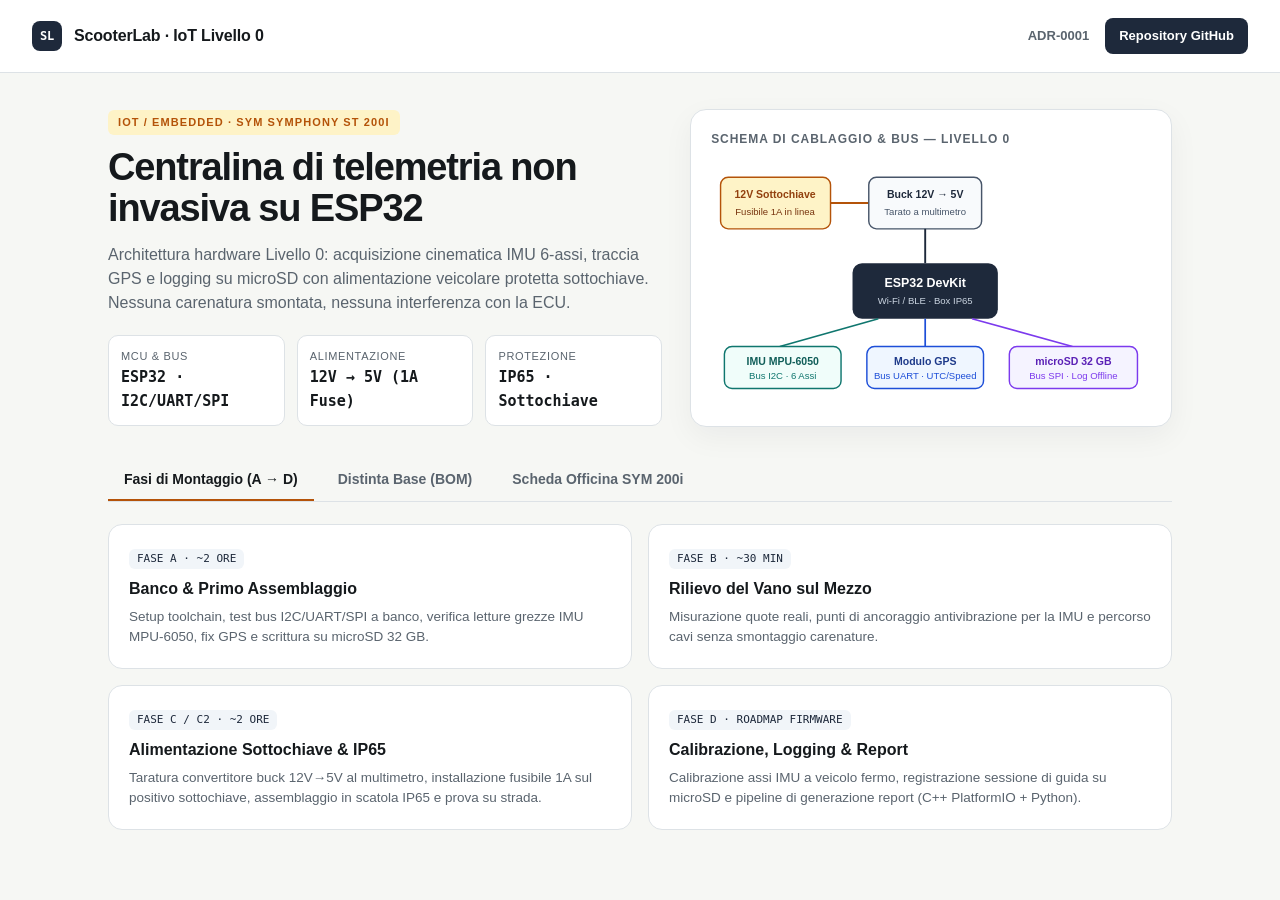
==== index.html @ af39a3db "chore: publish interactive GitHub Pages preview" ====
<!doctype html>
<html lang="it">
<head>
  <meta charset="utf-8">
  <meta name="viewport" content="width=device-width, initial-scale=1">
  <title>ScooterLab — Telemetria IoT ESP32 (SYM Symphony ST 200i)</title>
  <meta name="description" content="Progetto IoT & hardware design non invasivo Livello 0: ESP32 DevKit, IMU MPU-6050 (I2C), GPS (UART), microSD (SPI) e alimentazione 12V->5V sottochiave.">
  <meta property="og:title" content="ScooterLab — Telemetria IoT ESP32">
  <meta property="og:description" content="Architettura hardware, cablaggio IP65, BOM e scheda tecnica verificata per SYM Symphony ST 200i.">
  <meta property="og:image" content="https://raw.githubusercontent.com/Noobucodonosor/scooterlab/main/docs/preview/social-preview.png">
  <meta name="twitter:card" content="summary_large_image">
  <style>
    :root {
      --bg: #f6f7f4;
      --paper: #ffffff;
      --ink: #15191c;
      --muted: #5a646e;
      --line: #dde2e6;
      --accent: #b45309;
      --accent-soft: #fef3c7;
      --slate: #1e293b;
    }
    * { box-sizing: border-box; margin: 0; padding: 0; }
    body {
      font-family: -apple-system, BlinkMacSystemFont, "SF Pro Text", "Segoe UI", Roboto, sans-serif;
      background: var(--bg);
      color: var(--ink);
      line-height: 1.5;
    }
    header {
      background: var(--paper);
      border-bottom: 1px solid var(--line);
      padding: 18px 32px;
      display: flex;
      justify-content: space-between;
      align-items: center;
      position: sticky; top: 0; z-index: 10;
    }
    .brand { display: flex; align-items: center; gap: 12px; font-weight: 800; font-size: 16px; letter-spacing: -0.01em; }
    .brand-mark {
      width: 30px; height: 30px; border-radius: 8px;
      background: var(--slate); color: #fff;
      display: grid; place-items: center; font-family: ui-monospace, monospace; font-size: 12px;
    }
    .hdr-links { display: flex; gap: 16px; align-items: center; font-size: 13px; }
    .hdr-links a { color: var(--muted); text-decoration: none; font-weight: 600; }
    .hdr-links a.btn { background: var(--slate); color: #fff; padding: 8px 14px; border-radius: 8px; }
    main { max-width: 1120px; margin: 0 auto; padding: 36px 28px 64px; }
    .hero {
      display: grid; grid-template-columns: 1.15fr 1fr; gap: 28px; align-items: center;
      margin-bottom: 32px;
    }
    .eyebrow {
      display: inline-block; font-size: 11px; font-weight: 700; letter-spacing: 0.1em;
      text-transform: uppercase; color: var(--accent); background: var(--accent-soft);
      padding: 4px 10px; border-radius: 6px; margin-bottom: 12px;
    }
    h1 { font-size: 38px; line-height: 1.08; letter-spacing: -0.03em; margin-bottom: 14px; }
    .lead { font-size: 16px; color: var(--muted); margin-bottom: 20px; }
    .specs-bar { display: grid; grid-template-columns: repeat(3, 1fr); gap: 12px; }
    .spec-pill {
      background: var(--paper); border: 1px solid var(--line); border-radius: 10px; padding: 12px;
    }
    .spec-pill small { display: block; font-size: 11px; color: var(--muted); text-transform: uppercase; letter-spacing: 0.06em; }
    .spec-pill strong { font-size: 15px; font-family: ui-monospace, monospace; }
    .diagram-card {
      background: var(--paper); border: 1px solid var(--line); border-radius: 16px; padding: 20px;
      box-shadow: 0 10px 30px rgba(15, 23, 42, 0.05);
    }
    .diagram-card h3 { font-size: 12px; text-transform: uppercase; letter-spacing: 0.08em; color: var(--muted); margin-bottom: 12px; }
    .tabs {
      display: flex; gap: 8px; border-bottom: 1px solid var(--line); margin-bottom: 22px; overflow-x: auto;
    }
    .tabs button {
      background: transparent; border: 0; border-bottom: 2px solid transparent;
      padding: 12px 16px; font-size: 14px; font-weight: 600; color: var(--muted); cursor: pointer;
      white-space: nowrap;
    }
    .tabs button.active { color: var(--ink); border-bottom-color: var(--accent); }
    .grid-cards { display: grid; grid-template-columns: repeat(2, 1fr); gap: 16px; }
    .card {
      background: var(--paper); border: 1px solid var(--line); border-radius: 14px; padding: 20px;
    }
    .card h4 { font-size: 16px; margin-bottom: 6px; }
    .card p { font-size: 13.5px; color: var(--muted); }
    .tag {
      display: inline-block; font-family: ui-monospace, monospace; font-size: 11px;
      background: #f1f5f9; color: var(--slate); padding: 2px 8px; border-radius: 6px; margin-bottom: 8px;
    }
    table { width: 100%; border-collapse: collapse; background: var(--paper); border: 1px solid var(--line); border-radius: 12px; overflow: hidden; font-size: 13.5px; }
    th, td { text-align: left; padding: 12px 14px; border-bottom: 1px solid var(--line); }
    th { background: #f8fafc; font-size: 11px; text-transform: uppercase; letter-spacing: 0.07em; color: var(--muted); }
    .mono { font-family: ui-monospace, monospace; font-size: 12.5px; }
    @media (max-width: 860px) {
      header { padding: 14px 16px; }
      main { padding: 22px 16px 48px; }
      .hero, .grid-cards, .specs-bar { grid-template-columns: 1fr; }
      h1 { font-size: 28px; }
    }
  </style>
</head>
<body>
  <header>
    <div class="brand"><span class="brand-mark">SL</span>ScooterLab · IoT Livello 0</div>
    <div class="hdr-links">
      <a href="https://github.com/Noobucodonosor/scooterlab/blob/main/docs/adr/0001-architettura-telemetria-iot-esp32.md" target="_blank" rel="noopener">ADR-0001</a>
      <a class="btn" href="https://github.com/Noobucodonosor/scooterlab" target="_blank" rel="noopener">Repository GitHub</a>
    </div>
  </header>

  <main>
    <section class="hero">
      <div>
        <span class="eyebrow">IoT / Embedded · SYM Symphony ST 200i</span>
        <h1>Centralina di telemetria non invasiva su ESP32</h1>
        <p class="lead">
          Architettura hardware Livello 0: acquisizione cinematica IMU 6-assi, traccia GPS e logging su microSD
          con alimentazione veicolare protetta sottochiave. Nessuna carenatura smontata, nessuna interferenza con la ECU.
        </p>
        <div class="specs-bar">
          <div class="spec-pill"><small>MCU &amp; Bus</small><strong>ESP32 · I2C/UART/SPI</strong></div>
          <div class="spec-pill"><small>Alimentazione</small><strong>12V → 5V (1A Fuse)</strong></div>
          <div class="spec-pill"><small>Protezione</small><strong>IP65 · Sottochiave</strong></div>
        </div>
      </div>

      <div class="diagram-card">
        <h3>Schema di Cablaggio &amp; Bus — Livello 0</h3>
        <svg viewBox="0 0 460 250" width="100%" aria-label="Schema hardware ScooterLab">
          <rect x="10" y="18" width="115" height="54" rx="8" fill="#fef3c7" stroke="#b45309" stroke-width="1.5"/>
          <text x="67" y="40" text-anchor="middle" font-size="11" font-weight="700" fill="#92400e">12V Sottochiave</text>
          <text x="67" y="57" text-anchor="middle" font-size="10" fill="#78350f">Fusibile 1A in linea</text>

          <line x1="125" y1="45" x2="165" y2="45" stroke="#b45309" stroke-width="2"/>
          <rect x="165" y="18" width="118" height="54" rx="8" fill="#f8fafc" stroke="#475569" stroke-width="1.5"/>
          <text x="224" y="40" text-anchor="middle" font-size="11" font-weight="700" fill="#1e293b">Buck 12V → 5V</text>
          <text x="224" y="57" text-anchor="middle" font-size="10" fill="#475569">Tarato a multimetro</text>

          <line x1="224" y1="72" x2="224" y2="108" stroke="#1e293b" stroke-width="2"/>
          <rect x="148" y="108" width="152" height="58" rx="10" fill="#1e293b"/>
          <text x="224" y="133" text-anchor="middle" font-size="13" font-weight="800" fill="#ffffff">ESP32 DevKit</text>
          <text x="224" y="151" text-anchor="middle" font-size="10" fill="#cbd5e1">Wi-Fi / BLE · Box IP65</text>

          <line x1="175" y1="166" x2="72" y2="195" stroke="#0f766e" stroke-width="1.8"/>
          <line x1="224" y1="166" x2="224" y2="195" stroke="#1d4ed8" stroke-width="1.8"/>
          <line x1="273" y1="166" x2="378" y2="195" stroke="#7c3aed" stroke-width="1.8"/>

          <rect x="14" y="195" width="122" height="44" rx="8" fill="#f0fdfa" stroke="#0f766e" stroke-width="1.5"/>
          <text x="75" y="214" text-anchor="middle" font-size="11" font-weight="700" fill="#115e59">IMU MPU-6050</text>
          <text x="75" y="229" text-anchor="middle" font-size="10" fill="#0f766e">Bus I2C · 6 Assi</text>

          <rect x="163" y="195" width="122" height="44" rx="8" fill="#eff6ff" stroke="#1d4ed8" stroke-width="1.5"/>
          <text x="224" y="214" text-anchor="middle" font-size="11" font-weight="700" fill="#1e3a8a">Modulo GPS</text>
          <text x="224" y="229" text-anchor="middle" font-size="10" fill="#1d4ed8">Bus UART · UTC/Speed</text>

          <rect x="312" y="195" width="134" height="44" rx="8" fill="#f5f3ff" stroke="#7c3aed" stroke-width="1.5"/>
          <text x="379" y="214" text-anchor="middle" font-size="11" font-weight="700" fill="#5b21b6">microSD 32 GB</text>
          <text x="379" y="229" text-anchor="middle" font-size="10" fill="#7c3aed">Bus SPI · Log Offline</text>
        </svg>
      </div>
    </section>

    <div class="tabs" id="tabs">
      <button class="active" data-tab="phases" type="button">Fasi di Montaggio (A → D)</button>
      <button data-tab="bom" type="button">Distinta Base (BOM)</button>
      <button data-tab="specs" type="button">Scheda Officina SYM 200i</button>
    </div>

    <div id="tab-root"></div>
  </main>

  <script>
    const views = {
      phases: `
        <div class="grid-cards">
          <div class="card"><span class="tag">FASE A · ~2 ORE</span><h4>Banco &amp; Primo Assemblaggio</h4><p>Setup toolchain, test bus I2C/UART/SPI a banco, verifica letture grezze IMU MPU-6050, fix GPS e scrittura su microSD 32 GB.</p></div>
          <div class="card"><span class="tag">FASE B · ~30 MIN</span><h4>Rilievo del Vano sul Mezzo</h4><p>Misurazione quote reali, punti di ancoraggio antivibrazione per la IMU e percorso cavi senza smontaggio carenature.</p></div>
          <div class="card"><span class="tag">FASE C / C2 · ~2 ORE</span><h4>Alimentazione Sottochiave &amp; IP65</h4><p>Taratura convertitore buck 12V→5V al multimetro, installazione fusibile 1A sul positivo sottochiave, assemblaggio in scatola IP65 e prova su strada.</p></div>
          <div class="card"><span class="tag">FASE D · ROADMAP FIRMWARE</span><h4>Calibrazione, Logging &amp; Report</h4><p>Calibrazione assi IMU a veicolo fermo, registrazione sessione di guida su microSD e pipeline di generazione report (C++ PlatformIO + Python).</p></div>
        </div>`,
      bom: `
        <table>
          <thead><tr><th>Componente</th><th>Interfaccia / Specifica</th><th>Ruolo nel Sistema</th></tr></thead>
          <tbody>
            <tr><td><strong>ESP32 DevKit</strong></td><td class="mono">Wi-Fi / BLE · 3.3V logic</td><td>Microcontrollore principale e acquisizione sensori</td></tr>
            <tr><td><strong>IMU MPU-6050</strong></td><td class="mono">I2C (SDA / SCL)</td><td>Accelerometro + giroscopio 6 assi (piega, frenata, fondo)</td></tr>
            <tr><td><strong>Modulo GPS</strong></td><td class="mono">UART (TX / RX)</td><td>Traccia GPS, velocità reale e clock UTC</td></tr>
            <tr><td><strong>Lettore microSD + 32 GB</strong></td><td class="mono">SPI</td><td>Logging telemetrico continuo resistente a cadute rete</td></tr>
            <tr><td><strong>Convertitore Buck DC-DC</strong></td><td class="mono">12V–14.4V → 5.0V</td><td>Regolazione pulita da impianto elettrico scooter</td></tr>
            <tr><td><strong>Fusibile 1 A + Box IP65</strong></td><td class="mono">Positivo sottochiave</td><td>Protezione cortocircuiti, zero drain a quadro spento, tenuta acqua</td></tr>
          </tbody>
        </table>`,
      specs: `
        <table>
          <thead><tr><th>Parametro Verificato (SYM Symphony ST 200i ABS 2019)</th><th>Valore</th><th>Fonte</th></tr></thead>
          <tbody>
            <tr><td>Motore / Cilindrata</td><td class="mono">169 cc, monocilindrico 4T aria</td><td class="mono">[TUO]</td></tr>
            <tr><td>Alesaggio × Corsa / Rapporto compressione</td><td class="mono">61,0 × 57,8 mm · 10,16 ± 0,2 : 1</td><td class="mono">[XB20] / [TUO]</td></tr>
            <tr><td>Potenza / Coppia massima</td><td class="mono">8,8 kW @ 8.000 rpm · 12,2 Nm @ 6.000 rpm</td><td class="mono">[TUO]</td></tr>
            <tr><td>Banda RPM target CVT / Minimo</td><td class="mono">7.600–8.100 rpm · 1.800 ± 100 rpm</td><td class="mono">[TUO]</td></tr>
            <tr><td>Gioco valvole IN / EX (motore freddo &lt; 35 °C)</td><td class="mono">0,12 ± 0,02 mm</td><td class="mono">[TUO]</td></tr>
          </tbody>
        </table>`
    };

    let current = "phases";
    function render() { document.getElementById("tab-root").innerHTML = views[current]; }
    document.getElementById("tabs").querySelectorAll("button").forEach(btn => {
      btn.onclick = () => {
        current = btn.dataset.tab;
        document.querySelectorAll("#tabs button").forEach(b => b.classList.toggle("active", b === btn));
        render();
      };
    });
    render();
  </script>
</body>
</html>
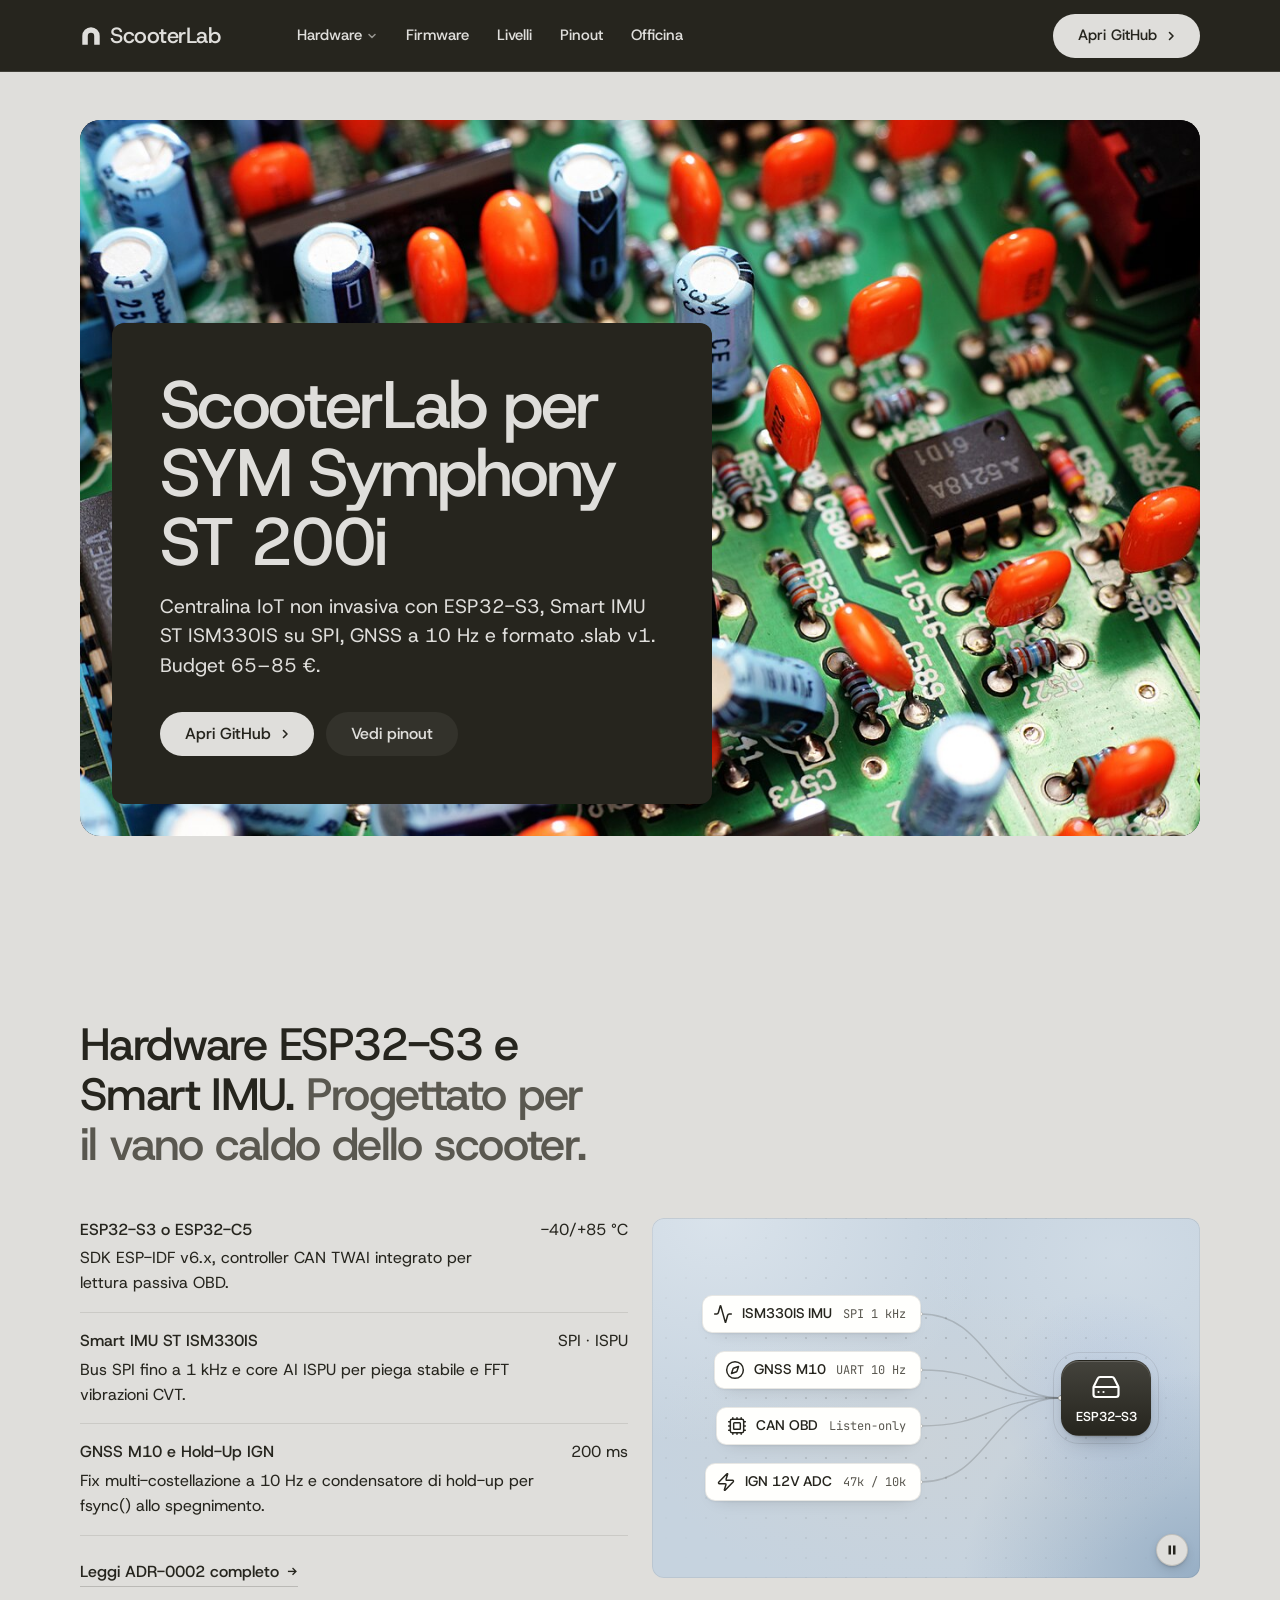
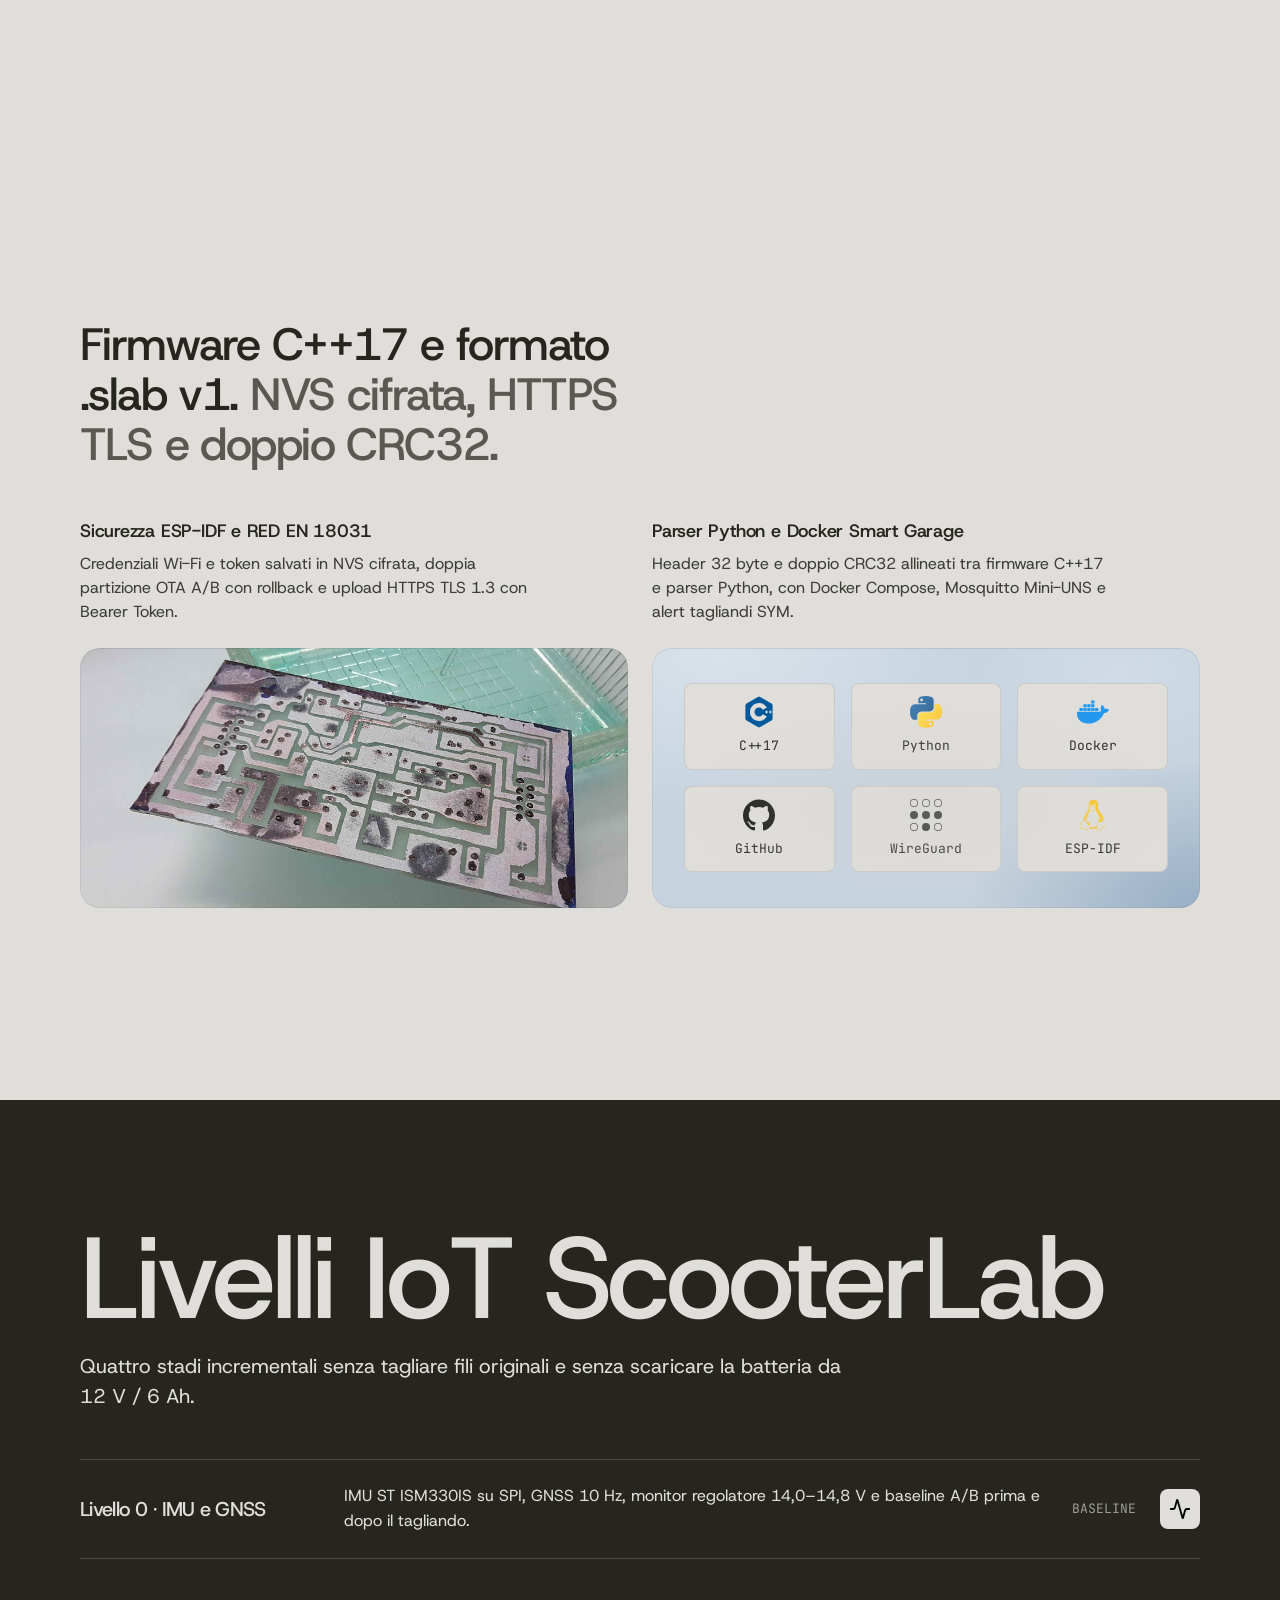
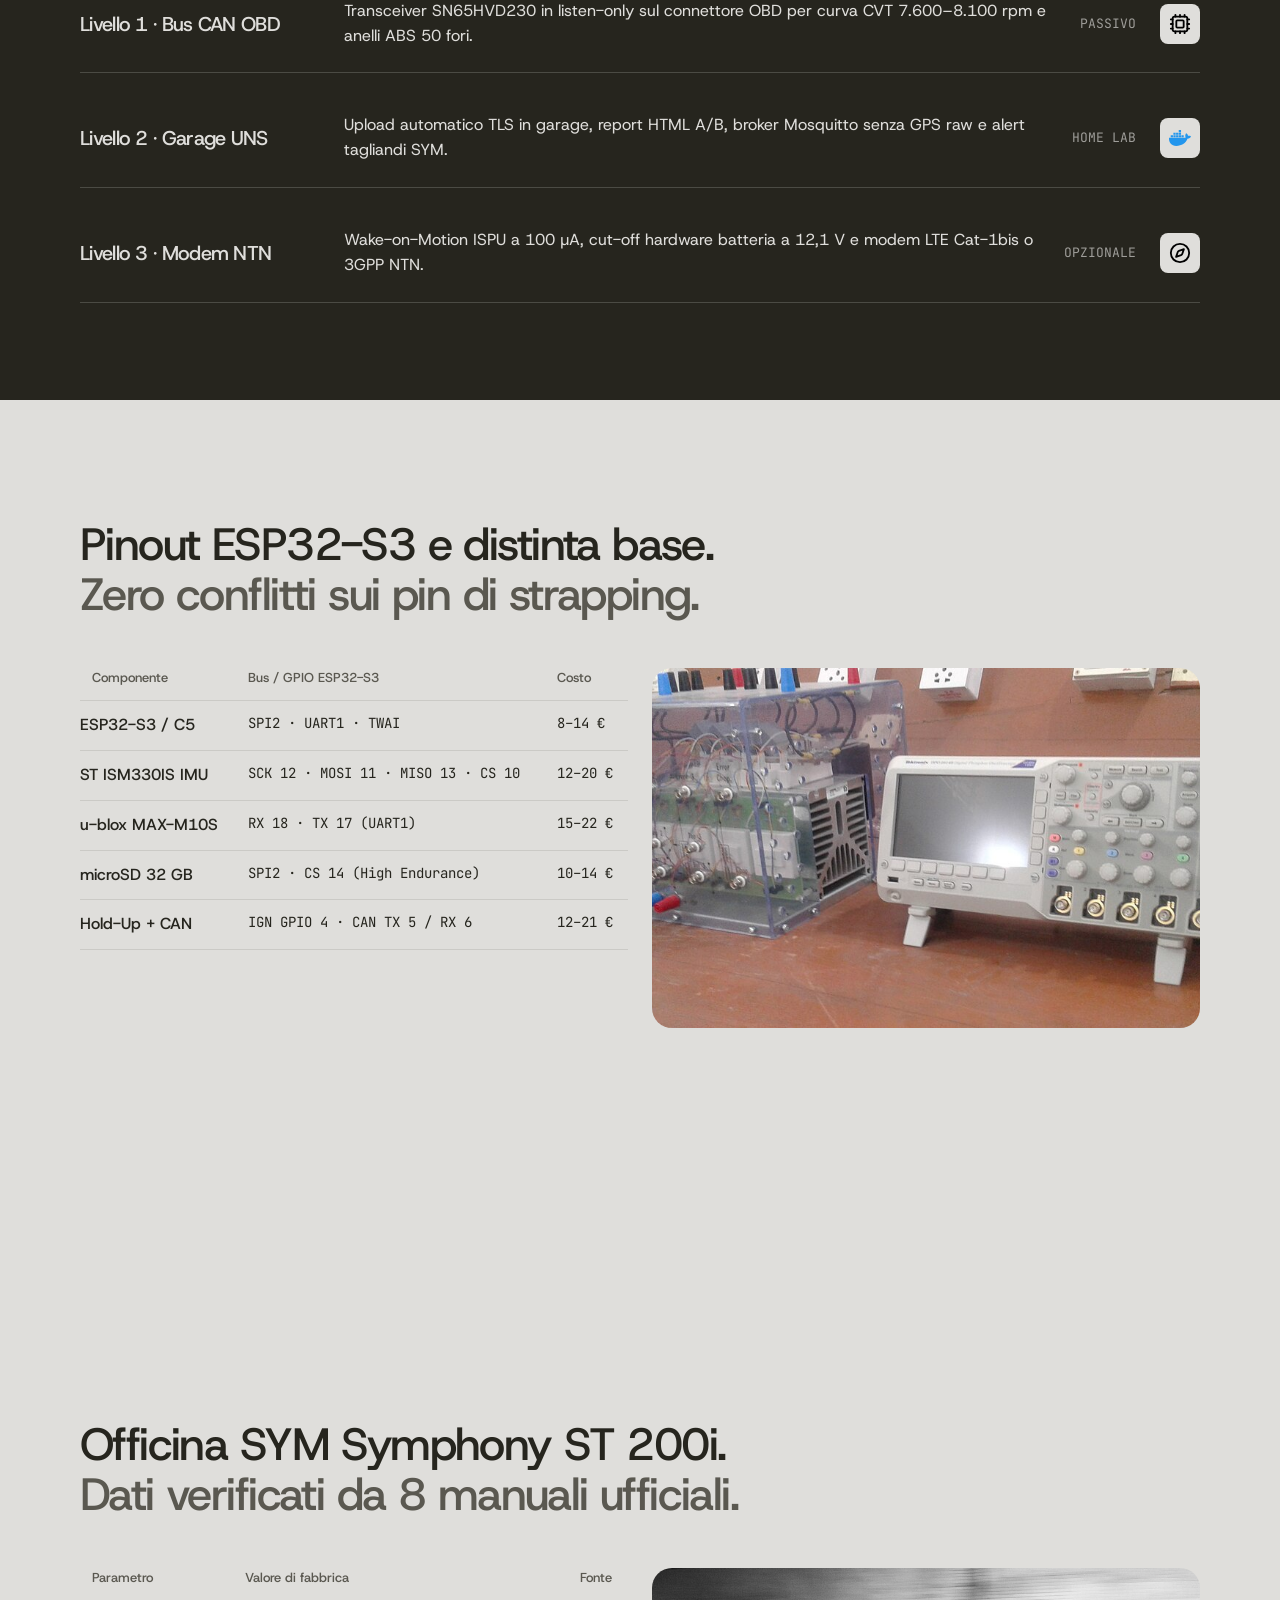
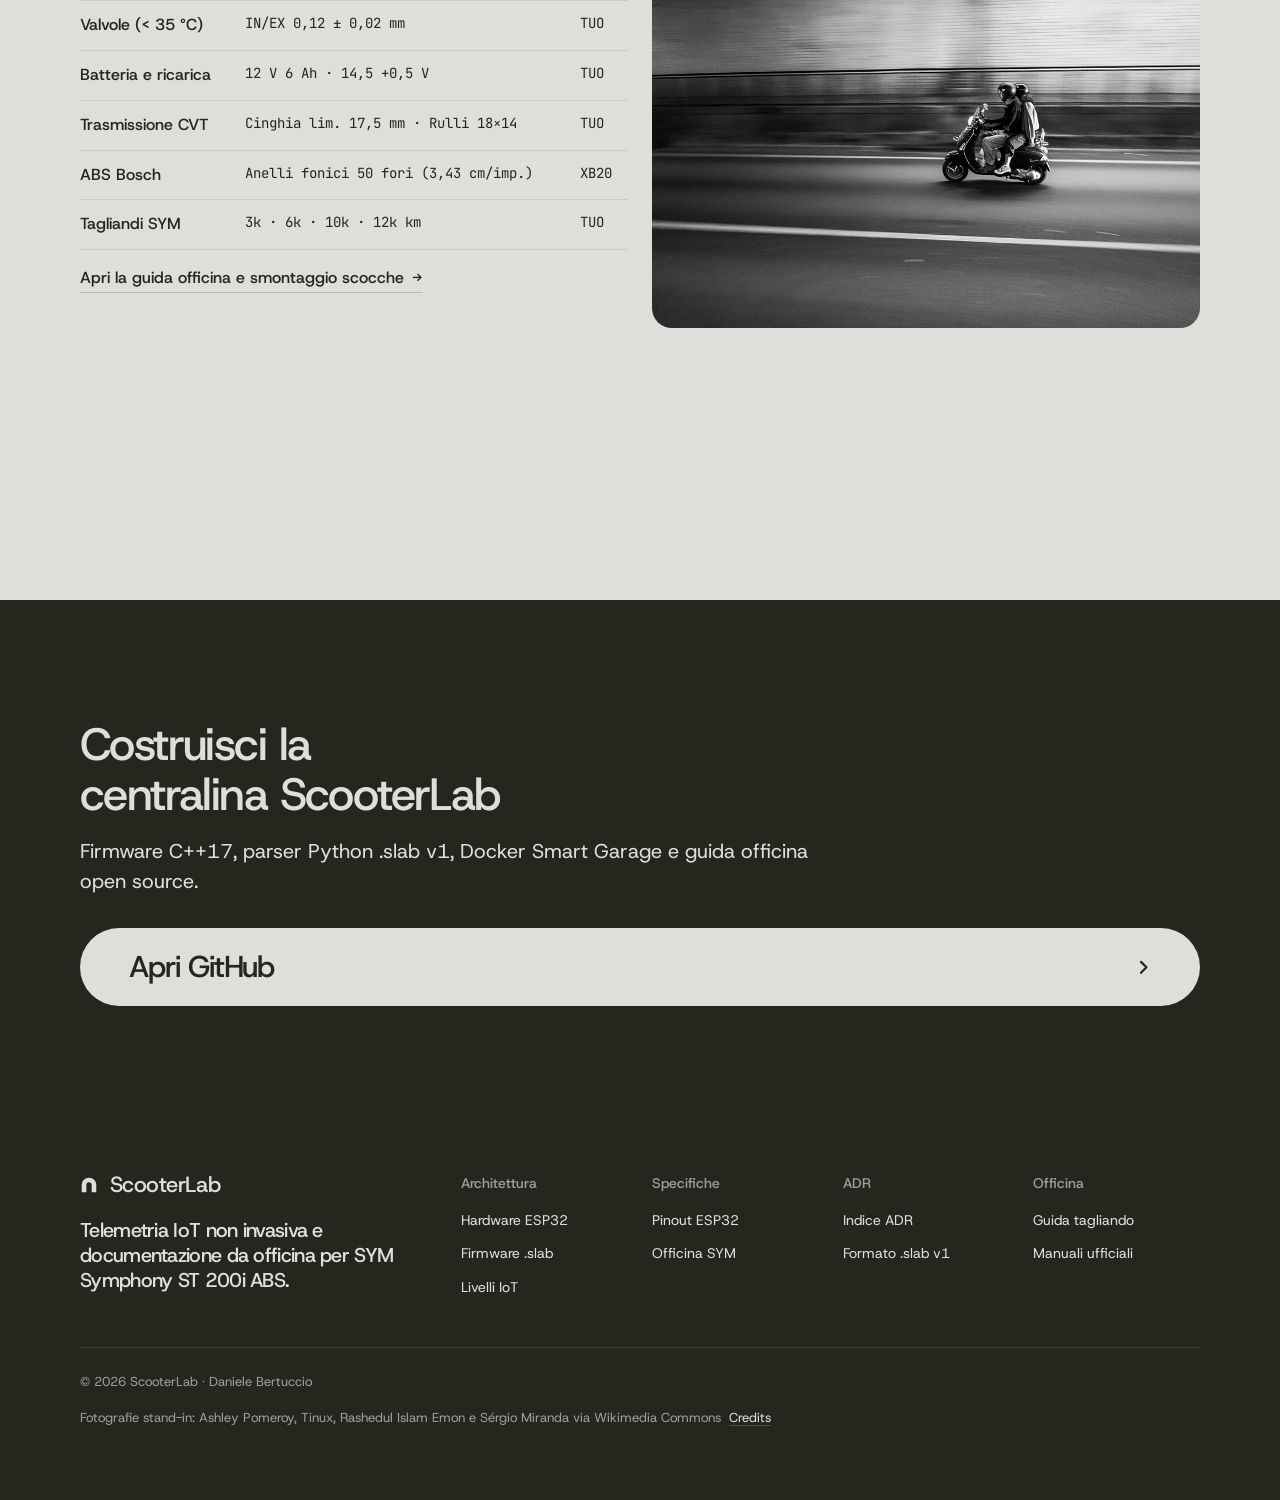
==== commit b3528fc7: "feat(pages): redesign ScooterLab GitHub Pages with tasteskill 2.5.1 and 2026 Rev. 2 architecture" ====
--- a/index.html
+++ b/index.html
@@ -1,218 +1,361 @@
 <!doctype html>
-<html lang="it">
+<html lang="it" data-type="product" data-radius="soft" data-ground="sky" data-buttons="pill" data-motion>
 <head>
-  <meta charset="utf-8">
-  <meta name="viewport" content="width=device-width, initial-scale=1">
-  <title>ScooterLab — Telemetria IoT ESP32 (SYM Symphony ST 200i)</title>
-  <meta name="description" content="Progetto IoT & hardware design non invasivo Livello 0: ESP32 DevKit, IMU MPU-6050 (I2C), GPS (UART), microSD (SPI) e alimentazione 12V->5V sottochiave.">
-  <meta property="og:title" content="ScooterLab — Telemetria IoT ESP32">
-  <meta property="og:description" content="Architettura hardware, cablaggio IP65, BOM e scheda tecnica verificata per SYM Symphony ST 200i.">
-  <meta property="og:image" content="https://raw.githubusercontent.com/Noobucodonosor/scooterlab/main/docs/preview/social-preview.png">
-  <meta name="twitter:card" content="summary_large_image">
-  <style>
-    :root {
-      --bg: #f6f7f4;
-      --paper: #ffffff;
-      --ink: #15191c;
-      --muted: #5a646e;
-      --line: #dde2e6;
-      --accent: #b45309;
-      --accent-soft: #fef3c7;
-      --slate: #1e293b;
-    }
-    * { box-sizing: border-box; margin: 0; padding: 0; }
-    body {
-      font-family: -apple-system, BlinkMacSystemFont, "SF Pro Text", "Segoe UI", Roboto, sans-serif;
-      background: var(--bg);
-      color: var(--ink);
-      line-height: 1.5;
-    }
-    header {
-      background: var(--paper);
-      border-bottom: 1px solid var(--line);
-      padding: 18px 32px;
-      display: flex;
-      justify-content: space-between;
-      align-items: center;
-      position: sticky; top: 0; z-index: 10;
-    }
-    .brand { display: flex; align-items: center; gap: 12px; font-weight: 800; font-size: 16px; letter-spacing: -0.01em; }
-    .brand-mark {
-      width: 30px; height: 30px; border-radius: 8px;
-      background: var(--slate); color: #fff;
-      display: grid; place-items: center; font-family: ui-monospace, monospace; font-size: 12px;
-    }
-    .hdr-links { display: flex; gap: 16px; align-items: center; font-size: 13px; }
-    .hdr-links a { color: var(--muted); text-decoration: none; font-weight: 600; }
-    .hdr-links a.btn { background: var(--slate); color: #fff; padding: 8px 14px; border-radius: 8px; }
-    main { max-width: 1120px; margin: 0 auto; padding: 36px 28px 64px; }
-    .hero {
-      display: grid; grid-template-columns: 1.15fr 1fr; gap: 28px; align-items: center;
-      margin-bottom: 32px;
-    }
-    .eyebrow {
-      display: inline-block; font-size: 11px; font-weight: 700; letter-spacing: 0.1em;
-      text-transform: uppercase; color: var(--accent); background: var(--accent-soft);
-      padding: 4px 10px; border-radius: 6px; margin-bottom: 12px;
-    }
-    h1 { font-size: 38px; line-height: 1.08; letter-spacing: -0.03em; margin-bottom: 14px; }
-    .lead { font-size: 16px; color: var(--muted); margin-bottom: 20px; }
-    .specs-bar { display: grid; grid-template-columns: repeat(3, 1fr); gap: 12px; }
-    .spec-pill {
-      background: var(--paper); border: 1px solid var(--line); border-radius: 10px; padding: 12px;
-    }
-    .spec-pill small { display: block; font-size: 11px; color: var(--muted); text-transform: uppercase; letter-spacing: 0.06em; }
-    .spec-pill strong { font-size: 15px; font-family: ui-monospace, monospace; }
-    .diagram-card {
-      background: var(--paper); border: 1px solid var(--line); border-radius: 16px; padding: 20px;
-      box-shadow: 0 10px 30px rgba(15, 23, 42, 0.05);
-    }
-    .diagram-card h3 { font-size: 12px; text-transform: uppercase; letter-spacing: 0.08em; color: var(--muted); margin-bottom: 12px; }
-    .tabs {
-      display: flex; gap: 8px; border-bottom: 1px solid var(--line); margin-bottom: 22px; overflow-x: auto;
-    }
-    .tabs button {
-      background: transparent; border: 0; border-bottom: 2px solid transparent;
-      padding: 12px 16px; font-size: 14px; font-weight: 600; color: var(--muted); cursor: pointer;
-      white-space: nowrap;
-    }
-    .tabs button.active { color: var(--ink); border-bottom-color: var(--accent); }
-    .grid-cards { display: grid; grid-template-columns: repeat(2, 1fr); gap: 16px; }
-    .card {
-      background: var(--paper); border: 1px solid var(--line); border-radius: 14px; padding: 20px;
-    }
-    .card h4 { font-size: 16px; margin-bottom: 6px; }
-    .card p { font-size: 13.5px; color: var(--muted); }
-    .tag {
-      display: inline-block; font-family: ui-monospace, monospace; font-size: 11px;
-      background: #f1f5f9; color: var(--slate); padding: 2px 8px; border-radius: 6px; margin-bottom: 8px;
-    }
-    table { width: 100%; border-collapse: collapse; background: var(--paper); border: 1px solid var(--line); border-radius: 12px; overflow: hidden; font-size: 13.5px; }
-    th, td { text-align: left; padding: 12px 14px; border-bottom: 1px solid var(--line); }
-    th { background: #f8fafc; font-size: 11px; text-transform: uppercase; letter-spacing: 0.07em; color: var(--muted); }
-    .mono { font-family: ui-monospace, monospace; font-size: 12.5px; }
-    @media (max-width: 860px) {
-      header { padding: 14px 16px; }
-      main { padding: 22px 16px 48px; }
-      .hero, .grid-cards, .specs-bar { grid-template-columns: 1fr; }
-      h1 { font-size: 28px; }
-    }
-  </style>
+<meta charset="utf-8">
+<meta name="viewport" content="width=device-width, initial-scale=1, viewport-fit=cover">
+<title>ScooterLab: telemetria IoT ESP32-S3 per SYM Symphony ST 200i</title>
+<meta name="description" content="Centralina di telemetria IoT non invasiva con ESP32-S3, Smart IMU ST ISM330IS su SPI, formato binario .slab v1 e sicurezza RED/CRA per SYM Symphony ST 200i ABS.">
+<meta property="og:type" content="website">
+<meta property="og:title" content="ScooterLab: telemetria IoT ESP32-S3 per SYM Symphony ST 200i">
+<meta property="og:description" content="Architettura hardware 2026, sicurezza NVS/TLS, pipeline C++/Python .slab v1 e dati verificati da officina.">
+<meta property="og:image" content="share.jpg">
+<meta name="twitter:card" content="summary_large_image">
+<link rel="icon" href="favicon.svg" type="image/svg+xml">
+<meta name="theme-color" content="#dfdedb">
+<link rel="canonical" href="https://noobucodonosor.github.io/scooterlab/">
+<meta name="site-kind" content="tech">
+<meta name="page-type" content="product">
+<link rel="preconnect" href="https://fonts.googleapis.com">
+<link rel="preconnect" href="https://fonts.gstatic.com" crossorigin>
+<link href="https://fonts.googleapis.com/css2?family=Host+Grotesk:wght@400..700&family=JetBrains+Mono:wght@400..500&display=swap" rel="stylesheet">
+<link rel="stylesheet" href="assets/system.css">
+<link rel="stylesheet" href="assets/ui/cards.css">
+<link rel="stylesheet" href="assets/motion/motion.css">
+<link rel="stylesheet" href="assets/backgrounds/backgrounds.css">
+<link rel="stylesheet" href="assets/layout/layout.css">
+<link rel="stylesheet" href="assets/icons/icon.css">
+<link rel="stylesheet" href="assets/diagrams/diagram.css">
+<link rel="stylesheet" href="assets/moments/liquid-type/moment.css">
+<style>
+:root {
+  --p-bg: #dfdedb; --p-surface: #d3d2ce; --p-ink: #26251e; --p-muted: #5a5850;
+  --p-accent: #2456d6; --p-accent-ink: #ffffff; --p-action: #2456d6; --p-action-ink: #ffffff;
+  --p-inv-bg: #26251e; --p-inv-surface: #313029; --p-inv-ink: #dfdedb; --p-inv-muted: #9e9d99;
+  --p-inv-accent: #dfdedb; --p-inv-accent-ink: #26251e; --p-inv-action: #dfdedb; --p-inv-action-ink: #26251e;
+  --font-display: "Host Grotesk", system-ui, sans-serif;
+  --font-text: "Host Grotesk", system-ui, sans-serif;
+  --font-mono: "JetBrains Mono", ui-monospace, "SFMono-Regular", Menlo, Consolas, monospace;
+  --display-weight: 500;
+  --display-tracking: -0.035em;
+  --display-tracking-xl: -0.04em;
+}
+</style>
+<script>document.documentElement.classList.add('m-enter');setTimeout(()=>document.documentElement.classList.add('m-enter-done'),700)</script>
+<script src="assets/backgrounds/backgrounds.js"></script>
+<script>document.documentElement.classList.add('mo-js');setTimeout(()=>document.documentElement.classList.add('mo-safe'),2500)</script>
+<link rel="modulepreload" href="assets/moments/moments.js">
+<link rel="modulepreload" href="assets/moments/lib.js">
+<link rel="modulepreload" href="assets/moments/liquid-type/moment.js">
+<style>
+  #hardware .panel { --p-h: 360px; }
+  #sicurezza .panel { --p-h: 260px; }
+  .roadmap-list { list-style: none; margin: 0; padding: 0; display: grid; gap: var(--s-4); }
+  .roadmap-item { display: grid; grid-template-columns: 240px 1fr auto 40px; gap: var(--s-5); align-items: center; padding: var(--s-5) 0; border-bottom: 1px solid rgba(223,222,219,0.2); }
+  .roadmap-item:first-child { border-top: 1px solid rgba(223,222,219,0.2); }
+  .roadmap-item h3 { margin: 0; font-size: var(--t-card); color: var(--p-inv-ink); }
+  .roadmap-item p { margin: 0; font-size: var(--t-body); color: var(--p-inv-ink); }
+  .lvl-tag { display: inline-block; font-family: var(--font-mono); font-size: var(--t-label); color: var(--p-inv-muted); white-space: nowrap; }
+  .lvl-icon { width: 40px; height: 40px; border-radius: var(--r-sm); background: #dfdedb; display: grid; place-items: center; }
+  .lvl-icon img { width: 22px; height: 22px; }
+  @media (max-width: 1023px) {
+    .roadmap-item { grid-template-columns: 1fr 40px; gap: var(--s-3); padding: var(--s-4) 0; }
+    .roadmap-item p, .roadmap-item .lvl-tag { grid-column: 1; }
+  }
+  .stack-icons { display: grid; grid-template-columns: repeat(3, 1fr); gap: var(--s-4); padding: var(--s-6); height: 100%; align-content: center; }
+  .stack-ic { display: flex; flex-direction: column; align-items: center; gap: var(--s-2); padding: var(--s-3); border-radius: var(--r-sm); background: var(--bg); border: 1px solid var(--line); }
+  .stack-ic img { width: 32px; height: 32px; }
+  .stack-ic span { font-family: var(--font-mono); font-size: var(--t-label); color: var(--ink); }
+  /* Responsive tables (modern-web-guidance: responsive-table) */
+  .table-wrapper { container-type: inline-size; max-inline-size: 100%; }
+  .spec-table { width: 100%; border-collapse: separate; border-spacing: 0; font-size: var(--t-body); text-align: left; }
+  .spec-table caption { position: absolute; width: 1px; height: 1px; overflow: hidden; clip-path: inset(50%); }
+  .spec-table th, .spec-table td { padding: var(--s-3) var(--s-3); border-bottom: 1px solid var(--line); vertical-align: top; }
+  .spec-table thead th { font-size: var(--t-label); font-weight: 500; color: var(--muted); padding-top: 0; }
+  .spec-table tbody th { font-weight: 500; color: var(--ink); padding-left: 0; }
+  .spec-table .mono { font-family: var(--font-mono); font-size: var(--t-small); }
+  .officina-photo { position: relative; overflow: hidden; border-radius: var(--r-lg); height: 360px; }
+  .officina-photo img { position: absolute; inset: 0; width: 100%; height: 100%; object-fit: cover; }
+  @container (width < 520px) {
+    .spec-table, .spec-table thead, .spec-table tbody, .spec-table tr, .spec-table th, .spec-table td { display: block; }
+    .spec-table thead { display: none; }
+    .spec-table tr { padding: var(--s-2) 0; border-bottom: 1px solid var(--line); }
+    .spec-table tbody th { padding: 0 0 var(--s-1); border: 0; font-weight: 600; }
+    .spec-table td { padding: 2px 0; border: 0; }
+    .spec-table td::before { content: attr(data-label) ": "; font-weight: 500; color: var(--muted); }
+  }
+  @media (max-width: 639px) {
+    #hardware .panel { --p-h: 220px; }
+    #sicurezza .panel { --p-h: 190px; }
+    #sicurezza { --hm: 2; }
+    #roadmap { --hm: 2; }
+    .officina-photo { height: 170px; }
+    .spec-table tr { padding: 4px 0; }
+    .spec-table { font-size: 14px; }
+  }
+</style>
 </head>
 <body>
-  <header>
-    <div class="brand"><span class="brand-mark">SL</span>ScooterLab · IoT Livello 0</div>
-    <div class="hdr-links">
-      <a href="https://github.com/Noobucodonosor/scooterlab/blob/main/docs/adr/0001-architettura-telemetria-iot-esp32.md" target="_blank" rel="noopener">ADR-0001</a>
-      <a class="btn" href="https://github.com/Noobucodonosor/scooterlab" target="_blank" rel="noopener">Repository GitHub</a>
-    </div>
-  </header>
-
-  <main>
-    <section class="hero">
-      <div>
-        <span class="eyebrow">IoT / Embedded · SYM Symphony ST 200i</span>
-        <h1>Centralina di telemetria non invasiva su ESP32</h1>
-        <p class="lead">
-          Architettura hardware Livello 0: acquisizione cinematica IMU 6-assi, traccia GPS e logging su microSD
-          con alimentazione veicolare protetta sottochiave. Nessuna carenatura smontata, nessuna interferenza con la ECU.
-        </p>
-        <div class="specs-bar">
-          <div class="spec-pill"><small>MCU &amp; Bus</small><strong>ESP32 · I2C/UART/SPI</strong></div>
-          <div class="spec-pill"><small>Alimentazione</small><strong>12V → 5V (1A Fuse)</strong></div>
-          <div class="spec-pill"><small>Protezione</small><strong>IP65 · Sottochiave</strong></div>
-        </div>
-      </div>
-
-      <div class="diagram-card">
-        <h3>Schema di Cablaggio &amp; Bus — Livello 0</h3>
-        <svg viewBox="0 0 460 250" width="100%" aria-label="Schema hardware ScooterLab">
-          <rect x="10" y="18" width="115" height="54" rx="8" fill="#fef3c7" stroke="#b45309" stroke-width="1.5"/>
-          <text x="67" y="40" text-anchor="middle" font-size="11" font-weight="700" fill="#92400e">12V Sottochiave</text>
-          <text x="67" y="57" text-anchor="middle" font-size="10" fill="#78350f">Fusibile 1A in linea</text>
-
-          <line x1="125" y1="45" x2="165" y2="45" stroke="#b45309" stroke-width="2"/>
-          <rect x="165" y="18" width="118" height="54" rx="8" fill="#f8fafc" stroke="#475569" stroke-width="1.5"/>
-          <text x="224" y="40" text-anchor="middle" font-size="11" font-weight="700" fill="#1e293b">Buck 12V → 5V</text>
-          <text x="224" y="57" text-anchor="middle" font-size="10" fill="#475569">Tarato a multimetro</text>
-
-          <line x1="224" y1="72" x2="224" y2="108" stroke="#1e293b" stroke-width="2"/>
-          <rect x="148" y="108" width="152" height="58" rx="10" fill="#1e293b"/>
-          <text x="224" y="133" text-anchor="middle" font-size="13" font-weight="800" fill="#ffffff">ESP32 DevKit</text>
-          <text x="224" y="151" text-anchor="middle" font-size="10" fill="#cbd5e1">Wi-Fi / BLE · Box IP65</text>
-
-          <line x1="175" y1="166" x2="72" y2="195" stroke="#0f766e" stroke-width="1.8"/>
-          <line x1="224" y1="166" x2="224" y2="195" stroke="#1d4ed8" stroke-width="1.8"/>
-          <line x1="273" y1="166" x2="378" y2="195" stroke="#7c3aed" stroke-width="1.8"/>
-
-          <rect x="14" y="195" width="122" height="44" rx="8" fill="#f0fdfa" stroke="#0f766e" stroke-width="1.5"/>
-          <text x="75" y="214" text-anchor="middle" font-size="11" font-weight="700" fill="#115e59">IMU MPU-6050</text>
-          <text x="75" y="229" text-anchor="middle" font-size="10" fill="#0f766e">Bus I2C · 6 Assi</text>
-
-          <rect x="163" y="195" width="122" height="44" rx="8" fill="#eff6ff" stroke="#1d4ed8" stroke-width="1.5"/>
-          <text x="224" y="214" text-anchor="middle" font-size="11" font-weight="700" fill="#1e3a8a">Modulo GPS</text>
-          <text x="224" y="229" text-anchor="middle" font-size="10" fill="#1d4ed8">Bus UART · UTC/Speed</text>
-
-          <rect x="312" y="195" width="134" height="44" rx="8" fill="#f5f3ff" stroke="#7c3aed" stroke-width="1.5"/>
-          <text x="379" y="214" text-anchor="middle" font-size="11" font-weight="700" fill="#5b21b6">microSD 32 GB</text>
-          <text x="379" y="229" text-anchor="middle" font-size="10" fill="#7c3aed">Bus SPI · Log Offline</text>
-        </svg>
-      </div>
-    </section>
-
-    <div class="tabs" id="tabs">
-      <button class="active" data-tab="phases" type="button">Fasi di Montaggio (A → D)</button>
-      <button data-tab="bom" type="button">Distinta Base (BOM)</button>
-      <button data-tab="specs" type="button">Scheda Officina SYM 200i</button>
-    </div>
-
-    <div id="tab-root"></div>
-  </main>
-
-  <script>
-    const views = {
-      phases: `
-        <div class="grid-cards">
-          <div class="card"><span class="tag">FASE A · ~2 ORE</span><h4>Banco &amp; Primo Assemblaggio</h4><p>Setup toolchain, test bus I2C/UART/SPI a banco, verifica letture grezze IMU MPU-6050, fix GPS e scrittura su microSD 32 GB.</p></div>
-          <div class="card"><span class="tag">FASE B · ~30 MIN</span><h4>Rilievo del Vano sul Mezzo</h4><p>Misurazione quote reali, punti di ancoraggio antivibrazione per la IMU e percorso cavi senza smontaggio carenature.</p></div>
-          <div class="card"><span class="tag">FASE C / C2 · ~2 ORE</span><h4>Alimentazione Sottochiave &amp; IP65</h4><p>Taratura convertitore buck 12V→5V al multimetro, installazione fusibile 1A sul positivo sottochiave, assemblaggio in scatola IP65 e prova su strada.</p></div>
-          <div class="card"><span class="tag">FASE D · ROADMAP FIRMWARE</span><h4>Calibrazione, Logging &amp; Report</h4><p>Calibrazione assi IMU a veicolo fermo, registrazione sessione di guida su microSD e pipeline di generazione report (C++ PlatformIO + Python).</p></div>
-        </div>`,
-      bom: `
-        <table>
-          <thead><tr><th>Componente</th><th>Interfaccia / Specifica</th><th>Ruolo nel Sistema</th></tr></thead>
-          <tbody>
-            <tr><td><strong>ESP32 DevKit</strong></td><td class="mono">Wi-Fi / BLE · 3.3V logic</td><td>Microcontrollore principale e acquisizione sensori</td></tr>
-            <tr><td><strong>IMU MPU-6050</strong></td><td class="mono">I2C (SDA / SCL)</td><td>Accelerometro + giroscopio 6 assi (piega, frenata, fondo)</td></tr>
-            <tr><td><strong>Modulo GPS</strong></td><td class="mono">UART (TX / RX)</td><td>Traccia GPS, velocità reale e clock UTC</td></tr>
-            <tr><td><strong>Lettore microSD + 32 GB</strong></td><td class="mono">SPI</td><td>Logging telemetrico continuo resistente a cadute rete</td></tr>
-            <tr><td><strong>Convertitore Buck DC-DC</strong></td><td class="mono">12V–14.4V → 5.0V</td><td>Regolazione pulita da impianto elettrico scooter</td></tr>
-            <tr><td><strong>Fusibile 1 A + Box IP65</strong></td><td class="mono">Positivo sottochiave</td><td>Protezione cortocircuiti, zero drain a quadro spento, tenuta acqua</td></tr>
-          </tbody>
-        </table>`,
-      specs: `
-        <table>
-          <thead><tr><th>Parametro Verificato (SYM Symphony ST 200i ABS 2019)</th><th>Valore</th><th>Fonte</th></tr></thead>
-          <tbody>
-            <tr><td>Motore / Cilindrata</td><td class="mono">169 cc, monocilindrico 4T aria</td><td class="mono">[TUO]</td></tr>
-            <tr><td>Alesaggio × Corsa / Rapporto compressione</td><td class="mono">61,0 × 57,8 mm · 10,16 ± 0,2 : 1</td><td class="mono">[XB20] / [TUO]</td></tr>
-            <tr><td>Potenza / Coppia massima</td><td class="mono">8,8 kW @ 8.000 rpm · 12,2 Nm @ 6.000 rpm</td><td class="mono">[TUO]</td></tr>
-            <tr><td>Banda RPM target CVT / Minimo</td><td class="mono">7.600–8.100 rpm · 1.800 ± 100 rpm</td><td class="mono">[TUO]</td></tr>
-            <tr><td>Gioco valvole IN / EX (motore freddo &lt; 35 °C)</td><td class="mono">0,12 ± 0,02 mm</td><td class="mono">[TUO]</td></tr>
-          </tbody>
-        </table>`
-    };
-
-    let current = "phases";
-    function render() { document.getElementById("tab-root").innerHTML = views[current]; }
-    document.getElementById("tabs").querySelectorAll("button").forEach(btn => {
-      btn.onclick = () => {
-        current = btn.dataset.tab;
-        document.querySelectorAll("#tabs button").forEach(b => b.classList.toggle("active", b === btn));
-        render();
-      };
-    });
-    render();
-  </script>
+<!-- type: product | site-kind: tech | lang: it
+     deal: hero film (without play button — no film asset), palette stone-blueprint (warm stone ground & blueprint blue accent fit hardware engineering schematics), type host, nav nav-cards (nav--tone to keep one primary button style with hero), close close-type, footer footer-dark, rhythm dark-band (ground-inverse for 11.5:1 contrast), buttons pill, mark arc, ground sky
+     moments: liquid-type (#roadmap) -->
+
+<header class="nav nav--tone">
+  <div class="wrap nav__bar">
+    <a class="skip-link" href="#top">Vai al contenuto</a>
+    <a class="nav__logo" href="#top"><span class="mark" data-mark="arc" aria-hidden="true"></span>ScooterLab</a>
+    <nav class="nav__links" aria-label="Navigazione principale">
+      <div class="nav__item">
+        <a class="nav__link" href="#hardware">Hardware <svg class="chev" viewBox="0 0 12 12" aria-hidden="true"><path d="M3 4.5l3 3 3-3" fill="none" stroke="currentColor" stroke-width="1.5" stroke-linecap="round" stroke-linejoin="round"/></svg></a>
+        <div class="nav__menu">
+          <div class="wrap grid">
+            <a class="menu-card span-4" href="#hardware">
+              <div class="panel"><img class="frame__img" src="assets/img/photo-f131630287-500.jpg" width="500" height="333" loading="lazy" alt="Scheda elettronica embedded sul banco di prova" data-source="stand-in" data-subject="stand-in"></div>
+              <span class="t-card">Architettura ESP32-S3</span>
+              <span class="t-small muted">Smart IMU SPI, GNSS 10 Hz e CAN</span>
+            </a>
+            <a class="menu-card span-4" href="#sicurezza">
+              <div class="panel"><img class="frame__img" src="assets/img/photo-f113714930-500.jpg" width="500" height="376" loading="lazy" alt="Circuito stampato con piste in rame incise" data-source="stand-in" data-subject="stand-in"></div>
+              <span class="t-card">Firmware e .slab v1</span>
+              <span class="t-small muted">NVS cifrata, HTTPS TLS e CRC32</span>
+            </a>
+            <a class="menu-card span-4" href="#officina">
+              <div class="panel"><img class="frame__img" src="assets/img/photo-f107726384-500.jpg" width="500" height="333" loading="lazy" alt="Scooter urbano parcheggiato su strada cittadina" data-source="stand-in" data-subject="stand-in"></div>
+              <span class="t-card">Officina SYM 200i</span>
+              <span class="t-small muted">Valvole, ricarica e tagliandi</span>
+            </a>
+          </div>
+        </div>
+      </div>
+      <div class="nav__item"><a class="nav__link" href="#sicurezza">Firmware</a></div>
+      <div class="nav__item"><a class="nav__link" href="#roadmap">Livelli</a></div>
+      <div class="nav__item"><a class="nav__link" href="#bom">Pinout</a></div>
+      <div class="nav__item"><a class="nav__link" href="#officina">Officina</a></div>
+    </nav>
+    <div class="nav__actions">
+      <a class="btn btn--primary" href="https://github.com/Noobucodonosor/scooterlab">Apri GitHub</a>
+    </div>
+    <button class="nav__toggle" type="button" aria-expanded="false" aria-label="Menu">
+      <svg width="18" height="18" viewBox="0 0 18 18" aria-hidden="true"><path d="M2 5h14M2 13h14" stroke="currentColor" stroke-width="1.6" stroke-linecap="round"/></svg>
+    </button>
+  </div>
+</header>
+
+<main id="top">
+  <section class="hero hero--film" data-enter aria-labelledby="hero-h">
+    <div class="wrap"><div class="hero-text hero__in">
+      <div class="hero__media hero__fill">
+        <img src="assets/img/photo-f131630287-1280.jpg" width="1280" height="853" alt="Circuito stampato embedded fotografato dall'alto sul banco di sviluppo" style="--ly-pos: 50% 45%; --ly-pos-phone: 50% 40%" fetchpriority="high" decoding="async" data-phone-fill data-source="stand-in" data-subject="stand-in">
+        <div class="hero__over">
+          <div>
+            <h1 id="hero-h">ScooterLab per SYM Symphony ST 200i</h1>
+            <p class="hero__lead">Centralina IoT non invasiva con ESP32-S3, Smart IMU ST ISM330IS su SPI, GNSS a 10 Hz e formato .slab v1. Budget 65–85 €.</p>
+            <div class="btn-row">
+              <a class="btn btn--primary" href="https://github.com/Noobucodonosor/scooterlab">Apri GitHub<svg class="m-arrow" viewBox="0 0 12 12" aria-hidden="true"><path class="m-arrow__stem" d="M1 6h8"/><path class="m-arrow__head" d="M4.5 2.5 8 6l-3.5 3.5"/></svg></a>
+              <a class="btn btn--secondary" href="#bom">Vedi pinout</a>
+            </div>
+          </div>
+        </div>
+      </div>
+    </div></div>
+  </section>
+
+  <section class="section" id="hardware" aria-labelledby="hardware-h">
+    <div class="wrap">
+      <div class="section-head">
+        <h2 id="hardware-h">Hardware ESP32-S3 e Smart IMU. <span class="muted">Progettato per il vano caldo dello scooter.</span></h2>
+      </div>
+      <div class="grid grid--middle">
+        <div class="span-6 stack-5">
+          <ul class="rows">
+            <li><span class="rows__name">ESP32-S3 o ESP32-C5</span><p>SDK ESP-IDF v6.x, controller CAN TWAI integrato per lettura passiva OBD.</p><span class="rows__value">-40/+85 °C</span></li>
+            <li><span class="rows__name">Smart IMU ST ISM330IS</span><p>Bus SPI fino a 1 kHz e core AI ISPU per piega stabile e FFT vibrazioni CVT.</p><span class="rows__value">SPI · ISPU</span></li>
+            <li><span class="rows__name">GNSS M10 e Hold-Up IGN</span><p>Fix multi-costellazione a 10 Hz e condensatore di hold-up per fsync() allo spegnimento.</p><span class="rows__value">200 ms</span></li>
+          </ul>
+          <p><a class="link" href="https://github.com/Noobucodonosor/scooterlab/blob/main/docs/adr/0002-aggiornamento-hardware-sensori-2026.md">Leggi ADR-0002 completo</a></p>
+        </div>
+        <div class="span-6 start-7">
+          <div class="panel">
+            <div class="dg" data-diagram><script type="application/json">{
+              "layout": "fanin",
+              "ground": "dots",
+              "alt": "Sensori SPI, GNSS UART, CAN OBD e monitor tensione convergono su ESP32-S3 verso microSD e server HTTPS.",
+              "sources": [
+                {"label": "ISM330IS IMU", "meta": "SPI 1 kHz", "icon": "ui:activity"},
+                {"label": "GNSS M10", "meta": "UART 10 Hz", "icon": "ui:compass"},
+                {"label": "CAN OBD", "meta": "Listen-only", "icon": "ui:cpu"},
+                {"label": "IGN 12V ADC", "meta": "47k / 10k", "icon": "ui:zap"}
+              ],
+              "target": {"label": "ESP32-S3", "meta": ".slab v1 + TLS", "icon": "ui:hard-drive"}
+            }</script></div>
+          </div>
+        </div>
+      </div>
+    </div>
+  </section>
+
+  <section class="section" id="sicurezza" aria-labelledby="sicurezza-h">
+    <div class="wrap">
+      <div class="section-head">
+        <h2 id="sicurezza-h">Firmware C++17 e formato .slab v1. <span class="muted">NVS cifrata, HTTPS TLS e doppio CRC32.</span></h2>
+      </div>
+      <div class="grid">
+        <article class="card card--row card--open span-6">
+          <h3>Sicurezza ESP-IDF e RED EN 18031</h3>
+          <p>Credenziali Wi-Fi e token salvati in NVS cifrata, doppia partizione OTA A/B con rollback e upload HTTPS TLS 1.3 con Bearer Token.</p>
+          <div class="panel">
+            <img class="frame__img" src="assets/img/photo-f113714930.jpg" srcset="assets/img/photo-f113714930-500.jpg 500w, assets/img/photo-f113714930-960.jpg 960w, assets/img/photo-f113714930.jpg 1280w" sizes="(max-width: 639px) 166vw, (max-width: 1023px) 100vw, 50vw" width="1280" height="962" alt="Dettaglio ravvicinato di piste in rame su scheda elettronica prototipale" loading="lazy" decoding="async" data-source="stand-in" data-subject="stand-in">
+          </div>
+        </article>
+        <article class="card card--row card--open span-6">
+          <h3>Parser Python e Docker Smart Garage</h3>
+          <p>Header 32 byte e doppio CRC32 allineati tra firmware C++17 e parser Python, con Docker Compose, Mosquitto Mini-UNS e alert tagliandi SYM.</p>
+          <div class="panel">
+            <div class="stack-icons">
+              <div class="stack-ic"><img src="assets/icons/cplusplus.svg" width="32" height="32" loading="lazy" alt="C++17"><span>C++17</span></div>
+              <div class="stack-ic"><img src="assets/icons/python.svg" width="32" height="32" loading="lazy" alt="Python"><span>Python</span></div>
+              <div class="stack-ic"><img src="assets/icons/docker.svg" width="32" height="32" loading="lazy" alt="Docker"><span>Docker</span></div>
+              <div class="stack-ic"><img src="assets/icons/github.svg" width="32" height="32" loading="lazy" alt="GitHub"><span>GitHub</span></div>
+              <div class="stack-ic"><img src="assets/icons/tailscale.svg" width="32" height="32" loading="lazy" alt="Tailscale"><span>WireGuard</span></div>
+              <div class="stack-ic"><img src="assets/icons/linux.svg" width="32" height="32" loading="lazy" alt="Linux"><span>ESP-IDF</span></div>
+            </div>
+          </div>
+        </article>
+      </div>
+    </div>
+  </section>
+
+  <section class="section ground-inverse" id="roadmap" aria-labelledby="roadmap-h">
+    <div class="wrap">
+      <div class="section-head" data-moment="liquid-type" style="max-width:none">
+        <h2 id="roadmap-h" class="mo-lt__type">Livelli IoT ScooterLab</h2>
+        <p>Quattro stadi incrementali senza tagliare fili originali e senza scaricare la batteria da 12&nbsp;V / 6&nbsp;Ah.</p>
+      </div>
+      <ol class="roadmap-list">
+        <li class="roadmap-item">
+          <h3>Livello 0 · IMU e GNSS</h3>
+          <p>IMU ST ISM330IS su SPI, GNSS 10&nbsp;Hz, monitor regolatore 14,0–14,8&nbsp;V e baseline A/B prima e dopo il tagliando.</p>
+          <span class="lvl-tag">BASELINE</span>
+          <div class="lvl-icon"><img src="assets/icons/ui-activity.svg" width="22" height="22" loading="lazy" alt="Telemetria IMU"></div>
+        </li>
+        <li class="roadmap-item">
+          <h3>Livello 1 · Bus CAN OBD</h3>
+          <p>Transceiver SN65HVD230 in listen-only sul connettore OBD per curva CVT 7.600–8.100&nbsp;rpm e anelli ABS 50&nbsp;fori.</p>
+          <span class="lvl-tag">PASSIVO</span>
+          <div class="lvl-icon"><img src="assets/icons/ui-cpu.svg" width="22" height="22" loading="lazy" alt="Bus CAN OBD"></div>
+        </li>
+        <li class="roadmap-item">
+          <h3>Livello 2 · Garage UNS</h3>
+          <p>Upload automatico TLS in garage, report HTML A/B, broker Mosquitto senza GPS raw e alert tagliandi SYM.</p>
+          <span class="lvl-tag">HOME LAB</span>
+          <div class="lvl-icon"><img src="assets/icons/docker.svg" width="22" height="22" loading="lazy" alt="Docker Garage"></div>
+        </li>
+        <li class="roadmap-item">
+          <h3>Livello 3 · Modem NTN</h3>
+          <p>Wake-on-Motion ISPU a 100&nbsp;µA, cut-off hardware batteria a 12,1&nbsp;V e modem LTE Cat-1bis o 3GPP NTN.</p>
+          <span class="lvl-tag">OPZIONALE</span>
+          <div class="lvl-icon"><img src="assets/icons/ui-compass.svg" width="22" height="22" loading="lazy" alt="Modem NTN"></div>
+        </li>
+      </ol>
+    </div>
+  </section>
+
+  <section class="section" id="bom" aria-labelledby="bom-h">
+    <div class="wrap">
+      <div class="section-head">
+        <h2 id="bom-h">Pinout ESP32-S3 e distinta base. <span class="muted">Zero conflitti sui pin di strapping.</span></h2>
+      </div>
+      <div class="grid grid--middle">
+        <div class="span-6">
+          <div tabindex="0" role="region" aria-labelledby="bom-cap" class="table-wrapper">
+            <table class="spec-table">
+              <caption id="bom-cap">Distinta base hardware Revisione 2 e pinout ESP32-S3</caption>
+              <thead>
+                <tr><th>Componente</th><th>Bus / GPIO ESP32-S3</th><th>Costo</th></tr>
+              </thead>
+              <tbody>
+                <tr><th scope="row">ESP32-S3 / C5</th><td class="mono" data-label="GPIO">SPI2 · UART1 · TWAI</td><td class="mono" data-label="Costo">8–14 €</td></tr>
+                <tr><th scope="row">ST ISM330IS IMU</th><td class="mono" data-label="GPIO">SCK 12 · MOSI 11 · MISO 13 · CS 10</td><td class="mono" data-label="Costo">12–20 €</td></tr>
+                <tr><th scope="row">u-blox MAX-M10S</th><td class="mono" data-label="GPIO">RX 18 · TX 17 (UART1)</td><td class="mono" data-label="Costo">15–22 €</td></tr>
+                <tr><th scope="row">microSD 32 GB</th><td class="mono" data-label="GPIO">SPI2 · CS 14 (High Endurance)</td><td class="mono" data-label="Costo">10–14 €</td></tr>
+                <tr><th scope="row">Hold-Up + CAN</th><td class="mono" data-label="GPIO">IGN GPIO 4 · CAN TX 5 / RX 6</td><td class="mono" data-label="Costo">12–21 €</td></tr>
+              </tbody>
+            </table>
+          </div>
+        </div>
+        <div class="span-6 start-7">
+          <div class="officina-photo">
+            <img src="assets/img/photo-f80338924.jpg" srcset="assets/img/photo-f80338924-500.jpg 500w, assets/img/photo-f80338924-960.jpg 960w, assets/img/photo-f80338924.jpg 1280w" sizes="(max-width: 639px) 188vw, (max-width: 1023px) 100vw, 48vw" width="1280" height="653" alt="Oscilloscopio digitale da banco per verifica segnali SPI e alimentazione" loading="lazy" decoding="async" data-source="stand-in" data-subject="stand-in">
+          </div>
+        </div>
+      </div>
+    </div>
+  </section>
+
+  <section class="section" id="officina" aria-labelledby="officina-h">
+    <div class="wrap">
+      <div class="section-head">
+        <h2 id="officina-h">Officina SYM Symphony ST 200i. <span class="muted">Dati verificati da 8 manuali ufficiali.</span></h2>
+      </div>
+      <div class="grid grid--middle">
+        <div class="span-6 stack-4">
+          <div tabindex="0" role="region" aria-labelledby="sym-cap" class="table-wrapper">
+            <table class="spec-table">
+              <caption id="sym-cap">Parametri meccanici ed elettrici verificati SYM Symphony ST 200i ABS</caption>
+              <thead>
+                <tr><th>Parametro</th><th>Valore di fabbrica</th><th>Fonte</th></tr>
+              </thead>
+              <tbody>
+                <tr><th scope="row">Valvole (&lt; 35 °C)</th><td class="mono" data-label="Valore">IN/EX 0,12 ± 0,02 mm</td><td class="mono" data-label="Fonte">TUO</td></tr>
+                <tr><th scope="row">Batteria e ricarica</th><td class="mono" data-label="Valore">12 V 6 Ah · 14,5 +0,5 V</td><td class="mono" data-label="Fonte">TUO</td></tr>
+                <tr><th scope="row">Trasmissione CVT</th><td class="mono" data-label="Valore">Cinghia lim. 17,5 mm · Rulli 18×14</td><td class="mono" data-label="Fonte">TUO</td></tr>
+                <tr><th scope="row">ABS Bosch</th><td class="mono" data-label="Valore">Anelli fonici 50 fori (3,43 cm/imp.)</td><td class="mono" data-label="Fonte">XB20</td></tr>
+                <tr><th scope="row">Tagliandi SYM</th><td class="mono" data-label="Valore">3k · 6k · 10k · 12k km</td><td class="mono" data-label="Fonte">TUO</td></tr>
+              </tbody>
+            </table>
+          </div>
+          <p><a class="link" href="https://github.com/Noobucodonosor/scooterlab/blob/main/docs/05-guida-officina-manutenzione-smontaggio.md">Apri la guida officina e smontaggio scocche</a></p>
+        </div>
+        <div class="span-6 start-7">
+          <div class="officina-photo">
+            <img src="assets/img/photo-f107726384.jpg" srcset="assets/img/photo-f107726384-500.jpg 500w, assets/img/photo-f107726384-960.jpg 960w, assets/img/photo-f107726384.jpg 1280w" sizes="(max-width: 639px) 188vw, (max-width: 1023px) 100vw, 48vw" width="1280" height="853" alt="Scooter urbano parcheggiato sul bordo della carreggiata" loading="lazy" decoding="async" data-source="stand-in" data-subject="stand-in">
+          </div>
+        </div>
+      </div>
+    </div>
+  </section>
+</main>
+
+<footer class="footer closing footer--dark ground-inverse" id="contact" aria-labelledby="close-h">
+  <div class="wrap">
+    <div class="closing__cta close--type">
+      <div class="section-head">
+        <h2 id="close-h">Costruisci la centralina ScooterLab</h2>
+        <p>Firmware C++17, parser Python .slab v1, Docker Smart Garage e guida officina open source.</p>
+      </div>
+      <a class="btn btn--primary btn--xl btn--wide" href="https://github.com/Noobucodonosor/scooterlab">Apri GitHub<svg class="m-arrow" viewBox="0 0 12 12" aria-hidden="true"><path class="m-arrow__stem" d="M1 6h8"/><path class="m-arrow__head" d="M4.5 2.5 8 6l-3.5 3.5"/></svg></a>
+    </div>
+    <div class="closing__links">
+      <div class="grid">
+        <div class="span-4 stack-4">
+          <a class="nav__logo" href="#top"><span class="mark" data-mark="arc" aria-hidden="true"></span>ScooterLab</a>
+          <p class="footer__lede">Telemetria IoT non invasiva e documentazione da officina per SYM Symphony ST 200i ABS.</p>
+        </div>
+        <div class="span-2 footer__col"><h3>Architettura</h3><ul><li><a href="#hardware">Hardware ESP32</a></li><li><a href="#sicurezza">Firmware .slab</a></li><li><a href="#roadmap">Livelli IoT</a></li></ul></div>
+        <div class="span-2 footer__col"><h3>Specifiche</h3><ul><li><a href="#bom">Pinout ESP32</a></li><li><a href="#officina">Officina SYM</a></li></ul></div>
+        <div class="span-2 footer__col"><h3>ADR</h3><ul><li><a href="https://github.com/Noobucodonosor/scooterlab/blob/main/docs/adr/README.md">Indice ADR</a></li><li><a href="https://github.com/Noobucodonosor/scooterlab/blob/main/docs/04-formato-slab.md">Formato .slab v1</a></li></ul></div>
+        <div class="span-2 footer__col"><h3>Officina</h3><ul><li><a href="https://github.com/Noobucodonosor/scooterlab/blob/main/docs/05-guida-officina-manutenzione-smontaggio.md">Guida tagliando</a></li><li><a href="https://github.com/Noobucodonosor/scooterlab/blob/main/docs/03-manuali-e-fonti.md">Manuali ufficiali</a></li></ul></div>
+      </div>
+      <div class="footer__legal">
+        <span>&copy; 2026 ScooterLab · Daniele Bertuccio</span>
+        <details class="credits"><summary>Fotografie stand-in: Ashley Pomeroy, Tinux, Rashedul Islam Emon e Sérgio Miranda via Wikimedia Commons</summary><p>Printed Circuit Board 9990 di Ashley Pomeroy (CC BY 4.0); Circuit board after manual etching di Tinux (CC0); Oscilloscope front view di Rashedul Islam Emon (CC BY-SA 4.0); Go scooter, go di Sérgio Miranda (CC BY 2.0); tutte via Wikimedia Commons.</p></details>
+      </div>
+    </div>
+  </div>
+</footer>
+
+<script type="module" src="assets/system.js"></script>
+<script type="module" src="assets/motion/motion.js"></script>
+<script type="module" src="assets/layout/layout.js"></script>
+<script type="module" src="assets/diagrams/mount.js"></script>
 </body>
 </html>
--- a/assets/system.css
+++ b/assets/system.css
@@ -0,0 +1,1328 @@
+/*
+  taste-skill system.css - the one system for the page. Link it first, then assets/ui/cards.css (the
+  feature card, its panel and the fragment placements), then set the palette (--p-*), the fonts and
+  the radius set on :root in the page (node scripts/start.mjs prints that block).
+  Do not add a second grid, spacing scale, type scale, radius scale, button or card style.
+*/
+
+/* ---------------------------------------------------------------- tokens */
+:root {
+  /* palette (hex only; fx.js reads --bg --surface --ink --muted --accent --accent-ink) */
+  --p-bg: #ffffff;
+  --p-surface: #f4f4f4;
+  --p-ink: #111111;
+  --p-muted: #6b6b6b;
+  --p-accent: #1a4be0;
+  --p-accent-ink: #ffffff;
+  --p-action: #1a4be0;      /* buttons, links, focus: the accent, or the ink when the accent is too pale */
+  --p-action-ink: #ffffff;
+  --p-inv-bg: #111111;
+  --p-inv-surface: #1c1c1c;
+  --p-inv-ink: #f4f4f4;
+  --p-inv-muted: #a3a3a3;
+  --p-inv-accent: #ffffff;
+  --p-inv-accent-ink: #111111;
+  --p-inv-action: #ffffff;
+  --p-inv-action-ink: #111111;
+  /* the lit ground behind UI and in the closing band (references/cards.md), one per page, tech pages only
+     (none on kind other, which is flat): <html data-ground="sand|sky|sage|painting">. system.js gives it to every ground
+     that holds UI, on light and dark pages alike; --hue on one panel changes only its accent */
+  --ground-bg: #d9ccb7; --ground-surface: #e9e0d2; --ground-ink: #2a2622; --ground-muted: #5a534a; --ground-accent: #a8794a;
+
+  /* fonts */
+  --font-display: system-ui, -apple-system, "Segoe UI", sans-serif;
+  --font-text: system-ui, -apple-system, "Segoe UI", sans-serif;
+  --font-mono: ui-monospace, "SFMono-Regular", Menlo, Consolas, monospace;
+  --display-weight: 400;    /* headlines 400; 500 on a tech page (software, gaming, hardware) */
+  --display-tracking: -0.025em;
+
+  /* the page rhythm (references/layout-v4.md): one section per screen. The header is fixed and
+     --nav tall; every section is padded --padt above and --padb (plus the phone action bar, --bar)
+     below, and is exactly one or two screens tall (--h: 1 or 2; --hm on a phone). The hero's words
+     start --hgap under the header and its content ends --hpadb above the fold. */
+  --nav: 72px;
+  --padt: 120px;
+  --padb: 72px;
+  --hgap: 48px;
+  --hpadb: 64px;
+  --bar: 0px;
+  /* grid: one .wrap (alias .container) for the header, every section and the footer, the same
+     --gut on both sides: 1280 wide at x 80-1360 at 1440, 342 at x 24-366 at 390 */
+  --container: 1280px;
+  --gut: 80px;
+  --pad: var(--gut);
+  --gutter: 24px;
+
+  /* spacing: 4/8 scale */
+  --s-1: 4px;  --s-2: 8px;  --s-3: 12px; --s-4: 16px; --s-5: 24px;
+  --s-6: 32px; --s-7: 48px; --s-8: 64px; --s-9: 96px; --s-10: 128px;
+  --section: 40px;      /* only a .section outside main (the kit's demo pages); every main > section and
+                           footer.closing take --padt and --padb */
+  --section-band: 56px; /* the same for an older footer outside footer.closing */
+  --head-gap: 48px;     /* the one heading-to-content gap, 32 on a phone (layout.css reads it as --ly-head-gap) */
+  --card-pad: 16px;     /* card padding (cards.css sets its own for cards with a panel) */
+  --card-gap: 16px;     /* gap between cards */
+
+  /* type scale (the only sizes on the page) */
+  --t-label: 13px;
+  --t-small: 14px;
+  --t-body: 16px;
+  --t-lead: 18px;
+  --t-card: 18px;
+  --t-h3: 24px;
+  /* straight lines from the phone size at 390 to the desktop size at 1440 (system.md's table) */
+  --t-h2: clamp(30px, 1.72vw + 23.3px, 48px);
+  --t-h1: clamp(38px, 3.24vw + 25.4px, 72px);
+  /* a big number stays a step under the h2 (VI-11): 38 at 1440, 28 at 390, so it never reads as a
+     section heading; a stats row and a price set their own, smaller still */
+  --t-stat: clamp(28px, .952vw + 24.29px, 38px);
+
+  /* radius: one scale (soft by default; data-radius on <html> switches it) */
+  --r-sm: 8px;  --r-md: 12px; --r-lg: 20px; --r-btn: 8px;
+
+  /* controls (fixed here; a page never adds its own) */
+  --btn-h: 44px;
+  --btn-h-sm: 36px;
+  --nav-h: var(--nav);  /* the older name, kept for the kit's files */
+  --icon: 16px;         /* small icons: socials, menu chevrons, mono brand marks */
+
+  /* motion: the one UI ease-out (motion.css --m-ease and ui/base.css --u-ease read it; references/motion.md) */
+  --ease: cubic-bezier(.2, .8, .2, 1);
+  --dur: 180ms;
+}
+html[data-radius="sharp"] { --r-sm: 4px; --r-md: 6px;  --r-lg: 8px;  --r-btn: 4px; }
+html[data-radius="soft"]  { --r-sm: 8px; --r-md: 12px; --r-lg: 20px; --r-btn: 8px; }
+html[data-radius="round"] { --r-sm: 10px; --r-md: 16px; --r-lg: 24px; --r-btn: 999px; }
+/* the four lit grounds (references/cards.md); sand is the default above. painting goes with
+   painterly-landscape (x.ai's daylight sky over olive hills) */
+html[data-ground="sky"]      { --ground-bg: #c6d3df; --ground-surface: #d6e0e9; --ground-ink: #25303a; --ground-muted: #4d5964; --ground-accent: #3f6a92; }
+html[data-ground="sage"]     { --ground-bg: #cdd6c6; --ground-surface: #dce3d6; --ground-ink: #262d24; --ground-muted: #535b51; --ground-accent: #6c8e63; }
+html[data-ground="painting"] { --ground-bg: #79a8d6; --ground-surface: #a6c4e2; --ground-ink: #16212c; --ground-muted: #273949; --ground-accent: #9c9b3c; }
+/* cards.css takes its card and panel radii from this scale */
+html[data-radius] .card { --c-r: var(--r-lg); }
+html[data-radius] .panel { --p-r: var(--r-md); }
+
+/* a phone: the header 56, the sections padded 96 / 48, the hero's words 40 under the header and its
+   content ending 24 above the fold, 24 at both sides, 12 between columns */
+@media (max-width: 639px) {
+  :root { --nav: 56px; --padt: 96px; --padb: 48px; --hgap: 40px; --hpadb: 24px; --gut: 24px; --gutter: 12px; --card-gap: 12px; --head-gap: 32px; }
+}
+@media (min-width: 640px) {
+  :root { --gut: 48px; --section: 48px; --section-band: 72px; --card-pad: 24px; }
+}
+@media (min-width: 1024px) {
+  :root { --gut: 80px; --section: 56px; --section-band: 96px; --card-gap: 24px;
+          --t-lead: 20px; --t-card: 20px; --t-h3: 28px; }
+  /* a place (and a local service): the 1200 column at x 120-1320 */
+  html[data-type="place"] { --gut: 120px; --container: 1200px; }
+}
+/* a place (VI-06, ST-96, PH-23): its own smaller type (h1 48/53 and 32/37, h2 32/40 and 24/30, titles
+   and the sub-line 20 and 18), the Recipe 3 hero's gap under its photograph (40, 24 on a phone),
+   square photographs and cards and 2px buttons, whatever data-radius and data-buttons say */
+:root[data-type="place"] {
+  --hgap: 40px;
+  --t-h1: clamp(32px, 1.524vw + 26.06px, 48px);
+  --t-h2: clamp(24px, .762vw + 21px, 32px);
+  --t-h3: clamp(20px, .381vw + 18.51px, 24px);
+  --r-sm: 2px; --r-md: 0px; --r-lg: 0px; --r-btn: 2px;
+}
+:root[data-type="place"] :is(h1, .t-h1) { line-height: 1.104; }
+:root[data-type="place"] :is(h2, .t-h2) { line-height: 1.25; }
+@media (max-width: 639px) {
+  :root[data-type="place"] { --hgap: 24px; }
+  :root[data-type="place"] :is(h1, .t-h1) { line-height: 1.156; }
+}
+
+/* ---------------------------------------------------------------- grounds (at most three) */
+:root, .ground-base {
+  --bg: var(--p-bg); --surface: var(--p-surface); --ink: var(--p-ink); --muted: var(--p-muted);
+  --accent: var(--p-accent); --accent-ink: var(--p-accent-ink); --card: var(--p-surface);
+  --action: var(--p-action); --action-ink: var(--p-action-ink);
+}
+.ground-surface {
+  --bg: var(--p-surface); --surface: var(--p-bg); --ink: var(--p-ink); --muted: var(--p-muted);
+  --accent: var(--p-accent); --accent-ink: var(--p-accent-ink); --card: var(--p-bg);
+  --action: var(--p-action); --action-ink: var(--p-action-ink);
+}
+.ground-inverse {
+  --bg: var(--p-inv-bg); --surface: var(--p-inv-surface); --ink: var(--p-inv-ink); --muted: var(--p-inv-muted);
+  --accent: var(--p-inv-accent); --accent-ink: var(--p-inv-accent-ink); --card: var(--p-inv-surface);
+  --action: var(--p-inv-action); --action-ink: var(--p-inv-action-ink);
+}
+:root, .ground-base, .ground-surface, .ground-inverse {
+  --line: color-mix(in oklab, var(--ink) 11%, transparent);
+  --line-strong: color-mix(in oklab, var(--ink) 20%, transparent);
+  /* effects (fx.js) and UI fragments (assets/ui) take the colours of the ground they sit on */
+  --fx-bg: var(--bg); --fx-surface: var(--surface); --fx-ink: var(--ink); --fx-muted: var(--muted);
+  --fx-accent: var(--accent); --fx-accent-ink: var(--accent-ink);
+  --ui-font: var(--font-text); --ui-mono: var(--font-mono); --ui-radius: var(--r-md);
+}
+.ground-base, .ground-surface, .ground-inverse { background: var(--bg); color: var(--ink); }
+
+/* ---------------------------------------------------------------- base */
+*, *::before, *::after { box-sizing: border-box; }
+/* an anchor lands on the section's top (the judge's frame): the fixed header covers --nav of its --padt */
+html { -webkit-text-size-adjust: 100%; scroll-padding-top: 0; scroll-behavior: auto; margin: 0; }
+body {
+  margin: 0; background: var(--bg); color: var(--ink);
+  font: 400 var(--t-body)/1.55 var(--font-text);
+  -webkit-font-smoothing: antialiased; text-rendering: optimizeLegibility; overflow-x: clip;
+}
+img, svg, video, canvas { display: block; max-width: 100%; }
+/* hidden means hidden, also on an img the line above makes a block (a menu tab's photograph, a peek photograph) */
+[hidden] { display: none !important; }
+img, video { height: auto; }
+a { color: inherit; text-decoration: none; }
+button { font: inherit; color: inherit; }
+h1, h2, h3, h4, p, ul, ol, figure, blockquote { margin: 0; }
+ul, ol { padding: 0; list-style: none; }
+h1, h2, h3, h4 {
+  font-family: var(--font-display); font-weight: var(--display-weight);
+  letter-spacing: var(--display-tracking); text-wrap: balance; overflow-wrap: break-word;
+  /* a long word (a German compound at 390) breaks at a syllable with a hyphen, in the language of <html lang>;
+     only words of 10 letters or more, 4 at least on each side, so a short English heading never breaks */
+  hyphens: auto; -webkit-hyphens: auto; hyphenate-limit-chars: 10 4 4;
+}
+h1, .t-h1 { font-size: var(--t-h1); line-height: 1.04; }
+h2, .t-h2 { font-size: var(--t-h2); line-height: 1.1; }
+h3, .t-h3 { font-size: var(--t-h3); line-height: 1.2; }
+h4, .t-card { font-family: var(--font-text); font-weight: 500; font-size: var(--t-card); line-height: 1.3; letter-spacing: -0.01em; }
+p { text-wrap: pretty; }
+.t-lead  { font-size: var(--t-lead); line-height: 1.5; }
+.t-body  { font-size: var(--t-body); line-height: 1.55; }
+.t-small { font-size: var(--t-small); line-height: 1.5; }
+.t-label { font-size: var(--t-label); font-weight: 500; line-height: 1.4; letter-spacing: 0.01em; }
+.t-stat  { font-family: var(--font-display); font-weight: var(--display-weight); font-size: var(--t-stat);
+           line-height: 1; letter-spacing: var(--display-tracking); font-variant-numeric: tabular-nums; }
+.muted { color: var(--muted); }
+.mono  { font-family: var(--font-mono); }
+.measure { max-width: 62ch; }
+:focus-visible { outline: 2px solid var(--action); outline-offset: 2px; border-radius: 2px; }
+::selection { background: color-mix(in oklab, var(--accent) 30%, transparent); }
+
+/* ---------------------------------------------------------------- grid */
+.wrap, .container { width: min(100% - 2 * var(--gut), var(--container)); margin-inline: auto; padding-inline: 0; }
+.grid { display: grid; grid-template-columns: repeat(12, minmax(0, 1fr)); column-gap: var(--gutter); row-gap: var(--card-gap); }
+.grid > * { min-width: 0; grid-column: 1 / -1; }
+.section { padding-block: var(--section); }
+
+/* ---------------------------------------------------------------- one section per screen
+   The page is a stack of screens. Framed at scrollY = k x the screen height, a shot shows exactly one
+   section: the hero alone on the first screen, every other section (and footer.closing, the close and
+   the footer in one) exactly one or two screens tall, its h2 first, --padt under its top. Heights
+   and padding do it: no pinning, snapping or script.
+     <section class="section" id=".." style="--h: 2">     (2 screens; --hm sets a phone's count alone)
+       <div class="wrap"> the h2 first, then the content </div>     (the one in-flow child)
+     </section>
+   A layer (a full-bleed photograph or ground behind the words) is an <img class="layer" aria-hidden="true">
+   beside the .wrap. Content must fit: one screen holds 708px of content at 1440x900 (900 - 120 - 72),
+   two hold 1,608 (the second screen's part starts --padt under its top with .g2). From 640 to 1279 a
+   section keeps at least its screens and grows past them rather than overlap the next. */
+main > :is(section, .section), footer.closing {
+  position: relative; box-sizing: border-box;
+  height: calc(var(--h, 1) * 100vh); height: calc(var(--h, 1) * 100svh);
+  padding: var(--padt) 0 calc(var(--padb) + var(--bar));
+}
+main > :is(section, .section) > :is(.wrap, .container), footer.closing > .wrap { position: relative; z-index: 1; height: 100%; }
+main > :is(section, .section) > :is(.wrap, .container):not(.grid) { display: flex; flex-direction: column; }
+/* a .wrap that is the section's grid too (class="wrap grid"): its rows start at the top */
+main > :is(section, .section) > :is(.wrap, .container).grid { align-content: start; }
+/* .fill: the block that takes what the screen leaves under the heading (a photograph, a frame) */
+main > :is(section, .section) > .wrap > .fill { flex: 1 1 0; min-height: 0; }
+/* two screens as two groups: row 1 the h2 and the first group, row 2 the rest (no second h2), starting
+   --padt under the second screen's top, so the second shot looks like any other section */
+main > :is(section, .section).g2, footer.closing.g2 { --h: 2; }
+main > :is(section, .section).g2 > :is(.wrap, .container), footer.closing.g2 > .wrap { display: grid; grid-template-rows: minmax(0, 1fr) minmax(0, 1fr); row-gap: calc(var(--padt) + var(--padb) + var(--bar)); }
+main > :is(section, .section).g2 > :is(.wrap, .container) > *, footer.closing.g2 > .wrap > * { min-height: 0; align-self: start; }
+main > :is(section, .section).g2 > :is(.wrap, .container) > :is(.group, .fill) { align-self: stretch; }
+/* a group: one screen's part of a .g2 section (its h2 and first rows, or the rest) */
+.group { display: flex; flex-direction: column; min-height: 0; }
+/* each screen's card row runs down to that screen's foot (the cards stretch, their panels grow), so
+   the second screen of a .g2 is never a short row over an empty ground; both rows end on the same line */
+@media (min-width: 1024px) {
+  main > :is(section, .section).g2 > .wrap > .grid:last-child,
+  main > :is(section, .section).g2 > .wrap > .group > .grid:last-child { align-self: stretch; flex: 1 1 auto; min-height: 0; }
+}
+.group > .fill { flex: 1 1 0; min-height: 0; }
+@media (min-width: 640px) and (max-width: 1279px) {
+  main > :is(section, .section):not(.hero, .section--hero), footer.closing {
+    height: auto; min-height: calc(var(--h, 1) * 100vh); min-height: calc(var(--h, 1) * 100svh);
+  }
+  /* the section is a column and its .wrap takes all of it, so a .fill (a photograph, a frame) still
+     grows to the section's foot (a min-height percentage would not resolve, leaving it at its least) */
+  /* :where() keeps it at no weight, so a page's own phone- or tablet-only hiding (section.desk-only { display: none }) wins */
+  :where(main > :is(section, .section):not(.hero, .section--hero), footer.closing) { display: flex; flex-direction: column; }
+  main > :is(section, .section):not(.hero, .section--hero) > :is(.wrap, .container), footer.closing > .wrap { flex: 1 0 auto; height: auto; min-height: 0; }
+}
+/* a phone: lvh (the screen with its bars hidden) for every section but the hero; --hm when stacking
+   makes the content taller than the desktop count */
+@media (max-width: 639px) {
+  /* at least its screens, never less: content a screen cannot hold makes the section taller (the rhythm
+     check then asks for --hm: 2 or less content); a fixed height would lay its last rows over the next
+     section, the fault the phone shots showed most (a list under the closing heading and its button) */
+  main > :is(section, .section):not(.hero, .section--hero), footer.closing {
+    height: auto; min-height: calc(var(--hm, var(--h, 1)) * 100vh); min-height: calc(var(--hm, var(--h, 1)) * 100lvh);
+  }
+  /* one grid row at least the screens tall that grows with the .wrap's content: the .wrap is stretched to
+     it, so its .fill and its two groups still share a definite height */
+  /* (at no weight, as on the tablet: a page's own section.desk-only { display: none } still hides it) */
+  :where(main > :is(section, .section):not(.hero, .section--hero):has(> :is(.wrap, .container)), footer.closing) {
+    display: grid; grid-template-columns: minmax(0, 1fr); grid-template-rows: 1fr; grid-auto-rows: auto;
+  }
+  main > :is(section, .section):not(.hero, .section--hero) > :is(.wrap, .container), footer.closing > .wrap { height: auto; }
+  main > :is(section, .section).g2m, footer.closing.g2m { --hm: 2; }
+  main > :is(section, .section).g2m > :is(.wrap, .container), footer.closing.g2m > .wrap { display: grid; grid-template-rows: minmax(0, 1fr) minmax(0, 1fr); row-gap: calc(var(--padt) + var(--padb) + var(--bar)); }
+  /* stacked in one, the two groups keep the open cards' 32px, so the first group's last panel never meets
+     the next card's title */
+  main > :is(section, .section).g2:not(.g2m) > :is(.wrap, .container) { display: flex; row-gap: var(--s-6); }
+  /* what the two screens leave goes around the second group, so it opens below the header, not on the fold */
+  main > :is(section, .section).g2:not(.g2m) > :is(.wrap, .container) > :last-child { margin-block: auto; }
+  main > :is(section, .section).g2:not(.g2m) > :is(.wrap, .container) > * { align-self: stretch; }
+}
+/* a layer: the photograph or ground of a whole section, under its words, edge to edge */
+main > :is(section, .section) > :is(img, video, canvas, picture).layer,
+footer.closing > :is(img, video, canvas, picture).layer {
+  position: absolute; inset: 0; z-index: 0; width: 100%; height: 100%; max-width: none; object-fit: cover; object-position: var(--pos, 50% 50%);
+}
+main > :is(section, .section) > picture.layer > img { width: 100%; height: 100%; object-fit: cover; }
+
+/* the hero: exactly the first screen, the fixed header over its top. Its words start --hgap under the
+   header (--photo adds a full-bleed photograph's height above them on a place); its content ends
+   --hpadb above the fold, and nothing of the next section shows, at 1440, 1024, 820 and 390.
+     <section class="hero hero--<type>"><div class="wrap"><div class="hero-text"> .. </div>[one strip]</div></section>
+   .hero-text holds the whole composition (the words, and the picture or window beside or under them);
+   one docked strip (logos, three facts) may follow it, at most 96px, desktop only. */
+main > :is(.hero, .section--hero) {
+  height: 100vh; height: 100svh; min-height: 0;
+  padding: calc(var(--nav) + var(--photo, 0px) + var(--hgap)) 0 calc(var(--hpadb) + var(--bar));
+}
+:is(.hero, .section--hero) > .wrap { height: 100%; display: grid; grid-template-rows: minmax(0, 1fr) auto; row-gap: var(--s-7); }
+:is(.hero, .section--hero) > .wrap > .hero-text { min-height: 0; }
+/* a phone: the hero is at least the first screen and grows when a short phone (320x640) cannot hold its
+   words, buttons and picture, so nothing of it lies over the next section or under the header */
+@media (max-width: 639px) {
+  main > :is(.hero, .section--hero) { height: auto; min-height: 100vh; min-height: 100svh; }
+  main > :is(.hero, .section--hero):has(> :is(.wrap, .container)) { display: grid; grid-template-columns: minmax(0, 1fr); grid-template-rows: 1fr; grid-auto-rows: auto; }
+  main > :is(.hero, .section--hero) > :is(.wrap, .container) { height: auto; }
+}
+:is(.hero, .section--hero) > .wrap > .hero-strip { grid-row: 2; max-height: 96px; }
+@media (max-width: 639px) { :is(.hero, .section--hero) > .wrap > .hero-strip { display: none; } }
+.section--hero .section-head { max-width: 860px; }
+/* the starter's own hero (hero-split): the words on span-5 top-aligned, the picture on span-6 start-7
+   as tall as the hero's content box (at most 716 at 1440x900); a phone stacks words, then the picture
+   in what is left */
+.hero-text.hero-split { height: 100%; align-items: stretch; }
+.hero-split > .hero-copy { align-self: start; }
+.hero-split > .hero-visual { position: relative; min-height: 0; height: 100%; }
+@media (max-width: 1023px) {
+  .hero-text.hero-split { display: flex; flex-direction: column; gap: var(--s-6); }
+  .hero-split > .hero-visual { flex: 1 1 0; min-height: 200px; height: auto; }
+}
+.hero-copy > * + * { margin-top: var(--s-5); }
+/* the h1 first in the words' column: its capitals start on the picture's top line, not the line box's
+   (the leading above the capitals would put the words about 12px under the photograph's top) */
+.hero-copy > h1:first-child { text-box: trim-start cap alphabetic; }
+.hero-copy > .btn-row { margin-top: var(--s-6); }
+/* three short facts at the foot of the words' column, on the picture's bottom line (no dead space
+   under the buttons): <dl class="hero-facts"><div><dt>..</dt><dd>..</dd></div> x3</dl> */
+@media (min-width: 1024px) {
+  .hero-split > .hero-copy { height: 100%; display: flex; flex-direction: column; }
+  .hero-split > .hero-copy > .hero-facts { margin-top: auto; }
+}
+.hero-facts { display: grid; grid-template-columns: repeat(3, minmax(0, 1fr)); gap: var(--s-5) var(--gutter); margin: 0; }
+.hero-facts > div { display: grid; gap: var(--s-1); align-content: start; }
+.hero-facts dt { font-size: var(--t-small); color: var(--muted); }
+.hero-facts dd { margin: 0; font-weight: 500; }
+@media (max-width: 1023px) { .hero-facts { display: none; } }
+/* a notice line above the h1 (changed hours, a delivery cut-off): one line with a number, static,
+   starting on the left line like the h1 under it */
+.hero-notice { font-size: var(--t-small); font-weight: 500; color: var(--ink); }
+.hero-notice b, .hero-notice strong { font-weight: 500; color: var(--accent); }
+.hero-copy > .hero-notice + h1 { margin-top: var(--s-5); }
+
+/* a phone: open tiles from a row of three or four (rooms, goods, beans) go two-up, an odd last one
+   across the row, so a row of three fits one 844px screen (stacked one under another they need two) */
+@media (max-width: 639px) {
+  .grid > .tile:is(.span-3, .span-4) { grid-column: auto / span 6; }
+  .grid > .tile:is(.span-3, .span-4):nth-child(odd of .tile):nth-last-child(1 of .tile) { grid-column: 1 / -1; }
+  .grid > .tile:is(.span-3, .span-4) .tile__head { flex-wrap: wrap; gap: 0 var(--s-2); }
+}
+/* a phone: open cards (words on the ground, the panel under them) stacked one under another keep 32px
+   between a panel's foot and the next card's title, so a title never reads as the panel's caption */
+@media (max-width: 639px) { .grid:has(> .card--open) { row-gap: var(--s-6); } }
+/* a phone stacks a two-screen section's four open tiles into its two screens: their panels take 180px (a wide
+   crop), so the h2 and the first two tiles of two lines each end on the first screen and the four inside both,
+   not a third of a screen past. A page that sets its group's own --p-h (#features .panel) sets its phone value
+   too, as the starter does */
+@media (max-width: 639px) { main > :is(section, .section).g2 .card--open > .panel { --p-h: 180px; } }
+/* spans: desktop >= 1024. Tablet 640-1023: text cards on span-3 and span-6 go two-up; cards with a
+   panel (a visual needs the width; the one exception is a span-6 pair, below)
+   and everything else (split text and visuals, span-4 cards, span-5/7/8 blocks) take the full row, so a split stacks and no row is left half empty. Phone < 640: one column. */
+@media (min-width: 640px) and (max-width: 1023px) {
+  .grid > .card.span-3:not(:has(> .panel)), .grid > .card.span-6:not(:has(> .panel)) { grid-column: auto / span 6; }
+  /* the one exception with a panel: a 2x2 (or a pair) of span-6 cards stays two-up from 720px (a panel
+     of about 310px and more, wide enough for a kit fragment), so four cards take one or two screens
+     at 768-820 instead of a card per row (four stacked panels run past two screens). Split cards and
+     every other span keep the full row. Under 720 a card per row. */
+  @media (min-width: 720px) {
+    .grid > .card.span-6:has(> .panel):not(.card--split) { grid-column: auto / span 6; }
+    .grid > .card.span-6:has(> .panel):not(.card--split):nth-child(odd of .card.span-6):nth-last-child(1 of .card.span-6) { grid-column: 1 / -1; }
+  }
+  /* open tiles (rooms, models, people, a photo pair) go two-up; an odd last one takes the row */
+  .grid > .tile:is(.span-3, .span-4, .span-6) { grid-column: auto / span 6; }
+  .grid > .tile:is(.span-3, .span-4, .span-6):nth-child(odd of .tile):nth-last-child(1 of .tile) { grid-column: 1 / -1; }
+}
+@media (min-width: 1024px) {
+  .span-2  { grid-column: auto / span 2; }
+  .span-3  { grid-column: auto / span 3; }
+  .span-4  { grid-column: auto / span 4; }
+  .span-5  { grid-column: auto / span 5; }
+  .span-6  { grid-column: auto / span 6; }
+  .span-7  { grid-column: auto / span 7; }
+  .span-8  { grid-column: auto / span 8; }
+  .span-9  { grid-column: auto / span 9; }
+  .span-10 { grid-column: auto / span 10; }
+  .span-12 { grid-column: auto / span 12; }
+  .start-1 { grid-column-start: 1; } .start-2 { grid-column-start: 2; } .start-3 { grid-column-start: 3; }
+  .start-5 { grid-column-start: 5; } .start-6 { grid-column-start: 6; } .start-7 { grid-column-start: 7; }
+  .start-4 { grid-column-start: 4; } .start-8 { grid-column-start: 8; } .start-9 { grid-column-start: 9; }
+  .start-10 { grid-column-start: 10; }
+  /* a split is top-aligned: the words' first line and the picture's top on one line (never centred
+     against each other, never mirrored: text left, the visual right, on every split of the page) */
+  .grid--middle, .grid--top { align-items: start; }
+}
+/* card rows: every card in a row the same height (a plain .grid stretches them) */
+.grid:is(.grid--middle, .grid--top) > .card { align-self: stretch; }
+/* 1024-1279: a span-4 card's panel would be about 220px wide, too narrow for real UI. Cards with a
+   panel on span-4 go two-up, a span-8 one takes the row, and an odd last one takes the row too
+   (steps, proof row: two, then one wide; bento: the wide card, then the four small ones two by two) */
+@media (min-width: 1024px) and (max-width: 1279px) {
+  .grid > .card.span-4:has(> .panel) { grid-column: auto / span 6; }
+  .grid > .card.span-8:has(> .panel),
+  .grid > .card.span-4:has(> .panel):nth-child(odd of .card.span-4):nth-last-child(1 of .card.span-4) { grid-column: 1 / -1; }
+}
+
+/* ---------------------------------------------------------------- section heading */
+.section-head { max-width: 760px; margin-bottom: var(--head-gap); display: grid; gap: var(--s-4); }
+/* every heading starts on the left line (a centred head among left ones reads as a mistake): the
+   old centred head is left-aligned too */
+.section-head--center { text-align: left; justify-items: start; }
+/* a head row: the h2 (and its line) left, one link or the section's button at the right line */
+.section-head--split { max-width: none; display: flex; align-items: end; justify-content: space-between; gap: var(--s-5); flex-wrap: wrap; }
+.section-head--split > div { display: grid; gap: var(--s-4); max-width: 760px; }
+.section-head p { color: var(--ink); font-size: var(--t-lead); line-height: 1.5; max-width: 60ch; }
+.section-head--row { max-width: none; display: flex; align-items: end; justify-content: space-between; gap: var(--s-5); flex-wrap: wrap; }
+.section-head--row > div { display: grid; gap: var(--s-4); max-width: 760px; }
+/* the hero row (hero-product, hero-cycle): the h1 and its line left, the buttons right, across 1280 */
+.section--hero .section-head--row { max-width: none; }
+
+/* ---------------------------------------------------------------- buttons (one pair, a dealt look)
+   One pair a page, .btn--primary and .btn--secondary, in the look dealt with the page (sections.md)
+   and set once on <html data-buttons>; the markup never changes:
+     solid  filled primary, outlined secondary, the radius scale (Figma; the default)
+     pill   pills, a chevron after the primary's label, a tinted secondary (x.ai)
+     tonal  the radius scale, a tinted secondary with no outline (Linear, Vercel)
+     arrow  an arrow after the primary's label; the secondary is a text link with an arrow (Stripe)
+     block  near-square corners, 48px tall; the secondary is an underlined text link (shops, hotels) */
+.btn {
+  display: inline-flex; align-items: center; justify-content: center; gap: var(--s-2);
+  height: var(--btn-h); padding: 0 var(--s-5); border-radius: var(--r-btn); border: 1px solid transparent;
+  font: 500 var(--t-body)/1 var(--font-text); letter-spacing: 0; white-space: nowrap; cursor: pointer;
+  transition: background-color var(--dur) var(--ease), color var(--dur) var(--ease), border-color var(--dur) var(--ease), text-decoration-color var(--dur) var(--ease);
+}
+.btn--primary { background: var(--action); color: var(--action-ink); }
+.btn--primary:hover { background: color-mix(in oklab, var(--action) 86%, var(--ink)); }
+/* an inverted primary (the action is the ground's ink: a brand band, a lit ground): its hover steps toward the ground, as the filled one steps toward the ink */
+.ground-brand .btn--primary:hover { background: color-mix(in oklab, var(--action) 88%, var(--bg)); }
+/* the ground's own colour with a clear border: never grey on grey, readable on an effect too */
+.btn--secondary { background: var(--bg); color: var(--ink); border-color: var(--line-strong); }
+.btn--secondary:hover { background: color-mix(in oklab, var(--bg) 94%, var(--ink)); border-color: color-mix(in oklab, var(--ink) 35%, transparent); }
+.btn--sm { height: var(--btn-h-sm); padding: 0 var(--s-4); font-size: var(--t-small); }
+html[data-buttons="pill"] { --r-btn: 999px; }
+html[data-buttons="block"] { --r-btn: 2px; --btn-h: 48px; }
+html:is([data-buttons="pill"], [data-buttons="tonal"]) .btn--secondary { background: color-mix(in oklab, var(--ink) 8%, var(--bg)); border-color: transparent; }
+html:is([data-buttons="pill"], [data-buttons="tonal"]) .btn--secondary:hover { background: color-mix(in oklab, var(--ink) 14%, var(--bg)); border-color: transparent; }
+/* arrow and block: the secondary is a text link at the button's height (no box: one button look) */
+html:is([data-buttons="arrow"], [data-buttons="block"]) .btn--secondary {
+  background: none; border-color: transparent; padding-inline: var(--s-2);
+  text-decoration: underline; text-underline-offset: 4px; text-decoration-color: var(--line-strong);   /* the .link look */
+}
+html:is([data-buttons="arrow"], [data-buttons="block"]) .btn--secondary:hover { background: none; border-color: transparent; text-decoration-color: currentColor; }
+/* the glyph after a label: a chevron (pill) or an arrow (arrow), drawn so every font shows the same */
+html[data-buttons="pill"] .btn--primary::after,
+html[data-buttons="arrow"] :is(.btn--primary, .btn--secondary)::after {
+  content: ""; flex: none; width: 12px; height: 12px; margin-right: -2px; background: currentColor;
+  -webkit-mask: var(--btn-glyph) center / contain no-repeat; mask: var(--btn-glyph) center / contain no-repeat;
+  transition: transform var(--dur) var(--ease);
+}
+html[data-buttons="pill"] { --btn-glyph: url("data:image/svg+xml,%3Csvg xmlns='http://www.w3.org/2000/svg' viewBox='0 0 12 12'%3E%3Cpath d='M4.5 2.5 8 6l-3.5 3.5' fill='none' stroke='black' stroke-width='1.6' stroke-linecap='round' stroke-linejoin='round'/%3E%3C/svg%3E"); }
+html[data-buttons="arrow"] { --btn-glyph: url("data:image/svg+xml,%3Csvg xmlns='http://www.w3.org/2000/svg' viewBox='0 0 12 12'%3E%3Cpath d='M1.5 6h8.5M6.5 2.5 10 6l-3.5 3.5' fill='none' stroke='black' stroke-width='1.5' stroke-linecap='round' stroke-linejoin='round'/%3E%3C/svg%3E"); }
+@media (hover: hover) and (pointer: fine) { html:is([data-buttons="pill"], [data-buttons="arrow"]) .btn:hover::after { transform: translateX(3px); } }
+.btn:active { transform: translateY(1px) scale(.985); }
+.btn--arrow::after { content: "\2192"; transition: transform var(--dur) var(--ease); }
+@media (hover: hover) and (pointer: fine) { .btn--arrow:hover::after { transform: translateX(3px); } }
+/* the drawn arrow (assets/motion: its stem grows and its head moves 3px on hover), the last child of
+   a primary button, a pill or a link: <svg class="m-arrow" viewBox="0 0 12 12" aria-hidden="true">
+   <path class="m-arrow__stem" d="M1 6h8"/><path class="m-arrow__head" d="M4.5 2.5 8 6l-3.5 3.5"/></svg>.
+   It replaces the dealt glyph, so a button never shows two */
+.m-arrow { flex: none; width: 12px; height: 12px; margin-right: -2px; overflow: visible;
+           fill: none; stroke: currentColor; stroke-width: 1.6; stroke-linecap: round; stroke-linejoin: round; }
+.btn--xl .m-arrow { width: 0.62em; height: 0.62em; stroke-width: 1.4; }
+:is(.btn, .link, .pill):has(> .m-arrow)::after { content: none; display: none; }
+.btn-row { display: flex; flex-wrap: wrap; gap: var(--s-3); align-items: center; }
+.section-head--center .btn-row { justify-content: center; }
+/* on the phone every button row stacks full width */
+@media (max-width: 639px) {
+  .btn-row { flex-direction: column; align-items: stretch; width: 100%; justify-self: stretch; }
+  /* full width, the second action is a text link at the button's height under the filled one (an
+     outline across the whole screen reads as a rule, a pale fill as a switched-off button) */
+  .btn-row > .btn--secondary { background: none; border-color: transparent; text-decoration: underline; text-underline-offset: 4px; text-decoration-color: var(--line-strong); }
+  .section-head--split > .btn { width: 100%; }
+}
+.link { display: inline-flex; align-items: center; gap: var(--s-2); font-weight: 500; color: var(--ink);
+        text-decoration: underline; text-decoration-color: var(--line-strong); text-underline-offset: 4px;
+        transition: text-decoration-color var(--dur) var(--ease); }
+.link:hover { text-decoration-color: currentColor; }
+.link::after { content: "\2192"; display: inline-block; text-decoration: none; transition: transform var(--dur) var(--ease); }
+@media (hover: hover) and (pointer: fine) { .link:hover::after { transform: translateX(3px); } }
+.pill { display: inline-flex; align-items: center; gap: var(--s-2); height: 32px; padding: 0 var(--s-3);
+        border-radius: 999px; border: 1px solid var(--line); background: var(--card);
+        font-size: var(--t-label); color: var(--ink); }
+.pill .muted { color: var(--muted); }
+
+/* ---------------------------------------------------------------- card (one style) */
+.card {
+  display: flex; flex-direction: column; gap: var(--s-2); min-width: 0;
+  background: var(--card); border: 1px solid var(--line); border-radius: var(--r-lg); padding: var(--card-pad);
+}
+/* small titles in the text face: a display face at 20px (a condensed or hairline serif) reads smaller than the body */
+.card > h3, .card > h4, .card--plan h3 { font-family: var(--font-text); font-weight: 500; font-size: var(--t-card); line-height: 1.3; letter-spacing: -0.01em; }
+/* the type floor (system.md): text people read is 16px or more in ink; cards.css sets it for its
+   card text, this for a plain card's lines */
+.card > p { color: var(--ink); font-size: var(--t-body); max-width: 52ch; }
+/* at most two boxes one inside the other (sections.md): a card whose panel holds UI drops its own
+   box, so its title and lines sit on the page ground over the panel (Figma's tiles), or runs the
+   panel flush to its sides and bottom (cards.css .panel--flush) */
+.card.card--open { --c-pad: 0px; background: none; border: 0; box-shadow: none; padding: 0; overflow: visible; }
+.card.card--open > .panel { margin: var(--s-5) 0 0; border-radius: var(--r-lg); }
+.card.card--open > .panel--top { margin: 0 0 var(--s-5); }
+.card--plan.is-featured { border-color: var(--action); box-shadow: inset 0 0 0 1px var(--action); }
+/* cards.css (linked after this file) sets .card { gap: 0 } for feature cards; a plan keeps its 16px rows */
+.card.card--plan { gap: var(--s-4); }
+
+/* ---------------------------------------------------------------- visuals: panels and frames
+   A card's .panel (the inset visual), .stage and the placements (.at-corner, .at-rise, .at-over,
+   .at-right, .at-center, .stage--fade-*) come from assets/ui/cards.css (references/cards.md).
+   This file adds the frames (hero, split, square, closing band) and lets a .stage work inside them.
+   The grounds' colours: system.js lights every ground that holds UI (see there). */
+:not(.card) > .panel { border-radius: var(--p-r, var(--r-md)); }   /* a panel on its own: four round corners */
+.menu-card .panel { --p-h: 160px; }
+.frame {
+  position: relative; isolation: isolate; overflow: clip; display: flex; align-items: center; justify-content: center;
+  background: var(--surface); border-radius: var(--r-lg); border: 1px solid var(--line);
+  padding: clamp(var(--s-4), 4vw, var(--s-7));
+}
+/* a zero-width spacer keeps --ratio (height / width) as the frame's minimum height */
+.frame::before { content: ""; flex: none; width: 0; padding-top: var(--ratio, 0px); }
+/* an object or scene (assets/objects) and a photograph (.frame__img) fill the frame themselves */
+.frame > :not(canvas, .stage, .loop-pause, .frame__fx, .frame__img, [data-print], [data-scene], .print3d) { position: relative; max-width: 100%; min-width: 0; }
+/* a photograph is a plain rectangle in its frame: no border, no print, no filter */
+.frame--photo { padding: 0; border: 0; }
+/* .frame--fill: as tall as its row (a split's picture beside the words, down to the section's foot);
+   stacked on a tablet or a phone it takes what the screen leaves, at least 200px */
+.frame--fill { height: 100%; }
+@media (max-width: 1023px) {
+  .grid.fill:has(> .frame--fill) { display: flex; flex-direction: column; gap: var(--s-6); }
+  .grid.fill > .frame--fill { flex: 1 1 0; height: auto; min-height: 200px; }
+}
+/* a split's words as a column: the last block (stats, a link) on the picture's bottom line */
+.split-col { display: flex; flex-direction: column; gap: var(--s-5); }
+@media (min-width: 1024px) { .split-col { height: 100%; } .split-col > .split-col__end { margin-top: auto; } }
+:is(.frame, .panel) > .frame__img { position: absolute; inset: 0; z-index: 0; width: 100%; height: 100%; max-width: none; object-fit: cover; }
+.frame--portrait { --ratio: 125%; }
+/* the product stage (hero-product): wide, the product whole on it; a phone gets a tall stage */
+.frame--stage { --ratio: 50%; }
+@media (max-width: 639px) { .frame--stage, .frame--portrait { --ratio: 120%; } }
+.frame--hero { padding: clamp(24px, 5vw, 64px); }
+.frame--split { --ratio: 80%; }
+.frame--square { --ratio: 100%; }
+/* the closing band: the hero's echo, lit with the page's ground (sand, sky, sage or painting) on light
+   and dark pages alike, so its text and buttons take that ground's ink. Its effect sits on a layer of
+   its own, <div class="frame__fx" data-fx="..">, held still and calm where the text sits (system.js) */
+.frame--cta { min-height: 420px; }
+/* .frame--lit: the same for an object's frame that holds a few words in its clear half (the
+   product statement's facts in a .frame__text, lower left; the object stands right of centre) */
+.frame--cta, .frame--lit {
+  border-color: transparent; background: var(--ground-bg); color: var(--ground-ink);
+  --bg: var(--ground-surface); --surface: var(--ground-surface); --ink: var(--ground-ink); --muted: var(--ground-muted);
+  --action: var(--ground-ink); --action-ink: var(--ground-surface);
+  --line: color-mix(in oklab, var(--ground-ink) 12%, transparent); --line-strong: color-mix(in oklab, var(--ground-ink) 24%, transparent);
+}
+.frame > .frame__fx { position: absolute; inset: 0; z-index: 0; }
+/* on a light page the buttons on a lit ground keep the page's own action colour: one action, one look
+   (a dark page keeps the lit ground's ink, which reads on the bright ground) */
+html:not([data-tone="dark"]) :is(.frame--cta, .frame--lit, .footer--statement) { --action: var(--p-action); --action-ink: var(--p-action-ink); }
+/* a card on a photograph (a booking form over the room): the card holds the page's colours */
+.frame--photo:has(> .card) { padding: clamp(var(--s-5), 5vw, var(--s-8)) clamp(var(--s-4), 4vw, var(--s-7)); }
+.frame--photo > .card { position: relative; z-index: 1; width: min(100%, 480px); }   /* flat: no shadow at rest (ST-97) */
+.frame--cta > .frame__fx { opacity: .85; }
+.frame--lit > .frame__text { z-index: 2; align-self: flex-end; margin-right: auto; width: min(100%, 360px); display: grid; gap: var(--s-5); }
+/* 2:1 on a desktop; a phone gets 2:3, the words at the top and the object smaller and low under
+   them (its hero preset), so the facts never touch the object */
+.frame--lit { --ratio: 50%; }
+@media (max-width: 639px) { .frame--lit { --ratio: 150%; } .frame--lit > .frame__text { align-self: flex-start; } }
+@media (max-width: 639px) { .frame--split { --ratio: 100%; } }
+/* A hero, wide or split frame (x.ai's hero window): --w on the rising fragment's slot (its true width)
+   centres it while it fits; anchored 24px in and cut by the right edge once the frame is narrower.
+   --pair on the .stage (the main fragment's width plus the part of the second that sticks out)
+   centres the pair; below 1024 the main one alone. In a card's panel cards.css places it (.at-corner,
+   .at-rise, .at-right; a centred .at-rise.fit narrows with the panel), as its recipe says. */
+.frame > .stage > .at-rise { --ax: max(24px, calc(50% - var(--w, 64%) / 2)); }
+.frame--hero > .stage > .at-rise { --ax: max(24px, calc(50% - var(--pair, var(--w, 64%)) / 2)); }
+.frame--hero > .stage > .at-over { --bx: max(24px, calc(50% - var(--pair, 800px) / 2)); }
+@media (max-width: 1023px) { .frame--hero > .stage > .at-rise { --ax: max(24px, calc(50% - var(--w, 64%) / 2)); } }
+/* a frame holding a cards.css .stage: the stage fills it and places the fragments (references/cards.md);
+   the hero and wide frames are 16:7 and square on a phone; below 1024 only the main fragment shows */
+.frame:has(> .stage) { padding: 0; }
+.frame--hero:has(> .stage) { aspect-ratio: 16 / 7; }
+@media (max-width: 1023px) {
+  .frame--hero:has(> .stage) { aspect-ratio: 3 / 2; }   /* a tablet: room for the main fragment's rows */
+}
+/* a tablet held upright (820x1180): a taller frame, so the hero fills the screen without a gap */
+@media (min-width: 640px) and (max-width: 1023px) and (orientation: portrait) {
+  .frame--hero:has(> .stage) { aspect-ratio: 4 / 3; }
+}
+@media (max-width: 1023px) {
+  .frame--hero > .stage > :is(.at-over, .at-over-l) { display: none; }
+}
+/* a split frame is about 440-560px wide from 1024 to 1279: the main piece alone there */
+@media (min-width: 1024px) and (max-width: 1279px) {
+  .frame--split > .stage > :is(.at-over, .at-over-l) { display: none; }
+}
+@media (max-width: 639px) {
+  .frame--hero:has(> .stage) { aspect-ratio: 1; }
+  .frame > .stage > :is(.at-over, .at-over-l) { display: none; }
+  /* phone: cards.css sets a fragment 16px in on both sides, and system.js holds every loop on its
+     finished picture, so no pause button lands on the UI */
+}
+/* a small object on a focal tile (.at-center): its true width (--w, 288px for the slider), narrowed
+   on a small panel so 24px of ground always shows on both sides (a span-4 panel is 304px at 1280) */
+.stage > .at-center { width: calc(100% - 48px); max-width: var(--w, 288px); }
+.stage > .at-center > :is([data-ui], .ui) { width: 100%; max-width: none; }
+/* .to-edge stretches a fragment's surface past the bottom (cards.css); doc's surface is its page */
+.stage > .to-edge > .ui-doc > .ui-doc__page { min-height: 100%; }
+/* .hero-stage: whole fragments side by side in a frame, never overlapping or cut (a row of app
+   screens); the first is the main one, and the ones that no longer fit drop out from the end */
+.hero-stage { container: hero-stage / inline-size; width: 100%; }
+.hero-stage__row { display: flex; align-items: center; justify-content: center; gap: var(--s-5); }
+.hero-stage__row > * { flex: none; max-width: 100%; }
+@container hero-stage (max-width: 1060px) { .hero-stage__row > :nth-child(n + 3) { display: none; } }
+@container hero-stage (max-width: 740px)  { .hero-stage__row > :nth-child(n + 2) { display: none; } }
+/* the pause button on every visual that moves by itself for more than 5 s (WCAG 2.2.2): ui.js adds it
+   to a loop when it starts to move, system.js to the hero's ground. Write a button.loop-pause into
+   the frame only for a loop of your own (hero-cycle). The same solid 32px disc in the page colours as
+   assets/ui/base.css's, 12px in from the bottom-right corner, with a 44px hit area. */
+.loop-pause {
+  position: absolute; right: 12px; bottom: 12px; z-index: 6; display: grid; place-items: center;
+  width: 32px; height: 32px; margin: 0; padding: 0; border-radius: 50%; cursor: pointer;
+  border: 1px solid color-mix(in oklab, var(--ink) 16%, transparent); background: var(--bg); color: var(--ink);
+  box-shadow: 0 1px 2px rgb(0 0 0 / .12), 0 4px 12px -4px rgb(0 0 0 / .28);
+}
+.loop-pause::before { content: ""; position: absolute; inset: -6px; border-radius: 50%; }
+.loop-pause svg { width: 14px; height: 14px; fill: currentColor; }
+@media (prefers-reduced-motion: reduce) { .loop-pause { display: none; } }
+
+/* ---------------------------------------------------------------- navigation */
+/* The header: fixed, opaque, one hairline under it, the same at every depth (no blur, no shadow, no
+   floating pill, never hidden on scroll). Its .wrap is the page's, so the logo starts on the left line
+   and the main button ends on the right one. Plain words, 15px, sentence case; one filled button. */
+.nav {
+  position: fixed; inset: 0 0 auto 0; z-index: 50; height: var(--nav);
+  background: var(--bg); color: var(--ink); border-bottom: 1px solid var(--line);
+}
+.nav__bar { height: 100%; display: flex; align-items: center; gap: var(--s-8); }
+/* a text logo: the display face at 500, 22px (the client's SVG logo replaces it when there is one) */
+.nav__logo { display: inline-flex; align-items: center; gap: var(--s-2); font: 500 22px/1 var(--font-display); letter-spacing: -0.02em; flex: none; }
+@media (max-width: 639px) { .nav__logo { font-size: 20px; } }
+.nav__logo svg, .nav__logo img { height: 24px; width: auto; }
+/* the brand's mark beside its name, in the accent (the client's logo replaces both). Dealt shapes:
+   <span class="mark" data-mark="dots|arc|ring|petal|leaf|stack" aria-hidden="true"></span> */
+.mark { display: inline-block; flex: none; width: 22px; height: 22px; background: var(--accent);
+        -webkit-mask: var(--mark) center / contain no-repeat; mask: var(--mark) center / contain no-repeat; }
+.mark[data-mark="dots"]  { --mark: url("data:image/svg+xml,%3Csvg xmlns='http://www.w3.org/2000/svg' viewBox='0 0 24 24'%3E%3Ccircle cx='6.5' cy='6.5' r='4.5'/%3E%3Ccircle cx='17.5' cy='6.5' r='4.5'/%3E%3Ccircle cx='6.5' cy='17.5' r='4.5'/%3E%3Crect x='13' y='13' width='9' height='9' rx='1.5'/%3E%3C/svg%3E"); }
+.mark[data-mark="arc"]   { --mark: url("data:image/svg+xml,%3Csvg xmlns='http://www.w3.org/2000/svg' viewBox='0 0 24 24'%3E%3Cpath d='M2.5 21.5V12a9.5 9.5 0 0 1 19 0v9.5h-6V12a3.5 3.5 0 0 0-7 0v9.5z'/%3E%3C/svg%3E"); }
+.mark[data-mark="ring"]  { --mark: url("data:image/svg+xml,%3Csvg xmlns='http://www.w3.org/2000/svg' viewBox='0 0 24 24'%3E%3Cpath fill-rule='evenodd' d='M12 2a10 10 0 1 1 0 20 10 10 0 0 1 0-20zm0 5.5a4.5 4.5 0 1 0 0 9 4.5 4.5 0 0 0 0-9z'/%3E%3C/svg%3E"); }
+.mark[data-mark="petal"] { --mark: url("data:image/svg+xml,%3Csvg xmlns='http://www.w3.org/2000/svg' viewBox='0 0 24 24'%3E%3Ccircle cx='12' cy='6.6' r='5'/%3E%3Ccircle cx='17.4' cy='12' r='5'/%3E%3Ccircle cx='12' cy='17.4' r='5'/%3E%3Ccircle cx='6.6' cy='12' r='5'/%3E%3Ccircle cx='12' cy='12' r='4'/%3E%3C/svg%3E"); }
+.mark[data-mark="leaf"]  { --mark: url("data:image/svg+xml,%3Csvg xmlns='http://www.w3.org/2000/svg' viewBox='0 0 24 24'%3E%3Cpath d='M3 21C3 10 10 3 21 3c0 11-7 18-18 18z'/%3E%3C/svg%3E"); }
+.mark[data-mark="stack"] { --mark: url("data:image/svg+xml,%3Csvg xmlns='http://www.w3.org/2000/svg' viewBox='0 0 24 24'%3E%3Crect x='2' y='2.5' width='20' height='5.5' rx='2.75'/%3E%3Crect x='2' y='9.25' width='14' height='5.5' rx='2.75'/%3E%3Crect x='2' y='16' width='8' height='5.5' rx='2.75'/%3E%3C/svg%3E"); }
+/* initial: the name's first letter on a small accent tile (<span class="mark mark--initial" aria-hidden="true">K</span>);
+   wordmark: no mark, the name alone */
+.mark.mark--initial { -webkit-mask: none; mask: none; display: inline-grid; place-items: center; border-radius: calc(var(--r-sm) * 0.75);
+  color: var(--accent-ink); font: var(--display-weight, 400) 13px/1 var(--font-display); letter-spacing: 0; }
+.footer__mark .mark, .footer .nav__logo .mark { width: 0.8em; height: 0.8em; margin-right: 0.18em; vertical-align: -0.04em; }
+.footer__mark .mark--initial, .footer .nav__logo .mark--initial { width: 1em; height: 1em; font-size: 0.6em; }
+.nav--split .nav__logo .mark--initial { width: 26px; height: 26px; font-size: 15px; }
+.nav__links { display: flex; align-self: stretch; gap: var(--s-1); flex: 1; min-width: 0; }
+.nav__item { display: flex; align-items: center; height: 100%; }
+.nav__link {
+  position: relative; display: inline-flex; align-items: center; gap: var(--s-1); height: 36px; padding: 0 var(--s-3); border-radius: var(--r-sm);
+  font-size: 15px; font-weight: 500; color: var(--ink); white-space: nowrap; transition: background-color var(--dur) var(--ease), color var(--dur) var(--ease);
+}
+/* a small laptop (1024-1279): the words sit closer, so a bar of four words never wraps or reaches the logo */
+@media (min-width: 1024px) and (max-width: 1279px) {
+  .nav__bar { gap: var(--s-6); }
+  .nav__link { padding: 0 var(--s-2); }
+  .nav__link::before, .nav__link[aria-current="page"]::after { left: var(--s-2); right: var(--s-2); }
+  .nav__links { gap: 0; }
+}
+/* the words take no pill or fill (ST-08, ST-11): a 2px line draws under the word from the left on hover and focus and leaves to the right */
+.nav__link::before { content: ""; position: absolute; left: var(--s-3); right: var(--s-3); bottom: -2px; height: 2px; border-radius: 2px; background: currentColor;
+  transform: scaleX(0); transform-origin: right; transition: transform var(--dur) var(--ease); pointer-events: none; }
+.nav__link:hover::before, .nav__link:focus-visible::before, .nav__item:hover > .nav__link::before, .nav__item:focus-within > .nav__link::before { transform: scaleX(1); transform-origin: left; }
+.nav__actions > .nav__link::before { left: var(--s-2); right: var(--s-2); }
+.nav__link .chev { width: 12px; height: 12px; opacity: .6; transition: transform var(--dur) var(--ease); }
+/* the page you are on: a 2px bar under its word (still, the same inset as the hover line) */
+.nav__link[aria-current="page"]::after { content: ""; position: absolute; left: var(--s-3); right: var(--s-3); bottom: -2px; height: 2px; border-radius: 2px; background: currentColor; }
+.nav__expand { display: none; }
+.nav__actions { display: flex; align-items: center; gap: var(--s-4); flex: none; }
+/* the bar's button: the page's primary at the one button height (44, 48 with data-buttons="block"; ST-09) */
+.nav__actions .btn { height: var(--btn-h); padding-inline: var(--s-5); font-size: 15px; }
+.nav__actions > .nav__link { padding-inline: var(--s-2); }
+.nav__toggle { display: none; }
+
+.nav__menu {
+  position: absolute; left: 0; right: 0; top: 100%; background: var(--bg); color: var(--ink);
+  border-top: 1px solid var(--line); border-bottom: 1px solid var(--line);
+  padding: var(--s-7) 0 var(--s-8); opacity: 0; visibility: hidden; transform: translateY(-6px);
+  transition: opacity 120ms var(--ease), transform 120ms var(--ease), visibility 0s linear 120ms;
+}
+@media (min-width: 1024px) {
+  /* hover opens the full-width panel after 150ms of intent; a click on the word goes to its page */
+  .nav__item:hover > .nav__menu, .nav__item:focus-within > .nav__menu {
+    opacity: 1; visibility: visible; transform: none; transition-duration: 200ms, 200ms, 0s; transition-delay: 150ms, 150ms, 150ms;
+  }
+  .nav__item:hover > .nav__link .chev, .nav__item:focus-within > .nav__link .chev { transform: rotate(180deg); }
+}
+.menu-col { display: grid; gap: var(--s-2); align-content: start; }
+.menu-col > .t-label { color: var(--muted); margin-bottom: var(--s-2); }
+.menu-col a { display: grid; gap: var(--s-1); padding: var(--s-2) 0; font-weight: 500; }
+.menu-col a span { font-weight: 400; color: var(--muted); font-size: var(--t-small); }
+.menu-col a:hover { color: var(--action); }
+.menu-card { display: grid; gap: var(--s-3); }
+.menu-card .panel { --ratio: 56.25%; }
+
+@media (max-width: 1023px) {
+  .nav__links, .nav__actions { display: none; }
+  /* the menu button takes the secondary button's look on a 44px tap area */
+  .nav__toggle {
+    display: inline-grid; place-items: center; margin-left: auto; width: 44px; height: 44px; border-radius: var(--r-btn);
+    border: 1px solid var(--line-strong); background: transparent; color: var(--ink); cursor: pointer; flex: none;
+  }
+  .nav.is-open .nav__links {
+    display: flex; flex-direction: column; position: fixed; top: var(--nav); left: 0; right: 0; bottom: 0;
+    padding: var(--s-4) var(--gut) calc(var(--btn-h) * 2 + 56px); background: var(--bg); overflow-y: auto; gap: 0;
+  }
+  .nav.is-open .nav__item { display: grid; grid-template-columns: 1fr auto; height: auto; border-bottom: 1px solid var(--line); }
+  .nav.is-open .nav__link { height: 56px; padding: 0; font-size: 20px; background: none; }
+  .nav.is-open .nav__link[aria-current="page"]::after { left: 0; right: auto; width: 24px; bottom: 10px; }
+  .nav.is-open .nav__link::before { display: none; }
+  .nav.is-open .nav__link .chev { display: none; }
+  .nav.is-open .nav__expand {
+    display: inline-grid; place-items: center; width: 44px; height: 56px; border: 0; background: none; color: var(--ink); cursor: pointer;
+  }
+  .nav__expand svg { width: 16px; height: 16px; transition: transform var(--dur) var(--ease); }
+  .nav__item.is-expanded .nav__expand svg { transform: rotate(180deg); }
+  .nav.is-open .nav__menu {
+    position: static; grid-column: 1 / -1; display: none; opacity: 1; visibility: visible; transform: none;
+    box-shadow: none; border: 0; padding: 0 0 var(--s-4);
+  }
+  .nav.is-open .nav__item.is-expanded .nav__menu { display: block; }
+  .nav.is-open .nav__menu :is(.container, .wrap) { width: 100%; }
+  .nav.is-open .nav__menu .grid { row-gap: var(--s-4); }
+  /* menu cards become plain rows in the sheet (their title and line), the picture panel hidden */
+  .nav.is-open .menu-card { display: grid; gap: var(--s-1); padding: var(--s-2) 0; }
+  .nav.is-open .menu-card .panel { display: none; }
+  .nav.is-open .nav__actions {
+    display: grid; gap: var(--s-2); position: fixed; left: 0; right: 0; bottom: 0; z-index: 51;
+    padding: var(--s-4) var(--gut) calc(var(--s-4) + env(safe-area-inset-bottom)); background: var(--bg); border-top: 1px solid var(--line);
+  }
+  .nav.is-open .nav__actions .btn { width: 100%; height: 48px; font-size: var(--t-body); }
+  /* a text action (Sign in, a phone line) under the buttons, centred at their height */
+  .nav.is-open .nav__actions .nav__link { display: inline-flex; order: 2; justify-content: center; height: var(--btn-h); font-size: var(--t-body); }
+  body.nav-locked { overflow: hidden; }
+}
+/* a tablet and a phone (1023 and below, ST-15): the main button stays in the bar, at the right line
+   with the menu button 12px after it; the plain words go to the sheet */
+@media (max-width: 1023px) {
+  .nav__bar { gap: var(--s-3); }
+  .nav:not(.is-open) .nav__actions { display: flex; margin-left: auto; }
+  .nav:not(.is-open) .nav__actions > :not(.btn--primary) { display: none; }
+  .nav:not(.is-open) .nav__actions + .nav__toggle { margin-left: 0; }
+}
+@media (max-width: 639px) {
+  /* a long name (15 characters, "Verdigris Works"), the main button and the menu button fit 342px (390 wide) on
+     one line each, with no page CSS: the name steps down with the screen (18px at 390), the button is the small
+     size, and the three sit 8px apart. A name of 17 characters or more is the client's to shorten to its mark. */
+  .nav__bar { gap: var(--s-2); }
+  .nav__logo { font-size: clamp(16px, 4.6vw, 20px); gap: 6px; white-space: nowrap; }
+  .nav__logo .mark:not(.mark--initial) { width: 20px; height: 20px; }
+  .nav:not(.is-open) .nav__actions .btn { height: 44px; padding-inline: var(--s-3); font-size: var(--t-small); }
+  /* with the phone action bar the bar's button is the action's copy at the foot: the nav's goes into the sheet, so
+     the first screen shows it once, the hero's (the bar waits until that has scrolled away; without script, twice
+     at most, the hero's and the bar's; copy.md rule 5, action-repeat) */
+  :root:has(> body > nav.actionbar) .nav:not(.is-open) .nav__actions { display: none; }
+  :root:has(> body > nav.actionbar) .nav:not(.is-open) .nav__toggle { margin-left: auto; }
+}
+/* no script: the sheet cannot open, so the words stay in the bar (it scrolls sideways) and the dead menu button goes */
+@media (scripting: none) and (max-width: 1023px) {
+  .nav__links { display: flex; overflow-x: auto; scrollbar-width: none; margin-right: var(--s-3); padding-right: var(--s-2); border-right: 1px solid var(--line); }   /* stops short of the button, and a hairline marks where the row is cut (it scrolls) */
+  .nav__toggle { display: none; }
+}
+/* a phone leaves the words under 80px of bar ("Bre" at 320): they stay in the footer's columns, the bar keeps the name
+   and the main button */
+@media (scripting: none) and (max-width: 639px) { .nav__links { display: none; } }
+
+/* nav types (dealt, sections.md). Every one is the same fixed bar on the page's .wrap; the full-width
+   hover panel on a desktop and the full-screen sheet on a phone are shared, so only the bar's order
+   and its panel's contents differ.
+   (default) nav-mega: the logo, the words 64px right of it, the actions at the right line; the panel
+              holds two or three link columns and one picture card (Figma)
+   nav-cards: the same bar; its panel holds three or four picture cards (a.menu-card, span-4 or span-3)
+   .nav--centre: the words in the middle of the bar (Linear, Vercel)
+   .nav--split: the words left, the name in the middle, the actions right (shops, hotels, restaurants)
+   .nav--tone: the bar on the page's inverse ground, a band of colour over a light page (x.ai's black
+              bar); the panel under it stays on the page ground */
+@media (min-width: 1024px) {
+  .nav--split .nav__bar, .nav--centre .nav__bar { display: grid; grid-template-columns: minmax(0, 1fr) auto minmax(0, 1fr); }
+  .nav--split .nav__logo { grid-column: 2; grid-row: 1; font-size: 26px; }
+  .nav--split .nav__links { grid-column: 1; grid-row: 1; }
+  /* the first word starts on the left line (its box, its letters and its underline) */
+  .nav--split .nav__links > .nav__item:nth-child(1 of .nav__item) > .nav__link { padding-left: 0; }
+  .nav--split .nav__links > .nav__item:nth-child(1 of .nav__item) > .nav__link::before,
+  .nav--split .nav__links > .nav__item:nth-child(1 of .nav__item) > .nav__link[aria-current="page"]::after { left: 0; }
+  .nav--split .nav__actions, .nav--centre .nav__actions { grid-column: 3; grid-row: 1; justify-self: end; }
+  .nav--centre .nav__logo { grid-column: 1; grid-row: 1; justify-self: start; }
+  .nav--centre .nav__links { grid-column: 2; grid-row: 1; justify-content: center; flex: none; }
+}
+.nav--tone { --bg: var(--p-inv-bg); --ink: var(--p-inv-ink); --muted: var(--p-inv-muted); --accent: var(--p-inv-accent); --accent-ink: var(--p-inv-accent-ink);
+             --action: var(--p-inv-action); --action-ink: var(--p-inv-action-ink); --card: var(--p-inv-surface);
+             --line: color-mix(in oklab, var(--p-inv-ink) 14%, transparent); --line-strong: color-mix(in oklab, var(--p-inv-ink) 26%, transparent); }
+.nav--tone .nav__menu { --bg: var(--p-bg); --ink: var(--p-ink); --muted: var(--p-muted); --action: var(--p-action); --line: color-mix(in oklab, var(--p-ink) 11%, transparent); }
+/* the older float type is the plain bar now (a floating, frosted pill is not a header) */
+
+/* ---------------------------------------------------------------- logo row */
+.logos { display: flex; flex-wrap: wrap; justify-content: space-between; align-items: center; gap: var(--s-5) var(--s-6); }
+.logos > * { height: 28px; width: auto; max-width: 100%; color: var(--ink); }
+.logos .wordmark { height: auto; font: 500 var(--t-card)/1 var(--font-display); letter-spacing: -0.02em; white-space: nowrap; }
+/* --mono marks in a logo row: 28px tall, each in the same box (the mask keeps its shape) */
+.logos .icon-mono { width: 120px; height: 28px; }
+/* tablet and phone: a grid, so a wrapped row never leaves one logo on its own */
+@media (max-width: 1023px) { .logos { display: grid; grid-template-columns: repeat(3, minmax(0, 1fr)); justify-items: center; } }
+@media (max-width: 639px)  { .logos { grid-template-columns: repeat(2, minmax(0, 1fr)); } }
+
+/* ---------------------------------------------------------------- lists, quote, steps */
+.checks { display: grid; gap: var(--s-3); }
+.checks li { display: grid; grid-template-columns: 20px 1fr; gap: var(--s-3); align-items: start; }
+.checks li::before {
+  content: ""; width: 20px; height: 20px; margin-top: 2px; background: var(--action);
+  -webkit-mask: url("data:image/svg+xml,%3Csvg xmlns='http://www.w3.org/2000/svg' viewBox='0 0 20 20'%3E%3Cmask id='m'%3E%3Crect width='20' height='20' fill='white'/%3E%3Cpath d='M6 10.2l2.6 2.6L14 7.4' fill='none' stroke='black' stroke-width='1.8' stroke-linecap='round' stroke-linejoin='round'/%3E%3C/mask%3E%3Ccircle cx='10' cy='10' r='10' mask='url(%23m)'/%3E%3C/svg%3E") center / 20px no-repeat;
+          mask: url("data:image/svg+xml,%3Csvg xmlns='http://www.w3.org/2000/svg' viewBox='0 0 20 20'%3E%3Cmask id='m'%3E%3Crect width='20' height='20' fill='white'/%3E%3Cpath d='M6 10.2l2.6 2.6L14 7.4' fill='none' stroke='black' stroke-width='1.8' stroke-linecap='round' stroke-linejoin='round'/%3E%3C/mask%3E%3Ccircle cx='10' cy='10' r='10' mask='url(%23m)'/%3E%3C/svg%3E") center / 20px no-repeat;
+}
+.quote blockquote { font-family: var(--font-display); font-weight: var(--display-weight); font-size: var(--t-h3);
+                    line-height: 1.3; letter-spacing: var(--display-tracking); text-wrap: pretty; }
+/* cards.css styles .quote as quote text; who said it stays in the text face */
+.quote figcaption, .quote .person { font: 400 var(--t-small)/1.45 var(--font-text); letter-spacing: 0; color: var(--ink); }
+.person { display: flex; align-items: center; gap: var(--s-3); }
+.person img, .person .avatar { width: 40px; height: 40px; border-radius: 999px; object-fit: cover; background: var(--surface); flex: none; }
+.person .avatar { display: grid; place-items: center; font: 500 var(--t-small)/1 var(--font-text); color: var(--muted); }
+/* the number beside a quote (quote-stat): below 1024 it sits under the quote, by space alone (ST-43) */
+@media (max-width: 1023px) { .stat-aside { margin-top: var(--s-7); } }
+/* a stats row: two to four short facts, the number above its label (data-m-count on a count) */
+.stats { display: grid; grid-template-columns: repeat(auto-fit, minmax(140px, 1fr)); gap: var(--s-5) var(--gutter); margin: 0; }
+.stats > div { display: flex; flex-direction: column-reverse; justify-content: flex-end; gap: var(--s-2); }
+.stats dd { margin: 0; }
+.stats .t-stat { font-size: clamp(26px, 1vw + 22px, 36px); }
+@media (max-width: 639px) { .stats .t-stat { font-size: 26px; } }
+.step-num { display: inline-grid; place-items: center; width: 32px; height: 32px; border-radius: 999px;
+            border: 1px solid var(--line-strong); font: 500 var(--t-small)/1 var(--font-text); font-variant-numeric: tabular-nums; }
+
+/* ---------------------------------------------------------------- tabs */
+.tabs { display: flex; flex-wrap: wrap; gap: var(--s-2); }
+.tab {
+  height: var(--btn-h-sm); padding: 0 var(--s-4); border-radius: var(--r-btn); border: 1px solid var(--line);
+  background: transparent; color: var(--muted); font-size: var(--t-small); font-weight: 500; cursor: pointer;
+  transition: background-color var(--dur) var(--ease), color var(--dur) var(--ease), border-color var(--dur) var(--ease);
+}
+.tab:hover { color: var(--ink); border-color: var(--line-strong); }
+.tab[aria-selected="true"] { background: var(--ink); color: var(--bg); border-color: var(--ink); }
+/* the panel shown at load is there on the first frame (MO-62); system.js fades a chosen one in */
+[role="tabpanel"][hidden] { display: none; }
+
+/* ---------------------------------------------------------------- pricing */
+.price { display: flex; align-items: baseline; gap: var(--s-2); }
+.price .t-stat { font-size: var(--t-stat); }
+.card--plan { gap: var(--s-4); }
+.card--plan .btn { width: 100%; }
+.card--plan .checks { margin-top: var(--s-2); }
+.badge { display: inline-flex; align-items: center; height: 24px; padding: 0 var(--s-3); border-radius: 999px; vertical-align: middle;
+         background: var(--action); color: var(--action-ink); font: 500 var(--t-label)/1 var(--font-text); letter-spacing: 0; }
+.card--plan h3 .badge { margin-left: var(--s-2); }
+
+/* ---------------------------------------------------------------- FAQ
+   Every answer is open, always (ST-47, MO-70): no accordion, no +/- marker, nothing changes height.
+     <div class="faq"><div class="faq__item"><h3>[Question]</h3><p>[Answer]</p></div> ...</div>
+   Older <details> markup shows its answer open too (system.js also sets [open]). */
+.faq > :is(.faq__item, details) { display: grid; gap: var(--s-2); padding: var(--s-5) 0; border-bottom: 1px solid var(--line); }   /* each row closes with its rule (ST-43) */
+.faq > :is(.faq__item, details):first-child { padding-top: 0; }
+.faq :is(.faq__item > h3, summary) { display: block; font: 500 var(--t-lead)/1.4 var(--font-text); letter-spacing: 0; list-style: none; cursor: text; }
+.faq summary { pointer-events: none; }
+.faq summary::-webkit-details-marker { display: none; }
+.faq details::details-content { content-visibility: visible; }
+.faq :is(.faq__item, details) p { color: var(--ink); max-width: 64ch; }
+@media (max-width: 639px) { .faq > :is(.faq__item, details) { padding: var(--s-4) 0; } }
+
+/* ---------------------------------------------------------------- footer */
+.footer { padding-block: var(--section) var(--s-6); border-top: 1px solid var(--line); }   /* an older footer after the last section; footer.closing (below) replaces it */
+.footer .grid { row-gap: var(--s-7); }
+.footer :is(h3, h4):not(.closing__cta *) { font: 500 var(--t-small)/1.4 var(--font-text); letter-spacing: 0; color: var(--muted); margin-bottom: var(--s-4); }
+.footer ul { display: grid; gap: var(--s-3); font-size: var(--t-small); }
+.footer ul a:hover { color: var(--action); }
+.footer__legal { display: flex; flex-wrap: wrap; gap: var(--s-4) var(--s-6); justify-content: space-between;
+                 margin-top: var(--s-8); padding-top: var(--s-5); border-top: 1px solid var(--line);
+                 font-size: var(--t-label); color: var(--muted); }
+.socials { display: flex; gap: var(--s-2); }
+.socials a { display: inline-grid; place-items: center; width: 36px; height: 36px; border-radius: 999px; border: 1px solid var(--line); color: var(--ink); }
+.socials a:hover { border-color: var(--line-strong); }
+.socials svg, .socials img, .socials .icon-mono { width: var(--icon); height: var(--icon); }
+/* a brand mark in the text colour (icons.mjs --mono prints these): the SVG is a mask, so it
+   follows currentColor on every ground. The mask image is set in the tag's style attribute. */
+.icon-mono { display: inline-block; flex: none; width: var(--icon); height: var(--icon); background: currentColor;
+             -webkit-mask: center / contain no-repeat; mask: center / contain no-repeat; }
+@media (max-width: 1023px) { .footer .footer__col { grid-column: auto / span 6; } .footer .grid > .span-4 { grid-column: 1 / -1; } }
+@media (min-width: 640px) and (max-width: 1023px) { .footer .footer__col { grid-column: auto / span 3; } }
+
+/* the company block's one line, set in the display face (footer-columns) */
+.footer__lede { font: var(--display-weight) var(--t-h3)/1.25 var(--font-display); letter-spacing: var(--display-tracking); max-width: 22ch; }
+/* the legal row's end: the socials sit right of the copyright line */
+.footer__legal .socials a { width: 32px; height: 32px; }
+
+/* footer types (dealt, sections.md).
+   .footer--dark (Figma, x.ai): a dark ground (with .ground-inverse), the name set large top left, the
+   link columns on the right. On a dark page it stays dark: a step darker than the page, a hairline
+   on top (system.js sets <html data-tone="dark">), never a light slab under a dark page. */
+.footer--dark { border-top: 0; padding-block: var(--section-band) var(--s-6); }   /* a change of ground: the gap a band gets */
+html[data-tone="dark"] .footer--dark {
+  --bg: color-mix(in oklab, var(--p-bg) 72%, #000); --surface: var(--p-surface); --ink: var(--p-ink); --muted: var(--p-muted);
+  --accent: var(--p-accent); --accent-ink: var(--p-accent-ink); --action: var(--p-action); --action-ink: var(--p-action-ink);
+  border-top: 1px solid var(--line);
+}
+.footer__mark { display: inline-flex; align-items: center; font: var(--display-weight) var(--t-h2)/1 var(--font-display); letter-spacing: var(--display-tracking); }
+/* .footer--visit (a place): the address set large with the way there, the hours beside it, then
+   one row of the nav's words; no third ask for the main action */
+.footer__address { font: var(--display-weight) var(--t-h2)/1.1 var(--font-display); letter-spacing: var(--display-tracking); font-style: normal; }
+.footer__nav { display: flex; flex-wrap: wrap; align-items: center; gap: var(--s-3) var(--s-6); margin-top: var(--s-8); padding-top: var(--s-5); border-top: 1px solid var(--line); font-weight: 500; }
+.footer__nav a:hover { color: var(--action); }
+.footer__nav .socials { margin-left: auto; }
+.footer--visit .footer__legal { margin-top: var(--s-5); border-top: 0; padding-top: 0; }
+/* .footer--statement: the close and the footer in one inset slab on the page's lit ground (sand,
+   sky, sage or painting): one big line, one full-width button, then the columns */
+.footer--statement {
+  margin: 0; border: 0; border-radius: 0; padding-block: var(--s-10) var(--s-6);
+  background: var(--ground-bg); color: var(--ground-ink);
+  --bg: var(--ground-bg); --surface: var(--ground-surface); --ink: var(--ground-ink); --muted: var(--ground-muted);
+  --action: var(--ground-ink); --action-ink: var(--ground-surface); --accent: var(--ground-accent);
+  --line: color-mix(in oklab, var(--ground-ink) 14%, transparent); --line-strong: color-mix(in oklab, var(--ground-ink) 28%, transparent);
+}
+.footer--statement .cta-type { padding-bottom: var(--s-9); margin-bottom: var(--s-8); border-bottom: 1px solid var(--line); }
+@media (max-width: 639px) { .footer--statement:not(.closing) { padding-top: var(--s-9); } }
+/* opening hours: <dl class="hours" data-tz="Europe/Berlin">, one dt (its days: "Mon to Fri", "Sat and
+   Sun", or data-days="mon-fri") and one dd a row. system.js marks today's row .is-today in the venue's
+   time zone (never the visitor's clock); the labels are read, so they stay in ink */
+.hours { display: grid; grid-template-columns: auto 1fr; gap: var(--s-2) var(--s-5); font-variant-numeric: tabular-nums; }
+.hours dt { color: var(--ink); } .hours dd { margin: 0; }
+.hours .is-today { font-weight: 500; }
+.hours dt.is-today::after { content: ""; display: inline-block; width: 6px; height: 6px; margin-left: var(--s-2); border-radius: 999px; background: var(--accent); vertical-align: 0.2em; }
+/* the visit block (a place, sections.md), on the container's lines. Open by default: the words on the page ground,
+   no box (a box as wide as the section on a ground of its own reads as a band to the rhythm check, and a phone's
+   padding moves its words off the left line). .visit--card is the panel on --g-alt for the full page, where it
+   stands in a split column beside the client's photograph: from 1024px up only, at most half the container,
+   48px inside; under 1024 it is open type again. .visit--cols is the short page's: address, hours and access as
+   three columns, then the menu as .rows under it in the same section.
+   Its head is the label "Visit" left and the open-now line right; under it the address column and the hours column 24
+   apart; under both at most two 44px rows (access, a guesthouse's check-in, "By appointment").
+   <section class="section" data-place="visit" aria-label="Visit"><div class="wrap"><div class="visit">
+     <div class="visit__head"><p class="t-label muted">Visit</p><p class="t-small" data-open-now></p></div>
+     <div class="visit__cols">
+       <div class="visit__col stack-4"><address class="visit__address">Street<br>District</address>
+         <a class="link" href="https://www.openstreetmap.org/search?query=..">Get directions</a></div>
+       <div class="visit__col"><dl class="hours" data-tz="Europe/Berlin"><dt>Mon to Fri</dt><dd>8 to 18</dd></dl></div>
+     </div>
+     <ul class="visit__rows"><li><span>Access</span><span>Step-free at the front door</span></li></ul>
+   </div></div></section> */
+.visit { display: grid; gap: var(--s-5); color: var(--ink); }
+.visit__head { display: flex; align-items: baseline; justify-content: space-between; gap: var(--s-4); flex-wrap: wrap; }
+.visit__head > * { margin: 0; }
+.visit__cols { display: grid; grid-template-columns: repeat(2, minmax(0, 1fr)); column-gap: var(--s-5); row-gap: var(--s-5); }   /* the columns stretch to one height (row-lines) */
+.visit--cols .visit__cols { grid-template-columns: repeat(3, minmax(0, 1fr)); }
+.visit__col { min-width: 0; }
+.visit__col > .t-label { margin-bottom: var(--s-3); color: var(--muted); }
+.visit__address { font: 400 20px/30px var(--font-text); font-style: normal; }
+.visit__rows { display: grid; margin: 0; padding: 0; list-style: none; }
+.visit__rows > li { display: flex; align-items: center; justify-content: space-between; gap: var(--s-5); min-height: 44px; border-top: 1px solid var(--line); }
+.visit__rows > li > :first-child { color: var(--muted); }
+.visit__rows > li > :last-child { text-align: right; }
+@media (min-width: 1024px) {
+  .visit--card { --bg: var(--p-surface); --surface: var(--p-bg); --card: var(--p-bg); background: var(--bg); border-radius: var(--r-lg); padding: var(--s-7); }
+}
+@media (max-width: 1023px) { .visit--cols .visit__cols { grid-template-columns: repeat(2, minmax(0, 1fr)); } }
+@media (max-width: 639px) {
+  .visit__cols, .visit--cols .visit__cols { grid-template-columns: minmax(0, 1fr); }
+  .visit__address { font-size: 18px; line-height: 28px; }
+  .visit__rows > li { align-items: flex-start; flex-direction: column; justify-content: center; gap: 0; padding-block: var(--s-2); }
+  .visit__rows > li > :last-child { text-align: left; }
+}
+/* photo credits: one short line that opens the full list (copy.md), at the end of the legal row:
+   <details class="credits"><summary>Photographs via Unsplash and Wikimedia Commons</summary>
+   <p>one line a photograph, as photos.mjs credits prints them</p></details> */
+.credits { flex-basis: 100%; font-size: var(--t-label); color: var(--muted); }
+.credits > summary { display: inline; cursor: pointer; list-style: none; }
+.credits > summary::-webkit-details-marker { display: none; }
+.credits > summary::after { content: "Credits"; margin-left: var(--s-2); color: var(--ink); text-decoration: underline; text-decoration-color: var(--line-strong); text-underline-offset: 3px; }
+.credits[open] > summary::after { content: "Hide"; }
+.credits > :not(summary) { margin-top: var(--s-2); max-width: 110ch; }
+.credits a { text-decoration: underline; text-decoration-color: var(--line-strong); text-underline-offset: 3px; }
+
+/* ---------------------------------------------------------------- footer.closing: the close and the footer, one screen
+   The page ends on one more section: <footer class="footer closing [footer--dark | footer--statement |
+   footer--visit]"> whose .wrap holds exactly two children, the close (.closing__cta, row 1, the
+   rest of the screen) and the links (.closing__links, row 2: the columns, then the legal row). The
+   close sits on the footer's own ground, so it is never a slab flush on a footer under it. Its three
+   looks (dealt, sections.md):
+     .close--photo  the h2 and the button on one head row, then the client's photograph across the
+                    .wrap down to the links (never the hero's photograph)
+     .close--type   the h2 and a line, then the big button across the .wrap (Figma's close)
+     .close--word   the name set across the .wrap in the display face under the h2 and the button
+   A phone stacks it in one screen; add .g2m when the links need a screen of their own. */
+footer.closing { border-top: 0; }
+footer.closing > .wrap { display: grid; grid-template-rows: minmax(0, 1fr) auto; row-gap: var(--s-8); }
+footer.closing.g2 > .wrap { grid-template-rows: minmax(0, 1fr) minmax(0, 1fr); }
+.closing__cta { min-height: 0; display: flex; flex-direction: column; gap: var(--s-6); }
+.closing__cta > .section-head--split, .closing__cta > .section-head { margin-bottom: 0; }
+.closing__cta h2 { max-width: 20ch; }
+.closing__cta > .close__media { flex: 1 1 0; min-height: clamp(120px, 18svh, 160px); position: relative; overflow: clip; border-radius: var(--r-lg); background: var(--surface); }
+.close__media > img { position: absolute; inset: 0; width: 100%; height: 100%; max-width: none; object-fit: cover; object-position: var(--pos, 50% 50%); }
+.closing__cta.close--type > .btn--xl { align-self: stretch; }
+/* the 640px button (product, service, place) stays within half the .wrap, so it never stands over half of it off its
+   right line: on a place's 1200px column it is 600 (SR-6) */
+@media (min-width: 640px) { .closing__cta.close--type > .btn--xl:not(.btn--wide) { width: min(50%, 640px); } }
+/* the name across the .wrap: sized in layout.js-free CSS from the container (8 letters fill 1280) */
+.close__word { margin-top: auto; font: var(--display-weight) clamp(64px, 14.5vw, 216px)/.86 var(--font-display); letter-spacing: -0.045em;
+               white-space: nowrap; overflow: clip; color: var(--ink); }
+.closing__links { display: grid; gap: var(--s-7); }
+.closing__links > .footer__legal { margin-top: 0; }
+.closing__links .footer__lede { font-size: var(--t-lead); max-width: 30ch; }
+/* a phone: a close with a photograph takes a screen of its own (the photograph fills what the words
+   leave) and the links the next; a close in type stays one screen with its links */
+@media (max-width: 639px) {
+  footer.closing:has(> .wrap > .closing__cta > .close__media) { --hm: 2; }
+  footer.closing:has(> .wrap > .closing__cta > .close__media) > .wrap { grid-template-rows: minmax(0, 1fr) minmax(0, 1fr); row-gap: calc(var(--padt) + var(--padb) + var(--bar)); }
+  footer.closing:has(> .wrap > .closing__cta > .close__media) .closing__links { align-self: start; }
+}
+@media (max-width: 639px) {
+  footer.closing > .wrap { row-gap: var(--s-7); }
+  .closing__links { gap: var(--s-5); }
+  .closing__links > .grid { row-gap: var(--s-5); }
+  .closing__links .footer__col { grid-column: auto / span 6; }
+  .closing__cta > .close__media { min-height: 140px; }
+  .close__word { font-size: clamp(56px, 19vw, 96px); }
+}
+/* a phone: every link and control outside a line of running text is a 44px target (the bar's name, the
+   footer's links, its legal row and credits line, a text link, the pill, a small button, the socials);
+   a footer list of links loses its gap, since each row is now its own 44px (a plain row in it, "Two days'
+   notice", is 44px too, so the rows keep one rhythm); a pill that is only a label keeps its 32px */
+@media (max-width: 639px) {
+  :root { --btn-h-sm: 44px; }
+  .nav__logo, .footer__mark, .link, :is(a, button).pill { min-height: 44px; }
+  :is(a, button).pill { height: auto; }
+  .footer ul:has(> li > a) { gap: 0; }
+  .footer ul:has(> li > a) > li:not(:has(> a)) { display: flex; align-items: center; min-height: 44px; }
+  :is(.footer ul, .footer__legal, .footer__nav) a:not(.btn) { display: inline-flex; align-items: center; min-height: 44px; min-width: 44px; }
+  /* a block, not a flex row: "Credits" stays on the line after the sources instead of wrapping alone */
+  .credits > summary { display: block; min-height: 44px; padding-block: 12px; line-height: 20px; }
+  .socials a, .footer__legal .socials a { width: 44px; height: 44px; }
+}
+
+/* ---------------------------------------------------------------- the big close (closing-type) */
+/* the close starts on the left line like every other heading; the big button runs across the .wrap */
+.cta-type { display: grid; justify-items: start; gap: var(--s-6); text-align: left; }
+.cta-type h2 { max-width: 22ch; }
+/* the primary button at its one large size, once a page: 640px wide and centred; .btn--wide runs it
+   across the container (Figma's close), on a software page only (system.md) */
+.btn--xl { width: min(100%, 640px); height: clamp(64px, 1.4vw + 48px, 72px); font: var(--display-weight) clamp(20px, 0.6vw + 16px, 26px)/1 var(--font-display); letter-spacing: var(--display-tracking); }
+.btn--xl.btn--wide { width: 100%; height: clamp(64px, 3vw + 40px, 88px); font-size: clamp(22px, 0.95vw + 18px, 32px); justify-content: space-between; padding-inline: var(--s-7); }
+html[data-buttons] .btn--xl::after { width: 0.6em; height: 0.6em; }
+/* on a phone it is the page's own button at full width, one step taller, so the pair stays one look */
+@media (max-width: 639px) { .btn--xl, .btn--xl.btn--wide { width: 100%; height: 48px; font: 500 18px/1 var(--font-text); letter-spacing: 0; } }
+
+/* ---------------------------------------------------------------- photographs
+   .photo-band: one photograph (or film) and a few words. Three uses: the older photo hero
+   (.photo-band--hero.photo-band--bleed), one media band mid-page (rhythm media-band) and the close
+   (closing-photo). Nothing is laid over the photograph to make words readable: no scrim, gradient,
+   veil or blurred panel (PH-31, VI-49). From 640 the words stand in a solid box in the section's own
+   colours, lower left on the photograph (.photo-band--left: centred on the left side; --light is the
+   same box, kept for old markup). On a phone, and on a place at every width (a place photograph
+   carries no words), the photograph stands alone and the words go under it on the ground. */
+.photo-band { position: relative; isolation: isolate; overflow: clip; display: grid; align-items: end;
+              min-height: clamp(440px, 46vw, 720px); border-radius: var(--r-lg); background: var(--surface); }
+.photo-band--bleed { border-radius: 0; }
+.photo-band--hero { min-height: calc(100svh - var(--nav-h)); }
+/* the older photo hero first in main (layout/hero-photo.html replaces it): the first screen, under the fixed header */
+main > .photo-band--hero:first-child { height: 100svh; min-height: 0; }
+main > .photo-band--hero:first-child > .photo-band__text { padding-top: calc(var(--nav) + var(--hgap)); }
+.photo-band > :is(img, video, picture) { position: absolute; inset: 0; z-index: -2; width: 100%; height: 100%; max-width: none; object-fit: cover; }
+.photo-band > picture > img { width: 100%; height: 100%; object-fit: cover; }
+.photo-band__text { position: relative; display: grid; gap: var(--s-4); justify-items: start; color: var(--ink); }
+.photo-band__text > :is(h1, h2, p) { max-width: 18ch; }
+.photo-band__text > p { max-width: 44ch; font-size: var(--t-lead); }
+/* from 640: a solid box in the section's colours, 32px in from the photograph's lower-left corner;
+   on a full-bleed band it starts on the page's left line */
+@media (min-width: 640px) {
+  :root:not([data-type="place"]) .photo-band__text {
+    width: fit-content; max-width: min(560px, calc(100% - 2 * var(--s-6))); margin: var(--s-6);
+    padding: var(--s-6); background: var(--bg); border-radius: var(--r-md);
+  }
+  :root:not([data-type="place"]) .photo-band--bleed > .photo-band__text { margin: var(--s-8) max(var(--gut), (100% - var(--container)) / 2); }
+  :root:not([data-type="place"]) main > .photo-band--hero:first-child > .photo-band__text { margin-top: calc(var(--nav) + var(--hgap)); padding-top: var(--s-6); }
+  .photo-band--left { align-items: center; }
+}
+@media (max-width: 639px) {
+  .photo-band { display: block; min-height: 0; overflow: visible; background: none; border-radius: 0; }
+  .photo-band > :is(img, video, picture) { position: relative; inset: auto; height: auto; aspect-ratio: 4 / 5; border-radius: var(--r-lg); }
+  .photo-band--bleed > :is(img, video, picture) { border-radius: 0; }
+  .photo-band__text { padding: var(--s-5) 0 0; }
+  .photo-band--bleed > .photo-band__text { padding: var(--s-5) var(--pad) 0; }
+  .photo-band--hero > .photo-band__text { padding-bottom: var(--section); }
+  /* the hero's photograph grows to fill the first screen above its words */
+  .photo-band--hero { display: flex; flex-direction: column; min-height: calc(100svh - var(--nav-h)); }
+  .photo-band--hero > :is(img, video, picture) { flex: 1 0 0; min-height: 100vw; aspect-ratio: auto; object-fit: cover; }
+}
+:root[data-type="place"] .photo-band { display: flex; flex-direction: column; min-height: 0; overflow: visible; background: none; border-radius: 0; }
+:root[data-type="place"] .photo-band > :is(img, video, picture) { position: relative; inset: auto; flex: 1 1 auto; min-height: 0; height: auto; aspect-ratio: 4 / 3; }
+:root[data-type="place"] .photo-band__text { padding: var(--s-6) 0 0; }
+:root[data-type="place"] .photo-band--bleed > .photo-band__text { padding-inline: max(var(--gut), (100% - var(--container)) / 2); }
+
+/* .pl-photo: every single in-flow photograph on a place (visit, menu, story, booking, close; PH-80).
+   It keeps its ratio (--pl-r as a number: 1.3333 for 4:3, .8 for 4:5, 1 for 1:1) and its column, and
+   when the screen is short it gets shorter, narrowing from its column's outer edge (.pl-photo--end
+   for a photograph in the right-hand column). Square corners, nothing on it.
+     <figure class="pl-photo" style="--pl-r: .8"><img src=".." alt=".." loading="lazy"></figure> */
+:root { --pl-room: calc(100svh - var(--padt) - var(--padb) - var(--bar)); }
+.pl-photo { container-type: inline-size; margin: 0; min-width: 0; }
+.pl-photo > img, .pl-photo > picture > img {
+  display: block; aspect-ratio: var(--pl-r, 1.3333); width: auto; max-width: 100%;
+  height: min(calc(100cqw / var(--pl-r, 1.3333)), var(--pl-cap, calc(var(--pl-room) - var(--pl-head, 0px))));
+  object-fit: cover; object-position: var(--pos, 50% 50%); border-radius: var(--r-lg);
+}
+.pl-photo--end > img, .pl-photo--end > picture > img { margin-left: auto; }
+@media (max-width: 1023px) { .pl-photo > img, .pl-photo > picture > img { width: 100%; height: auto; } }
+/* the visit screen on a phone ends in its photograph: the .pl-photo after the words (the last in its row of the
+   split) takes what they leave of the screen, from its own ratio to 4:5 at most, so the screen never ends in an
+   empty band (the row becomes a column, its gaps kept) */
+@media (max-width: 639px) {
+  [data-place="visit"] > .wrap:not(.grid) > .grid:has(> .pl-photo:last-child) { flex: 1 0 auto; }
+  [data-place="visit"] > .wrap.grid:has(> .pl-photo:last-child),
+  [data-place="visit"] > .wrap > .grid:has(> .pl-photo:last-child) { display: flex; flex-direction: column; }
+  [data-place="visit"] .grid > .pl-photo:last-child,
+  [data-place="visit"] .grid > .pl-photo:last-child > picture { display: flex; flex-direction: column; flex: 1 0 auto; }
+  [data-place="visit"] .grid > .pl-photo:last-child > img,
+  [data-place="visit"] .grid > .pl-photo:last-child > picture > img { flex: 1 0 auto; max-height: calc(100cqw * 1.25); }
+}
+
+/* .tile: an open tile, the picture on top and its words on the page ground under it, no box
+   (a room, a model, a person, a case). One --tile-ratio per row so the pictures line up. */
+.tile { display: grid; gap: var(--s-4); align-content: start; color: inherit; }
+.tile__media { position: relative; overflow: clip; aspect-ratio: var(--tile-ratio, 4 / 3); border-radius: var(--r-lg); background: var(--surface); }
+.tile__media > img { width: 100%; height: 100%; object-fit: cover; transition: transform 600ms var(--ease); }
+@media (hover: hover) and (pointer: fine) { a.tile:hover .tile__media > img { transform: scale(1.03); } }   /* inside its mask; the tile never grows (motion.css has the same) */
+.tile--portrait { --tile-ratio: 4 / 5; }
+.tile--wide { --tile-ratio: 16 / 9; }
+.tile__head { display: flex; align-items: baseline; justify-content: space-between; gap: var(--s-4); }
+.tile__head > :is(h3, h4) { font: 500 var(--t-card)/1.3 var(--font-text); letter-spacing: -0.01em; }
+.tile__price { flex: none; font-variant-numeric: tabular-nums; white-space: nowrap; }
+.tile__facts { color: var(--muted); font-size: var(--t-small); margin-top: calc(-1 * var(--s-3)); }
+.tile > p { color: var(--ink); max-width: 52ch; }
+/* an object render or a drawing in a tile (line-up): on the lit ground, the object filling the tile */
+.tile__media:has(> [data-print], > .drawing) { display: grid; place-items: center; background: var(--ground-bg); }
+.tile__media > [data-print] { position: absolute; inset: 0; }
+.tile__media > .drawing { width: min(84%, calc(84% * var(--ar, 1.5))); }
+
+/* .drawing: a product with no photograph and no object of its kind, drawn (sections.md, the weak
+   case): one inline SVG in true proportions, its lines a fixed 1.5px at every size, one part in the
+   accent, dimension lines with their figures as HTML labels placed in percent of the figure.
+   <figure class="drawing" style="--ar: 1.6" role="img" aria-label="..">
+     <svg viewBox="0 0 1600 1000" aria-hidden="true">
+       <g class="part"><path class="fill" d=".."/><path class="ln" d=".."/></g>
+       <g class="dim"><path d="M100 960H1500"/><path d="M100 945v30M1500 945v30"/></g>
+     </svg>
+     <span class="drawing__dim" style="left: 50%; top: 96%">1,400 mm</span>
+   </figure>
+   In a frame it fits the frame whole (--ar: the viewBox's width over its height); a crop for a
+   feature section is the same SVG with the viewBox set round the part. */
+.drawing { position: relative; margin: 0; flex: none; aspect-ratio: var(--ar, 1.5); color: var(--ink); }
+.frame > .drawing { width: min(100%, calc(var(--ratio, 50%) * var(--ar, 1.5) * 0.86)); }
+/* a crop (a feature section's close-up of one part): it fills the frame and runs out of its edges,
+   <svg preserveAspectRatio="xMidYMid slice">, no figures on it */
+.frame > .drawing.drawing--crop { position: absolute; inset: 0; width: 100%; height: 100%; aspect-ratio: auto; }
+.drawing > svg { display: block; width: 100%; height: 100%; overflow: visible; }
+.drawing :is(.ln, .fill, .acc, .dim) { vector-effect: non-scaling-stroke; stroke-linecap: round; stroke-linejoin: round; }
+.drawing .ln { fill: none; stroke: currentColor; stroke-width: 1.5; }
+.drawing .fill { fill: color-mix(in oklab, var(--ink) 6%, var(--bg)); stroke: currentColor; stroke-width: 1.5; }
+.drawing .acc { fill: var(--accent); stroke: currentColor; stroke-width: 1.5; }
+/* a dark part (a black steel frame, a rubber foot) solid in ink, its seams .ink-ln */
+.drawing .ink { fill: var(--ink); stroke: var(--ink); stroke-width: 1.5; }
+.drawing .ink-ln { fill: none; stroke: color-mix(in oklab, var(--bg) 45%, var(--ink)); stroke-width: 1; vector-effect: non-scaling-stroke; }
+.drawing .dim, .drawing .dim * { fill: none; stroke: var(--muted); stroke-width: 1; }
+.drawing .part { pointer-events: bounding-box; }
+.drawing .part :is(.ln, .fill, .ink, .acc) { transition: stroke var(--dur) var(--ease), fill var(--dur) var(--ease); }
+@media (hover: hover) {
+  .drawing .part:hover :is(.ln, .fill) { stroke: var(--accent); }
+  .drawing .part:hover .fill { fill: color-mix(in oklab, var(--accent) 14%, var(--bg)); }
+  .drawing .part:hover .ink { fill: var(--accent); stroke: var(--accent); }
+}
+.drawing__dim { position: absolute; transform: translate(-50%, -50%); padding: 2px var(--s-2); border-radius: 999px;
+  background: var(--bg); color: var(--ink); font: 500 var(--t-label)/1.3 var(--font-text); font-variant-numeric: tabular-nums; white-space: nowrap; }
+@media (max-width: 639px) {
+  .drawing__dim { font-size: var(--t-label); padding: 1px 6px; }
+  /* room for a figure at the drawing's edge, which keeps its 13px while the drawing shrinks */
+  .frame > .drawing:not(.drawing--crop) { width: min(84%, calc(var(--ratio, 50%) * var(--ar, 1.5) * 0.8)); }
+  /* a whole drawing (wider than tall) in a phone frame: the frame shortens to it, so a desk or a bike is
+     not a small line across a tall empty box (a hero stage still grows to the first screen) */
+  .frame:not(:has(> .frame__text)):has(> .drawing:not(.drawing--crop)) { --ratio: 80%; }
+}
+
+/* .peek: a list beside one photograph that changes to the row under the pointer (a place's or a
+   service's one moment: rooms, spaces, classes, services, the menu's kinds). system.js runs it:
+   <div class="grid grid--middle" data-peek>
+     <div class="frame frame--photo frame--portrait span-5">
+       <img class="frame__img" data-peek-for="garden" src=".." alt="..">
+       <img class="frame__img" data-peek-for="kitchen" src=".." alt=".." hidden> ...</div>
+     <ul class="rows span-6 start-7"><li data-peek-to="garden">..</li><li data-peek-to="kitchen">..</li></ul>
+   </div> */
+/* every row's words stay on the left line; the row on show darkens its rule to ink and marks its name
+   with a dot after it. The photograph swaps at once (MO-07). The list runs as tall as the photograph
+   (the row's two boxes match), its rows from the top. */
+[data-peek] > .rows { align-self: stretch; }
+[data-peek-to] { cursor: default; transition: border-color var(--dur) var(--ease); }
+[data-peek-to].is-on { border-bottom-color: var(--ink); }
+[data-peek-to] .rows__name::after { content: ""; display: inline-block; width: 8px; height: 8px; margin-left: var(--s-2); vertical-align: .1em;
+  border-radius: 999px; background: var(--accent); opacity: 0; }
+[data-peek-to].is-on .rows__name::after { opacity: 1; }
+@media (max-width: 1023px) { [data-peek-to] .rows__name::after { display: none; } }
+/* a tablet shows the photograph under the list, full width: 5:4, not a portrait taller than the screen */
+@media (min-width: 640px) and (max-width: 1023px) { [data-peek] .frame--portrait { --ratio: 80%; } }
+
+/* .rows: a list read across, a name (and a line) left, a value right, hairlines between: a menu, a
+   price list, services with prices, specs, hours. Never cards for these. */
+.rows { border-top: 0; }   /* each row closes with its own rule; no rule above the first (ST-43) */
+.rows > li { display: grid; grid-template-columns: minmax(0, 1fr) auto; gap: var(--s-1) var(--s-5); padding-block: var(--s-4); border-bottom: 1px solid var(--line); }
+/* no rule above the first row, so no padding either: its words start on the line beside it (a photograph's top) */
+.rows > li:first-child { padding-top: 0; }
+.rows__name { font-weight: 500; }
+.rows__value { grid-column: 2; grid-row: 1; text-align: right; font-variant-numeric: tabular-nums; white-space: nowrap; }
+/* a narrow phone: a long value ("14 to 22 months") wraps in its own column instead of squeezing the name to a word a line */
+@media (max-width: 479px) { .rows__value { white-space: normal; max-width: 11ch; text-wrap: balance; } }
+.rows > li > p { grid-column: 1; color: var(--ink); max-width: 56ch; }
+.rows--spec .rows__name { font-weight: 400; color: var(--muted); }
+
+/* forms (booking-form): fields on the system's control height, one radius, labels above */
+.form { display: grid; grid-template-columns: repeat(2, minmax(0, 1fr)); gap: var(--s-4); }
+.form > :is(.field--full, .btn-row, p) { grid-column: 1 / -1; }
+.field { display: grid; gap: var(--s-2); font-size: var(--t-small); font-weight: 500; }
+.field :is(input, select, textarea) {
+  width: 100%; height: var(--btn-h); padding: 0 var(--s-3); border: 1px solid var(--line-strong); border-radius: var(--r-sm);
+  background: var(--bg); color: var(--ink); font: 400 var(--t-body)/1.4 var(--font-text);
+}
+.field textarea { height: auto; min-height: 120px; padding-block: var(--s-3); resize: vertical; }
+@media (max-width: 639px) { .form { grid-template-columns: minmax(0, 1fr); } }
+/* a field that fails on submit (system.js, references/system.md Forms): a 2px border and the reason under it in words,
+   so colour is never the only sign; the error colour is a red pulled towards the ink, 4.5:1 on a light or a dark ground */
+.form { --error: color-mix(in oklab, #d92d20 72%, var(--ink)); }
+.field :is(input, select, textarea)[aria-invalid="true"] { border: 2px solid var(--error); }
+.field__error { font: 500 var(--t-small)/1.4 var(--font-text); color: var(--error); }
+.field__error[hidden] { display: none; }
+.field__error::before { content: "!"; display: inline-grid; place-items: center; width: 16px; height: 16px; margin-right: var(--s-2);
+  border-radius: 50%; background: var(--error); color: var(--bg); font-size: 12px; line-height: 1; vertical-align: -2px; }
+/* the status line under the button (role="status"): sending, sent or not sent, in words */
+.form__status { grid-column: 1 / -1; min-height: 1.5em; font-size: var(--t-small); color: var(--ink); }
+.form__status:empty { min-height: 0; }
+
+/* sections part by a change of ground or by space only: no rule between them (.section--rule is plain) */
+
+/* the phone action bar (a place's directions and booking; other types may use it): fixed at the foot
+   under 640px, one 342x48 button or two of 165, and every section's foot pads for it (--bar).
+   system.js shows it (data-bar="shown") once the hero's main button has scrolled off the top, and hides it
+   (data-bar="hidden", inert) while that button, or a control that does what one of the bar's does, is on the
+   screen: the bar never repeats an action the screen already shows. The hero never pads for it then (the bar
+   is not on the first screen). Without script it is simply always there at the foot, under every section's
+   padding, covering nothing. */
+.actionbar { display: none; }
+@media (max-width: 639px) {
+  :root:has(> body > nav.actionbar) { --bar: calc(64px + env(safe-area-inset-bottom)); }
+  .actionbar {
+    position: fixed; left: 0; right: 0; bottom: 0; z-index: 40; display: grid; grid-auto-flow: column; grid-auto-columns: minmax(0, 1fr);
+    gap: var(--s-3); align-items: center; height: calc(64px + env(safe-area-inset-bottom));
+    padding: var(--s-2) var(--gut) env(safe-area-inset-bottom); background: var(--bg); border-top: 1px solid var(--line);
+    transition: transform 240ms var(--ease), visibility 0s;
+  }
+  .actionbar .btn { width: 100%; height: 48px; }
+  /* hidden: below the screen's edge and out of the focus order (visibility; system.js adds inert) */
+  .actionbar[data-bar="hidden"] { transform: translateY(100%); visibility: hidden; transition: transform 240ms var(--ease), visibility 0s 240ms; }
+  :root:has(> body > nav.actionbar:is([data-bar="shown"], [data-bar="hidden"])) main > :is(.hero, .section--hero) { --bar: 0px; }
+}
+/* with script on, hidden from the first frame until system.js has read the screen, so it never shows over the hero
+   (data-bar="always": system.js could not wire it, so it stays, as without script, and the hero pads for it) */
+@media (max-width: 639px) and (scripting: enabled) {
+  .actionbar:not([data-bar="shown"], [data-bar="always"]) { transform: translateY(100%); visibility: hidden; }
+  :root:not(:has(> body > nav.actionbar[data-bar="always"])) main > :is(.hero, .section--hero) { --bar: 0px; }
+}
+@media (max-width: 639px) and (prefers-reduced-motion: reduce) {
+  .actionbar, .actionbar[data-bar="hidden"] { transition: none; }
+}
+
+/* a brand-colour band (product and place may add one, in the page's second half): the accent as the
+   section's ground, its words in the accent's ink */
+.ground-brand { --bg: var(--p-accent); --surface: color-mix(in oklab, var(--p-accent) 88%, var(--p-accent-ink)); --ink: var(--p-accent-ink);
+  --muted: color-mix(in oklab, var(--p-accent-ink) 82%, var(--p-accent)); --card: var(--surface);
+  --action: var(--p-accent-ink); --action-ink: var(--p-accent); background: var(--bg); color: var(--ink); }
+.ground-brand { --line: color-mix(in oklab, var(--ink) 16%, transparent); --line-strong: color-mix(in oklab, var(--ink) 30%, transparent); }
+
+/* a [bracketed placeholder] or a "(sample)" tag left in visible text: system.js marks it so it shows
+   in every screenshot; nothing like it ships (copy.md) */
+[data-placeholder] { outline: 2px dashed #d92d20; outline-offset: 2px; }
+
+/* ---------------------------------------------------------------- highlight + entrance + motion */
+/* data-hl (older markup) is plain ink from the first frame: nothing on the page changes colour on load
+   (MO-62); a heading's second half in .muted is the one highlight */
+/* the hero's words are set on the first frame: no entrance (.enter stays a no-op for old markup) */
+.enter { animation: none; }
+@keyframes fade { from { opacity: 0; } }
+@media (prefers-reduced-motion: reduce) {
+  /* a card loop of motion.css ([data-m-loop]) holds its own finished frame */
+  :not([data-m-loop], [data-m-loop] *), ::before, ::after { animation-duration: .001ms !important; animation-iteration-count: 1 !important;
+                           transition-duration: .001ms !important; scroll-behavior: auto !important; }
+}
+
+/* ---------------------------------------------------------------- helpers */
+.sr-only { position: absolute; width: 1px; height: 1px; padding: 0; margin: -1px; overflow: hidden; clip: rect(0 0 0 0); white-space: nowrap; border: 0; }
+/* the skip link: the first child of the header's .wrap (starter.html), out of the layout until the first Tab, then
+   a plain button over the logo on the page's ground, on the .wrap's left line of the fixed header, so it never
+   moves the logo off that line */
+.skip-link { position: absolute; left: max(var(--gut), (100% - var(--container)) / 2); top: 50%; z-index: 2; width: 1px; height: 1px; overflow: hidden;
+  clip-path: inset(50%); white-space: nowrap; }
+.skip-link:focus { width: auto; height: var(--btn-h); padding: 0 var(--s-5); clip-path: none; transform: translateY(-50%);
+  display: inline-flex; align-items: center; background: var(--bg); color: var(--ink); border: 1px solid var(--line-strong);
+  border-radius: var(--r-btn); font: 500 var(--t-body)/1 var(--font-text); }
+.stack-2 > * + * { margin-top: var(--s-2); }
+.stack-4 > * + * { margin-top: var(--s-4); }
+.stack-5 > * + * { margin-top: var(--s-5); }
+.stack-6 > * + * { margin-top: var(--s-6); }
--- a/assets/ui/cards.css
+++ b/assets/ui/cards.css
@@ -0,0 +1,304 @@
+/*
+  taste-skill feature cards - the card, its inset panel and where a fragment sits on it.
+  The rules and their reasons are in references/cards.md. Link after system.css (it refines .card
+  and .panel there) or on its own with these tokens on a ground:
+    --bg (page), --card (one step off the page), --ink, --muted, --accent, --accent-ink,
+    --font-text, --font-mono
+  Fragments in a panel take --fx-* from .stage (set below from the same tokens).
+*/
+
+/* ---------------------------------------------------------------- the card */
+.card {
+  --c-r: 20px;                      /* card radius */
+  --c-pad: 28px;                    /* text padding = the panel's side inset */
+  --c-gap: 8px;                     /* an inset panel's margin; its radius is --c-r minus this */
+  --c-border: color-mix(in oklab, var(--ink) 8%, transparent);
+  --c-text: color-mix(in oklab, var(--ink) 84%, var(--card));   /* card text: the ink, a touch softer than titles */
+  --c-hi: oklch(from var(--card) 1 0 0 / clamp(0, calc(0.09 - l * 0.09), 0.07));
+  --c-sh: oklch(from var(--card) 0 0 0 / calc(0.07 - l * 0.04));
+  position: relative; display: flex; flex-direction: column; min-width: 0;
+  padding: var(--c-pad); border-radius: var(--c-r);
+  background: var(--card); color: var(--ink);
+  border: 1px solid var(--c-border);
+  box-shadow: inset 0 1px 0 var(--c-hi), 0 1px 2px var(--c-sh);
+  overflow: clip;
+  gap: 0;
+}
+@media (min-width: 1024px) { .card { --c-pad: 32px; } }
+@media (max-width: 639px) { .card { --c-r: 18px; --c-pad: 20px; } }
+
+.card > h3, .card__title {
+  margin: 0; font-family: var(--font-text); font-size: 18px; line-height: 26px; font-weight: 560;
+  letter-spacing: -0.012em; color: var(--ink); text-wrap: balance;
+}
+/* the two lines under a title: 16px in the ink (a touch softer than the title), never small grey text */
+.card > p, .card__text {
+  margin: 8px 0 0; font-size: 16px; line-height: 24px; color: var(--c-text);
+  max-width: 46ch; text-wrap: pretty;
+}
+/* two muted lines keep one height in a row so the panels line up; only where cards sit side by side
+   (below 1024px a row is one column, and the held line would be an empty gap) */
+@media (min-width: 1024px) { .card--row > p { min-height: 2lh; } }
+.card__link {
+  display: inline-flex; align-items: center; gap: 6px; margin-top: 16px; width: max-content;
+  font-size: 15px; font-weight: 500; line-height: 22px; color: var(--ink); text-decoration: none;
+}
+.card__link svg { width: 14px; height: 14px; transition: transform 200ms cubic-bezier(.2,.7,.2,1); }
+.card__link:hover svg { transform: translateX(2px); }
+
+/* ---------------------------------------------------------------- the inset panel */
+/* Default (x.ai): aligned with the text column and running off the card's bottom edge.
+   The effect canvas mounts on the panel (data-fx) and sits under everything in it. */
+.panel {
+  --p-r: 12px;
+  display: block; padding: 0;
+  --p-h: clamp(264px, 22vw + 8px, 340px);
+  position: relative; isolation: isolate; overflow: clip;
+  min-height: var(--p-h); flex: 1 0 auto;
+  border-radius: var(--p-r) var(--p-r) 0 0;
+  background: color-mix(in oklab, var(--ink) 4%, var(--card));
+}
+/* a panel with no effect mounted stands on the page's lit ground (system.css --ground-*: sand, sky,
+   sage, painting), never a grey a shade off the white UI on it: flat on kind other (cafes, shops,
+   studios); on a tech page (site-kind tech, software or gaming) a soft mesh of the ground's own tones,
+   the Figma tile, with no grain (grain or texture would be the page's one effect). A [data-fx] panel
+   draws its effect instead. */
+.panel:not([data-fx], .panel--device) { background: var(--ground-bg, #d9ccb7); }
+:root:has(meta[name="site-kind"]:is([content="tech"], [content="software"], [content="gaming"])) .panel:not([data-fx], .panel--device) {
+  background-color: var(--ground-bg, #d9ccb7);
+  background-image:
+    radial-gradient(70% 90% at 12% 0%, color-mix(in oklab, var(--ground-surface, #e9e0d2) 92%, white), transparent 70%),
+    radial-gradient(60% 80% at 100% 100%, color-mix(in oklab, var(--ground-accent, #a8794a) 34%, var(--ground-bg, #d9ccb7)), transparent 72%),
+    radial-gradient(50% 60% at 85% 10%, color-mix(in oklab, var(--ground-surface, #e9e0d2) 60%, transparent), transparent 70%);
+}
+.card > .panel { margin-top: 32px; margin-bottom: calc(-1 * var(--c-pad) - 1px); }
+.card > .panel--device { margin-top: 24px; }
+/* system.css spaces the text above a panel itself; here the panel carries the 32px */
+.card > :has(+ .panel) { margin-bottom: 0; }
+/* a crisp 1px edge over the ground and over any fragment it crops */
+.panel::after {
+  content: ""; position: absolute; inset: 0; z-index: 4; pointer-events: none; border-radius: inherit;
+  box-shadow: inset 0 0 0 1px color-mix(in oklab, var(--ink) 7%, transparent), inset 0 1px 0 color-mix(in oklab, var(--ink) 4%, transparent);
+}
+/* the vignette that calms the ground where the fragment sits (--vx, --vy: its centre) */
+.panel::before {
+  content: ""; position: absolute; inset: 0; z-index: 0; pointer-events: none; width: auto; padding: 0;
+  background: radial-gradient(ellipse 70% 62% at var(--vx, 50%) var(--vy, 62%),
+    color-mix(in oklab, var(--calm, var(--card)) var(--calm-k, 34%), transparent), transparent 72%);
+}
+/* inset on all sides by --c-gap; nested radius */
+.card > .panel--inset {
+  margin: 32px calc(var(--c-gap) - var(--c-pad)) calc(var(--c-gap) - var(--c-pad));
+  border-radius: calc(var(--c-r) - var(--c-gap));
+}
+/* runs to the card's side and bottom edges (Figma's image band); the card's corners clip it */
+.card > .panel--flush {
+  margin: 32px calc(-1 * var(--c-pad) - 1px) calc(-1 * var(--c-pad) - 1px);
+  border-radius: 0;
+}
+.panel--flush::after { box-shadow: inset 0 1px 0 color-mix(in oklab, var(--ink) 7%, transparent); }
+/* the panel on top, the caption under it (tall cards) */
+.card > .panel--top {
+  order: -1; margin: calc(var(--c-gap) - var(--c-pad)) calc(var(--c-gap) - var(--c-pad)) 24px;
+  border-radius: calc(var(--c-r) - var(--c-gap)); flex: none; min-height: 0; aspect-ratio: 1 / 1;
+}
+.panel--top.panel--wide { aspect-ratio: 4 / 3; }
+
+/* a device (x.ai's "Computer" card): a status row, then the ground as its screen. The row sits on the
+   card itself, not in a frame of its own, so the card stays two levels deep (card > picture > UI) */
+.panel--device { display: flex; padding: 0; flex-direction: column; background: none; overflow: visible; isolation: auto; border-radius: 0; }
+.panel--device::before, .panel--device::after { display: none; }
+.panel__bar {
+  display: flex; align-items: center; gap: 8px; height: 32px; margin-bottom: 12px; padding: 0; flex: none;
+  font: 500 13px/20px var(--font-text); color: var(--ink);
+}
+.panel__bar .muted { color: var(--muted); font-weight: 400; }
+.panel__bar .sp { flex: 1; }
+/* the bar's status is quiet ink: the accent belongs to the one status inside the screen */
+.panel__status {
+  display: inline-flex; align-items: center; gap: 6px; height: 22px; padding: 0 8px; border-radius: 6px;
+  font: 500 var(--t-label)/1 var(--font-text); color: var(--ink);
+  background: color-mix(in oklab, var(--ink) 6%, transparent); box-shadow: inset 0 0 0 1px color-mix(in oklab, var(--ink) 8%, transparent);
+}
+.panel__bar .ui-agent { width: 20px; height: 20px; --u-ink: var(--ink); --u-bg: var(--card); }
+/* a still dot: the bar's status never spins on its own (the moving part is the screen's one loop) */
+.panel__status i { width: 6px; height: 6px; border-radius: 50%; background: currentColor; opacity: 0.7; }
+.panel__screen {
+  position: relative; isolation: isolate; overflow: clip; flex: 1;
+  margin: 0; border-radius: var(--p-r) var(--p-r) 0 0;
+  background: color-mix(in oklab, var(--ink) 4%, var(--card));
+}
+.panel__screen::after {
+  content: ""; position: absolute; inset: 0; z-index: 4; pointer-events: none; border-radius: inherit;
+  box-shadow: inset 0 0 0 1px color-mix(in oklab, var(--ink) 7%, transparent);
+}
+.panel__screen::before {
+  content: ""; position: absolute; inset: 0; z-index: 0; pointer-events: none;
+  background: radial-gradient(ellipse 70% 62% at var(--vx, 50%) var(--vy, 70%),
+    color-mix(in oklab, var(--calm, #000) var(--calm-k, 30%), transparent), transparent 72%);
+}
+
+/* ---------------------------------------------------------------- where a fragment sits */
+/* .stage holds the fragment(s) and gives them their palette: the fragment surface is one step
+   lighter than the card on dark grounds and white on light ones */
+.stage, .panel > .stage, .panel__screen > .stage {
+  position: absolute; inset: 0; z-index: 1; max-width: none;
+  --ui-font: var(--font-text); --ui-mono: var(--font-mono); --ui-radius: 12px;
+  /* the fragment surface: white on a light card, one step lighter than a dark card (--frag overrides) */
+  --fx-bg: var(--frag, oklch(from var(--card) clamp(calc(l + 0.05), calc((l - 0.5) * 1000), 1) calc(c * 0.5) h));
+  --fx-surface: var(--card); --fx-ink: var(--ink); --fx-muted: var(--muted);
+  --fx-accent: var(--accent); --fx-accent-ink: var(--accent-ink);
+}
+.stage > * { position: absolute; max-width: none; }
+/* from 640px a fragment keeps its true width and is cropped by the panel, never squeezed to fit
+   (on a phone it takes the panel's width instead: see the end of this block) */
+@media (min-width: 640px) { .stage > :not(.at-center) > [data-ui] { max-width: none; } }
+/* a fragment cut by the panel's edge dissolves into the ground over its last --fade-h (64px; 40px for a
+   short panel) instead of being sliced through a line of text (edge-fade-dissolve, 14 of 41 sites).
+   The fade only ever covers context: the fragment's point (the row that changes, the number, the
+   button) sits above it. */
+.stage { --fade-h: 64px; }
+.stage--fade-b { -webkit-mask: linear-gradient(to bottom, #000 calc(100% - var(--fade-h)), transparent calc(100% - 4px)); mask: linear-gradient(to bottom, #000 calc(100% - var(--fade-h)), transparent calc(100% - 4px)); }
+.stage--fade-r { -webkit-mask: linear-gradient(to right, #000 calc(100% - 72px), transparent calc(100% - 4px)); mask: linear-gradient(to right, #000 calc(100% - 72px), transparent calc(100% - 4px)); }
+.stage--fade-br {
+  -webkit-mask: linear-gradient(to bottom, #000 calc(100% - var(--fade-h)), transparent calc(100% - 4px)), linear-gradient(to right, #000 calc(100% - 72px), transparent calc(100% - 4px));
+  -webkit-mask-composite: source-in;
+  mask: linear-gradient(to bottom, #000 calc(100% - var(--fade-h)), transparent calc(100% - 4px)), linear-gradient(to right, #000 calc(100% - 72px), transparent calc(100% - 4px));
+  mask-composite: intersect;
+}
+/* anchored at the top-left inset, cut by the right and bottom edges (19 of 41 sites) */
+.at-corner { left: var(--ax, 32px); top: var(--ay, 32px); }
+/* anchored at the top-right inset, cut by the bottom only: on a narrow panel it narrows to the panel
+   minus both insets rather than run out of the left edge through its text */
+.at-right { right: var(--ax, 32px); top: var(--ay, 32px); max-width: calc(100% - 2 * var(--ax, 32px)); }
+.stage > .at-right > :is([data-ui], .ui) { max-width: 100%; }
+/* rising out of the bottom edge (x.ai) */
+.at-rise { left: var(--ax, 18%); top: var(--ay, 48px); }
+/* .to-edge: the wrapper reaches --cut (72px) past the panel's bottom edge whatever the panel's height,
+   so a fragment that fills its wrapper (stat with opts.fill, a long list) is always cut on purpose and
+   never by a few accidental px */
+.stage > .to-edge { bottom: calc(-1 * var(--cut, 72px)); }
+.stage > .to-edge > :is([data-ui], .ui) { height: 100%; }
+/* .fit: the fragment takes the panel's width minus --ax on both sides instead of its own, for a narrow
+   panel where a few px of overhang would cut its text (contain it, or cut it by 48px or more).
+   --fit-max (its true width, e.g. 400px for chat) keeps it at that width on a wide panel, centred
+   between the insets (x.ai's window rising out of the bottom edge), so it only narrows where the
+   panel is too small: never a 1-23px sliver, a cut at 1024, or uneven ground at the sides */
+.stage > .fit { right: var(--ax, 32px); }
+.stage > .fit > :is([data-ui], .ui) { width: 100%; max-width: var(--fit-max, 100%); margin-inline: auto; }
+/* .wide: a fluid fragment (files, calendar) set wider than the panel (--w), so it is cut by the right
+   edge like a window, not centred with even ground round it; pair with .stage--fade-br. Whatever the
+   panel's width it runs at least 64px past the right edge */
+.stage > .wide { width: max(var(--w, 680px), 100% - var(--ax, 32px) + 64px); }
+.stage > .wide > :is([data-ui], .ui) { width: 100%; max-width: none; }
+/* a small control in the calm middle of a focal ground (Figma's Texture tile): never a window or a
+   dialog. It never runs past the panel: at most the panel less 24px a side */
+.at-center { left: 50%; top: 50%; translate: -50% -50%; max-width: calc(100% - 48px); }
+.stage > .at-center > :is([data-ui], .ui) { max-width: 100%; }
+/* a second fragment laid over the first one's edge */
+.at-over { right: var(--bx, 24px); bottom: var(--by, 24px); z-index: 2; }
+.at-over-l { left: var(--bx, 24px); bottom: var(--by, 24px); z-index: 2; }
+/* phone: a fragment takes the panel's width minus the inset on both sides (its own width stays the upper
+   bound), so it is only ever cut at the bottom, never through a line of text at the side. The desktop
+   --ax and --ay are ignored here; --ay-sm sets the top. */
+@media (max-width: 639px) {
+  .stage > :is(.at-corner, .at-right, .at-rise) { left: var(--ax-sm, 16px); right: var(--ax-sm, 16px); top: var(--ay-sm, 24px); max-width: none; }
+  .stage > :is(.at-corner, .at-right, .at-rise) > :is([data-ui], .ui) { max-width: 100%; }
+  .stage > .wide { width: auto; }
+  .stage > .at-center { max-width: calc(100% - 2 * var(--ax-sm, 16px)); }
+  /* a dialog over a window takes the panel's width less 12px a side, never running past it */
+  .stage > :is(.at-over, .at-over-l) { left: 12px; right: 12px; bottom: 16px; }
+  .stage > :is(.at-over, .at-over-l) > :is([data-ui], .ui) { width: auto; max-width: 100%; }
+}
+
+/* ---------------------------------------------------------------- variants */
+/* text beside the panel */
+.card--split { display: grid; grid-template-columns: minmax(0, 5fr) minmax(0, 7fr); gap: 40px; align-items: stretch; }
+.card--split > .card__body { display: flex; flex-direction: column; justify-content: center; padding: 16px 0; }
+.card--split > .panel { margin: calc(var(--c-gap) - var(--c-pad)) calc(var(--c-gap) - var(--c-pad)) calc(var(--c-gap) - var(--c-pad)) 0; border-radius: calc(var(--c-r) - var(--c-gap)); min-height: 420px; }
+@media (max-width: 899px) {
+  .card--split { grid-template-columns: minmax(0, 1fr); gap: 0; }
+  .card--split > .card__body { padding: 0; }
+  .card--split > .panel { margin: 28px calc(var(--c-gap) - var(--c-pad)) calc(var(--c-gap) - var(--c-pad)); min-height: 360px; }
+}
+.card__points { display: grid; gap: 0; margin: 24px 0 0; padding: 0; list-style: none; }
+.card__points li { display: flex; gap: 12px; padding: 12px 0; border-top: 1px solid var(--c-border); font-size: 16px; line-height: 24px; color: var(--c-text); }
+.card__points li b { color: var(--ink); font-weight: 500; }
+.card__points svg { width: 18px; height: 18px; margin-top: 3px; flex: none; color: var(--ink); }
+
+/* the big number: filled with an effect through a blend knock-out (see cards.md) */
+.knock { position: relative; isolation: isolate; display: inline-block; line-height: 0.92; }
+.knock__text {
+  position: relative; z-index: 1; display: block;
+  font: 600 var(--knock-size, 128px)/0.92 var(--font-display, var(--font-text)); letter-spacing: -0.05em;
+  background: var(--card); color: #fff; mix-blend-mode: darken; padding: 0.04em 0.06em 0.08em 0;
+}
+.knock--light .knock__text { color: #000; mix-blend-mode: lighten; }
+/* a plain big number beside a knocked-out one: the same size and the same box, so the rows under both
+   start level */
+.stat__num {
+  display: block; font: 600 var(--knock-size, 128px)/0.92 var(--font-display, var(--font-text)); letter-spacing: -0.05em;
+  padding: 0.04em 0.06em 0.08em 0; color: var(--ink); white-space: nowrap;
+}
+.stat__unit { font-size: 0.32em; letter-spacing: -0.01em; color: var(--muted); font-weight: 500; margin-left: 0.2em; }
+.stat__label { font-size: 16px; line-height: 24px; color: var(--c-text); }
+.stat__label b { color: var(--ink); font-weight: 500; }
+
+/* testimonial: the quote and who said it, beside one result told as a number and two bars */
+.quote { margin: 0; font-family: var(--font-display, var(--font-text)); font-size: clamp(22px, 1.1vw + 12px, 28px); line-height: 1.32; letter-spacing: -0.02em; font-weight: 450; color: var(--ink); text-wrap: pretty; }
+.person { display: flex; align-items: center; gap: 12px; margin-top: 28px; }
+.person__logo { display: grid; place-items: center; flex: none; width: 40px; height: 40px; border-radius: 10px; color: var(--ink); background: color-mix(in oklab, var(--ink) 5%, var(--card)); box-shadow: inset 0 0 0 1px var(--c-border); }
+.person__logo svg { width: 22px; height: 22px; }
+.person__name { display: block; font-size: 16px; line-height: 24px; font-weight: 500; color: var(--ink); }
+.person__role { display: block; font-size: 16px; line-height: 24px; color: var(--c-text); }
+.result { display: flex; flex-direction: column; justify-content: space-between; gap: 32px; padding-left: 40px; border-left: 1px solid var(--c-border); }
+.result__fig { font: 600 clamp(64px, 3.4vw + 24px, 88px)/0.95 var(--font-display, var(--font-text)); letter-spacing: -0.05em; color: var(--ink); }
+.result__cap { margin: 12px 0 0; max-width: 28ch; font-size: 16px; line-height: 24px; color: var(--c-text); }
+.result__bars { display: grid; gap: 14px; margin: 0; padding: 0; list-style: none; }
+.result__bars li { display: grid; grid-template-columns: 124px minmax(0, 1fr) auto; align-items: center; gap: 12px; font-size: 16px; line-height: 24px; color: var(--c-text); }
+.result__bars i { display: block; height: 8px; width: var(--w); border-radius: 4px; background: color-mix(in oklab, var(--ink) 16%, var(--card)); }
+.result__bars li:last-child i { background: var(--accent); }
+.result__bars b { font-weight: 500; color: var(--ink); font-variant-numeric: tabular-nums; }
+@media (max-width: 1023px) { .result { padding: 28px 0 0; border-left: 0; border-top: 1px solid var(--c-border); } }
+
+/* pricing */
+.plan { gap: 0; }
+/* every plan's name row is the badge's height, so prices, buttons and lists sit level across the row */
+.plan__name { height: 24px; font-size: 16px; line-height: 24px; font-weight: 500; color: var(--ink); display: flex; align-items: center; gap: 8px; }
+.plan__price { display: flex; align-items: baseline; gap: 6px; margin-top: 20px; font: 600 44px/1 var(--font-display, var(--font-text)); letter-spacing: -0.04em; }
+.plan__price small { font: 400 14px/20px var(--font-text); letter-spacing: 0; color: var(--muted); }
+.plan__for { margin-top: 12px; font-size: 16px; line-height: 24px; color: var(--c-text); min-height: 2lh; }
+.plan__btn {
+  display: inline-flex; align-items: center; justify-content: center; height: 40px; margin-top: 24px; border-radius: 10px;
+  font: 500 14px/1 var(--font-text); text-decoration: none; color: var(--ink);
+  box-shadow: inset 0 0 0 1px color-mix(in oklab, var(--ink) 16%, transparent);
+}
+.plan__btn--primary { background: var(--ink); color: var(--card); box-shadow: inset 0 1px 0 color-mix(in oklab, var(--card) 18%, transparent); }
+.plan__list { display: grid; gap: 10px; margin: 24px 0 0; padding: 20px 0 0; list-style: none; border-top: 1px solid var(--c-border); font-size: 16px; line-height: 24px; color: var(--c-text); }
+.plan__list li { display: flex; gap: 10px; }
+.plan__list li::before {
+  content: ""; flex: none; width: 16px; height: 16px; margin-top: 4px; background: var(--ink); opacity: 0.85;
+  -webkit-mask: url("data:image/svg+xml,%3Csvg xmlns='http://www.w3.org/2000/svg' viewBox='0 0 16 16'%3E%3Cpath d='m3.5 8.4 2.8 2.8 6.2-6.4' fill='none' stroke='black' stroke-width='1.6' stroke-linecap='round' stroke-linejoin='round'/%3E%3C/svg%3E") center / 16px no-repeat;
+          mask: url("data:image/svg+xml,%3Csvg xmlns='http://www.w3.org/2000/svg' viewBox='0 0 16 16'%3E%3Cpath d='m3.5 8.4 2.8 2.8 6.2-6.4' fill='none' stroke='black' stroke-width='1.6' stroke-linecap='round' stroke-linejoin='round'/%3E%3C/svg%3E") center / 16px no-repeat;
+}
+/* the featured plan: the same --card fill as its neighbours and a quiet accent hairline, its one accent
+   touch (so the badge is quiet ink). On hover or focus a light runs once round the edge: an edge-glow
+   canvas (fill 1, wash 0) mounted for that lap only, which paints the same fill under a lit border and
+   then fades. Never a light that runs because the plan scrolled into view, never a comet left on one edge */
+.plan.is-featured { border-color: color-mix(in oklab, var(--accent) 48%, transparent); background: var(--card); }
+.plan.is-featured.is-fading > .fx-canvas { opacity: 0 !important; transition: opacity 600ms ease !important; }
+.plan.is-featured .plan__badge { display: inline-flex; align-items: center; height: 22px; padding: 0 8px; border-radius: 6px; font: 500 var(--t-label)/1 var(--font-text); color: var(--ink); background: color-mix(in oklab, var(--ink) 7%, transparent); box-shadow: inset 0 0 0 1px color-mix(in oklab, var(--ink) 10%, transparent); }
+
+/* on a phone a fragment fits the panel's width (see the placements), so it is only cut at the bottom:
+   the side fades go, the bottom fade stays */
+/* a phone: the card's link and the plan's button are 44px targets (the link keeps its look, its box grows round it) */
+@media (max-width: 639px) { .card__link { min-height: 44px; margin-top: 5px; } .plan__btn { height: 44px; } }
+@media (max-width: 639px) {
+  .stage--fade-r { -webkit-mask: none; mask: none; }
+  .stage--fade-b, .stage--fade-br {
+    -webkit-mask: linear-gradient(to bottom, #000 calc(100% - min(56px, var(--fade-h))), transparent calc(100% - 4px));
+    mask: linear-gradient(to bottom, #000 calc(100% - min(56px, var(--fade-h))), transparent calc(100% - 4px));
+  }
+}
+
+@keyframes ui-spin { to { transform: rotate(360deg); } }
--- a/assets/motion/motion.css
+++ b/assets/motion/motion.css
@@ -0,0 +1,321 @@
+/*
+  taste-skill motion.css - the micro-interactions a company site has (figma.com, x.ai): one small
+  opt-in layer over system.css and ui/cards.css. Link it after them (data-motion on <html> is optional);
+  load motion.js once (it adds the tab indicator, the number tick and the card loops).
+  The layer is ON as soon as this file is linked: no attribute is needed (a hover shot of a linked card or photo
+  shows the 2px lift and the 1.03 zoom). <html data-motion="off"> switches the whole layer off; data-motion="live"
+  is the number tick in a headless shot (motion.js).
+  references/motion.md says what moves and how fast. Everything here answers the pointer, the
+  keyboard or a number coming into view once, plus the hero's one entrance on load (the end of this
+  file); nothing moves because the page scrolled (that is a dealt moment's job, assets/moments).
+
+  Hover moves sit under (hover: hover) and (pointer: fine): a phone never keeps a stuck hover.
+  Hover out runs 120ms against 150ms in (motion.md, tokens).
+  Under prefers-reduced-motion colours still change and a press still shows; nothing moves or scales.
+*/
+
+:root {
+  --m-in: 150ms;                              /* hover in: buttons, links, nav, tabs */
+  --m-out: 120ms;                             /* hover out */
+  --m-press: 90ms;                            /* a press */
+  --m-panel: 200ms;                           /* a menu or sheet opening */
+  --m-close: 120ms;                           /* a menu closing */
+  --m-slide: 240ms;                           /* an indicator travelling between two tabs or links */
+  --m-image: 600ms;                           /* a photograph scaling inside its mask */
+  --m-image-out: 400ms;                       /* ...and settling back */
+  --m-ease: var(--ease, cubic-bezier(.2, .8, .2, 1)); /* the one UI ease-out (system.css --ease): fast start, soft landing */
+  --m-ease-io: cubic-bezier(.65, 0, .35, 1);  /* the indicator: leaves and lands softly */
+  --m-ease-enter: cubic-bezier(.22, 1, .36, 1); /* an entrance settling: long soft tail, never past its mark */
+  --m-cycle: 3.2s;                            /* one cycle of a card's loop (2.5-4 s) */
+  --m-lift: -2px;
+}
+
+/* ---------------------------------------------------------------- buttons */
+html:not([data-motion="off"]) .btn {
+  position: relative;
+  transition: background-color var(--m-out) var(--m-ease), color var(--m-out) var(--m-ease),
+              border-color var(--m-out) var(--m-ease), box-shadow var(--m-out) var(--m-ease),
+              transform var(--m-press) var(--m-ease);
+}
+/* the tone moves toward the ground: a black button greys a little on white, a white one on black */
+html:not([data-motion="off"]) .btn--primary:hover { background: color-mix(in oklab, var(--action) 84%, var(--bg)); }
+html:not([data-motion="off"]) .btn--secondary:hover {
+  background: color-mix(in oklab, var(--bg) 92%, var(--ink));
+  border-color: color-mix(in oklab, var(--ink) 32%, transparent);
+}
+html:not([data-motion="off"]) .btn:hover { transition-duration: var(--m-in), var(--m-in), var(--m-in), var(--m-in), var(--m-press); }
+html:not([data-motion="off"]) .btn:active { transform: translateY(1px) scale(.985); }
+/* the step: a button rises 1px on hover (2px on the large size) and presses 1px down with a 1.5% shrink on
+   click; pointer only. The text-link secondary (arrow and block looks) keeps its underline and does not step.
+   Reduced motion keeps the colour change only (see the end of this file). */
+@media (hover: hover) and (pointer: fine) {
+  html:not([data-motion="off"]) .btn:hover { transform: translateY(-1px); }
+  html:not([data-motion="off"]) .btn--xl:hover { transform: translateY(-2px); }
+  html:not([data-motion="off"]):is([data-buttons="arrow"], [data-buttons="block"]) .btn--secondary:hover { transform: none; }
+  html:not([data-motion="off"]) .btn:active { transform: translateY(1px) scale(.985); }
+  html:not([data-motion="off"]):is([data-buttons="arrow"], [data-buttons="block"]) .btn--secondary:active { transform: scale(.985); }
+}
+
+/* the arrow: the text arrow (.btn--arrow, .link) nudges 3px; the drawn arrow (.m-arrow) grows its
+   stem and moves its head 3px, the way a good product site's "Learn more" does. The pointer's move
+   only for a fine pointer; keyboard focus shows it anywhere */
+html:not([data-motion="off"]) :is(.btn--arrow, .link)::after { transition: transform var(--m-out) var(--m-ease); }
+html:not([data-motion="off"]) :is(.btn--arrow, .link):focus-visible::after { transform: translateX(3px); transition-duration: var(--m-in); }
+.m-arrow { width: 12px; height: 12px; flex: none; overflow: visible; fill: none; stroke: currentColor; stroke-width: 1.6;
+           stroke-linecap: round; stroke-linejoin: round; }
+.m-arrow__stem { opacity: 0; transform: scaleX(.2); transform-origin: 1px 50%; transform-box: fill-box;
+                 transition: opacity var(--m-out) var(--m-ease), transform var(--m-out) var(--m-ease); }
+.m-arrow__head { transition: transform var(--m-out) var(--m-ease); }
+:is(a, button):focus-visible > .m-arrow .m-arrow__stem { opacity: 1; transform: none; transition-duration: var(--m-in); }
+:is(a, button):focus-visible > .m-arrow .m-arrow__head { transform: translateX(3px); transition-duration: var(--m-in); }
+@media (hover: hover) and (pointer: fine) {
+  html:not([data-motion="off"]) :is(.btn--arrow, .link):hover::after { transform: translateX(3px); transition-duration: var(--m-in); }
+  :is(a, button):hover > .m-arrow .m-arrow__stem { opacity: 1; transform: none; transition-duration: var(--m-in); }
+  :is(a, button):hover > .m-arrow .m-arrow__head { transform: translateX(3px); transition-duration: var(--m-in); }
+}
+
+/* a pill that is a link (the line above a hero headline) */
+html:not([data-motion="off"]) a.pill { transition: background-color var(--m-out) var(--m-ease), border-color var(--m-out) var(--m-ease); }
+html:not([data-motion="off"]) a.pill:hover { background: color-mix(in oklab, var(--card) 90%, var(--ink)); border-color: var(--line-strong); transition-duration: var(--m-in); }
+
+/* ---------------------------------------------------------------- links: an underline that draws */
+/* .link and links in running text: a rest line, and the ink line draws left to right on hover and
+   leaves to the right. A link in a sentence rests on its own colour at 45% (about 3.3:1 on its
+   ground), so it reads as a link even when it is the same colour as the text (WCAG 1.4.1); .link
+   and .m-link carry an arrow or sit alone and rest on the faint hairline */
+html:not([data-motion="off"]) :is(.link, .m-link, p a:not([class]), .footer ul a, .footer .link) {
+  text-decoration: none;
+  background-image: linear-gradient(currentColor, currentColor), linear-gradient(var(--m-rest, var(--line-strong)), var(--m-rest, var(--line-strong)));
+  background-repeat: no-repeat; background-size: 0% 1px, 100% 1px;
+  background-position: right 0 bottom 0, 0 100%;
+  transition: background-size var(--m-out) var(--m-ease), color var(--m-out) var(--m-ease);
+  padding-bottom: 2px;
+}
+/* set on its own rule: the shared rule above is (0,3,1) through :is(.footer .link) and would win */
+html:not([data-motion="off"]) p a:not([class]) { --m-rest: color-mix(in oklab, currentColor 45%, transparent); }
+html:not([data-motion="off"]) :is(.footer ul a, .m-link--bare):not(:hover, :focus-visible) { background-size: 0% 1px, 0% 1px; }
+html:not([data-motion="off"]) :is(.link, .m-link, p a:not([class]), .footer ul a, .footer .link):is(:hover, :focus-visible) {
+  background-size: 100% 1px, 100% 1px; background-position: left 0 bottom 0, 0 100%; transition-duration: var(--m-in);
+}
+/* the link's arrow is not underlined: the line runs under the words only */
+html:not([data-motion="off"]) .link { background-size: 0% 1px, calc(100% - 1em - var(--s-2)) 1px; }
+html:not([data-motion="off"]) .link:is(:hover, :focus-visible) { background-size: calc(100% - 1em - var(--s-2)) 1px, calc(100% - 1em - var(--s-2)) 1px; }
+html:not([data-motion="off"]) .link, html:not([data-motion="off"]) .link:is(:hover, :focus-visible) { background-position: 0 100%, 0 100%; }
+html:not([data-motion="off"]) .footer ul a:hover { color: var(--ink); }
+
+/* ---------------------------------------------------------------- navigation */
+/* the nav words take no pill (ST-08, ST-11): system.css draws the underline under a word from the left on hover and focus, and
+   takes it away to the right; the page you are on keeps its still bar (system.css draws it, at the same inset) */
+@media (min-width: 1024px) {
+  /* the full-width panel: fades and settles 6px in 200ms with its columns together (one surface, read
+     as one); it closes in 120ms. While one menu is open, the next word swaps the panel at once
+     (motion.js .m-menu-open) */
+  html:not([data-motion="off"]) .nav__menu {
+    transform: translateY(-6px);
+    transition: opacity var(--m-close) var(--m-ease), transform var(--m-close) var(--m-ease), visibility 0s linear var(--m-close);
+  }
+  html:not([data-motion="off"]) .nav__item:is(:hover, :focus-within) > .nav__menu {
+    transition: opacity var(--m-panel) var(--m-ease) 150ms, transform var(--m-panel) var(--m-ease) 150ms, visibility 0s linear 150ms;
+  }
+  /* .m-menu-open comes on when the first panel starts to show (150ms): from then the next word swaps
+     the panel at once. Duration and delay go to 0, the properties stay listed, so the panel that is
+     still fading in finishes its own 200ms instead of snapping */
+  html:not([data-motion="off"]) .nav.m-menu-open .nav__menu,
+  html:not([data-motion="off"]) .nav.m-menu-open .nav__item:is(:hover, :focus-within) > .nav__menu { transition-duration: 0s; transition-delay: 0s; }
+  html:not([data-motion="off"]) .menu-col a { transition: color var(--m-out) var(--m-ease); }
+  html:not([data-motion="off"]) .menu-col a:hover { transition-duration: var(--m-in); }
+  html:not([data-motion="off"]) .menu-card .panel { transition: border-color var(--m-out) var(--m-ease); }
+}
+/* the phone sheet slides in 8px and fades (system.js opens it) */
+@media (max-width: 1023px) {
+  html:not([data-motion="off"]) .nav.is-open .nav__links { transition: opacity var(--m-panel) var(--m-ease), transform var(--m-panel) var(--m-ease); }
+  @starting-style { html:not([data-motion="off"]) .nav.is-open .nav__links { opacity: 0; transform: translateY(-8px); } }
+}
+
+/* ---------------------------------------------------------------- tabs: the indicator slides */
+html:not([data-motion="off"]) .tabs.m-has-ind { position: relative; isolation: isolate; }
+html:not([data-motion="off"]) .tabs.m-has-ind .tab { position: relative; z-index: 1; }
+html:not([data-motion="off"]) .tabs.m-has-ind .tab[aria-selected="true"] { background: transparent; border-color: transparent; }
+/* the pill takes its new size at once and travels by transform alone (motion.js: it starts scaled to
+   the old tab's size at the old place and settles to scale 1 at the new one), so nothing is laid out
+   again while it moves and its corners are true at rest */
+.m-tab-ind {
+  position: absolute; left: 0; top: 0; z-index: 0; width: var(--w, 0px); height: var(--h, 0px);
+  border-radius: var(--r-btn); background: var(--ink); pointer-events: none;
+  transform: translate(var(--x, 0px), var(--y, 0px)) scale(var(--sx, 1), var(--sy, 1)); transform-origin: 0 0;
+  transition: transform var(--m-slide) var(--m-ease-io);
+}
+.m-tab-ind.is-jump { transition: none; }
+html:not([data-motion="off"]) .tab { transition: color var(--m-slide) var(--m-ease), border-color var(--m-out) var(--m-ease), background-color var(--m-out) var(--m-ease); }
+
+/* ---------------------------------------------------------------- focus */
+/* the ring (system.css) is drawn in full in the frame the focus lands; no transition */
+
+/* ---------------------------------------------------------------- cards: a 2px lift */
+/* the card rises 2px, its border and shadow deepen; a card without its own box (.card--open) lifts
+   its panel. Never tilts, flips or follows the pointer */
+html:not([data-motion="off"]) .card:not(.card--open, .card--plan) {
+  transition: transform var(--m-out) var(--m-ease), border-color var(--m-out) var(--m-ease), box-shadow var(--m-out) var(--m-ease);
+}
+html:not([data-motion="off"]) .card--open > .panel { transition: transform var(--m-out) var(--m-ease), box-shadow var(--m-out) var(--m-ease); }
+@media (hover: hover) and (pointer: fine) {
+  html:not([data-motion="off"]) .card:not(.card--open, .card--plan, .m-nolift):hover {
+    transform: translateY(var(--m-lift));
+    border-color: color-mix(in oklab, var(--ink) 16%, transparent);
+    /* the shadow is deeper on a dark card (its lightness l): about .2 on white, .64 on near-black */
+    box-shadow: inset 0 1px 0 var(--c-hi, transparent), 0 1px 2px rgb(0 0 0 / .06),
+                0 14px 32px -18px oklch(from var(--card, #fff) 0 0 0 / calc(0.75 - l * 0.55));
+    transition-duration: 180ms;
+  }
+  html:not([data-motion="off"]) .card--open:not(.m-nolift):hover > .panel {
+    transform: translateY(var(--m-lift)); box-shadow: 0 14px 32px -18px oklch(from var(--bg, #fff) 0 0 0 / calc(0.75 - l * 0.55)); transition-duration: 180ms;
+  }
+}
+
+/* ---------------------------------------------------------------- photographs: 1.03 inside the mask */
+/* a photograph in a link or a linked card grows 3% inside its own mask (the frame, the tile, a .m-zoom wrapper);
+   the mask clips it, so the box never moves. .m-zoom is the hook for any other photograph: wrap it. */
+.m-zoom { overflow: clip; }
+html:not([data-motion="off"]) :is(.frame__img, .tile__media > img, .m-zoom img, .m-zoom > video) {
+  transition: transform var(--m-image-out) var(--m-ease);
+}
+@media (hover: hover) and (pointer: fine) {
+  html:not([data-motion="off"]) :is(a, .card:has(a), .m-zoom):hover :is(.frame__img, .tile__media > img),
+  html:not([data-motion="off"]) .m-zoom:hover :is(img, video) { transform: scale(1.03); transition-duration: var(--m-image); }
+}
+
+/* ---------------------------------------------------------------- inputs, switches, checks */
+html:not([data-motion="off"]) .field :is(input, select, textarea), .m-input {
+  transition: border-color var(--m-out) var(--m-ease), box-shadow var(--m-out) var(--m-ease), background-color var(--m-out) var(--m-ease);
+}
+html:not([data-motion="off"]) .field :is(input, select, textarea):hover, .m-input:hover { border-color: color-mix(in oklab, var(--ink) 48%, transparent); }
+html:not([data-motion="off"]) .field :is(input, select, textarea):focus, .m-input:focus {
+  /* the field's own ring in place of the outline: a 2px line in --action (3:1 on the ground) and a soft halo,
+     there at once like every focus ring (the hover's fade does not apply to focus) */
+  outline: none; border-color: var(--action);
+  box-shadow: 0 0 0 1px var(--action), 0 0 0 4px color-mix(in oklab, var(--action) 20%, transparent); transition-duration: 0s;
+}
+/* a switch: <button class="m-switch" role="switch" aria-checked="false" aria-label="..."></button>
+   (motion.js flips aria-checked on click unless the page handles it). The knob slides in 180ms and
+   stretches 4px while pressed, both by transform (a scaleX from its left edge; on, the 12px shift
+   keeps its right edge where it rests). The off track is ink at 48% (3.3:1 or more against the knob
+   and the ground, the 3:1 a control needs) */
+.m-switch {
+  position: relative; flex: none; width: 40px; height: 24px; padding: 0; border: 0; border-radius: 999px; cursor: pointer;
+  background: color-mix(in oklab, var(--ink) 48%, var(--bg));
+  transition: background-color 180ms var(--m-ease);
+}
+.m-switch::before {
+  content: ""; position: absolute; left: 3px; top: 3px; width: 18px; height: 18px; border-radius: 999px;
+  background: var(--bg); box-shadow: 0 1px 3px rgb(0 0 0 / .25);
+  transform-origin: 0 50%; transition: transform 180ms var(--m-ease);
+}
+.m-switch[aria-checked="true"] { background: var(--action); }
+.m-switch[aria-checked="true"]::before { transform: translateX(16px); background: var(--action-ink); }
+.m-switch:active::before { transform: scaleX(1.22); transition-duration: var(--m-press); }
+.m-switch[aria-checked="true"]:active::before { transform: translateX(12px) scaleX(1.22); }
+.m-switch:hover:not([aria-checked="true"]) { background: color-mix(in oklab, var(--ink) 58%, var(--bg)); }
+/* a check box: <input type="checkbox" class="m-check">, the tick fades in as it grows from 70% to full size, 160ms */
+.m-check {
+  appearance: none; -webkit-appearance: none; flex: none; margin: 0; width: 20px; height: 20px; border-radius: 6px; cursor: pointer;
+  border: 1px solid color-mix(in oklab, var(--ink) 48%, var(--bg)); background: var(--bg) no-repeat center / 14px 14px;
+  display: inline-grid; place-items: center;
+  transition: background-color var(--m-in) var(--m-ease), border-color var(--m-in) var(--m-ease);
+}
+.m-check::before {
+  content: ""; width: 10px; height: 6px; margin-top: -2px; border: solid var(--action-ink); border-width: 0 0 2px 2px;
+  opacity: 0; transform: rotate(-45deg) scale(.7); transform-origin: 50% 50%;
+  transition: transform 160ms var(--m-ease), opacity 100ms var(--m-ease);
+}
+.m-check:hover:not(:checked) { border-color: color-mix(in oklab, var(--ink) 64%, var(--bg)); }
+.m-check:checked { background-color: var(--action); border-color: var(--action); }
+.m-check:checked::before { opacity: 1; transform: rotate(-45deg) scale(1); }
+
+/* ---------------------------------------------------------------- FAQ
+   Every answer stays open (ST-47, system.css): nothing here opens, closes or animates its height. */
+
+/* ---------------------------------------------------------------- numbers that tick once */
+[data-m-count] { font-variant-numeric: tabular-nums; }
+
+/* ---------------------------------------------------------------- loops inside a card's panel */
+/* a CSS loop the page writes inside [data-m-loop] runs one cycle in --m-cycle (2.5-4 s) and repeats
+   while on screen; motion.js pauses it off screen and restarts it on hover (motion.md) */
+[data-m-loop] { --m-cycle: 3.2s; --m-still: 0.6; --m-safe: 48px; }
+/* the pause button (a 32px disc 12px in from the bottom-right corner) gets a clear band: content in
+   the flow ends --m-safe (48px) above the bottom edge, and a fading stage dissolves above that band,
+   never under the button. Size the panel so the loop's subject sits above the fade */
+[data-m-loop]:not(:has(> .stage)) { padding-bottom: var(--m-safe); }
+[data-m-loop] > .stage:is(.stage--fade-b, .stage--fade-br) { bottom: var(--m-safe); }
+/* on a phone (as ui.js does) and under reduced motion a loop holds its finished picture: the frame at
+   --m-still (0-1) of the cycle, set on the loop where the picture is complete */
+@media (max-width: 639px) {
+  [data-m-loop] * { animation-duration: var(--m-cycle) !important; animation-delay: calc(-1 * var(--m-still) * var(--m-cycle)) !important;
+                    animation-play-state: paused !important; }
+}
+[data-m-loop].is-m-off *, [data-m-loop].is-m-paused * { animation-play-state: paused !important; }
+
+/* ---------------------------------------------------------------- the hero's entrance */
+/* Once on load the hero enters (motion.js enter(), motion.md): the h1 line by line out of word masks,
+   then its lead, each button and its facts 60ms apart, the picture settling; about 1.1 s.
+   Markup: data-enter on the hero <section> and the one head line that sets html.m-enter before the
+   first paint (with its 700ms safety mark, m-enter-done). Only the words wait, and only in that window
+   until motion.js takes over (.is-entering): no script, reduced motion, print and data-motion="off"
+   show the hero as written; a script later than the mark finds the words fading in here.
+   The pictures (a photograph, a window, the collage) are never hidden, so nothing blinks or flashes
+   the hero's ground: a photograph waits at 1.05 and a window or collage at .98, by the scale property
+   (it composes with any transform of their own), and they settle by transition as soon as the
+   entrance starts or the mark passes. */
+@media screen and (prefers-reduced-motion: no-preference) {
+  html.m-enter:not(.m-enter-done, [data-motion="off"]) .hero[data-enter]:not([data-enter="off"], .is-entering, .is-entered)
+    :is(h1, h1 ~ *, :has(> h1) ~ *, :has(~ h1)):not([data-enter-media], .hero__bg, .hero__media, .hero__stage, .hero__art, .hero__window, .hero-visual, .ly-collage,
+         :has([data-enter-media], .hero__bg, .hero__media, .hero__stage, .hero__art, .hero__window, .hero-visual, .ly-collage)) { opacity: 0; }
+  /* the mark passed before motion.js arrived: the words fade in instead of appearing at once */
+  html.m-enter.m-enter-done:not([data-motion="off"]) .hero[data-enter]:not([data-enter="off"], .is-entering, .is-entered)
+    :is(h1, h1 ~ *, :has(> h1) ~ *, :has(~ h1)) { transition: opacity 400ms var(--m-ease); }
+  /* the settle: a photograph from 1.05 inside its frame (the hero clips one of its own), anything else from .98 */
+  html.m-enter:not([data-motion="off"]) .hero[data-enter]:not([data-enter="off"], .is-still)
+    :is(:is([data-enter-media], .hero__bg, .hero__media, .hero__stage, .hero__art, .hero__window, .hero-visual, .ly-collage):is(img, picture, video),
+        :is([data-enter-media], .hero__bg, .hero__media, .hero__stage, .hero__art, .hero__window, .hero-visual, .ly-collage) > :is(img, picture, video, .frame__img)) {
+    transition: scale 1100ms var(--m-ease-enter), clip-path 1100ms var(--m-ease-enter);
+  }
+  /* the clip's resting value, kept below the waiting rule's weight so that one wins while it applies */
+  .hero[data-enter] :is([data-enter-media], .hero__bg, .hero__media, .hero__stage, .hero__art, .hero__window, .hero-visual, .ly-collage):is(img, picture, video) { clip-path: inset(0); }
+  html.m-enter:not([data-motion="off"]) .hero[data-enter]:not([data-enter="off"], .is-still)
+    :is([data-enter-media], .hero__bg, .hero__media, .hero__stage, .hero__art, .hero__window, .hero-visual, .ly-collage):not(img, picture, video, :has(> :is(img, picture, video, .frame__img))) {
+    transition: scale 900ms var(--m-ease-enter);
+  }
+  html.m-enter:not(.m-enter-done, [data-motion="off"]) .hero[data-enter]:not([data-enter="off"], .is-entering, .is-entered)
+    :is(:is([data-enter-media], .hero__bg, .hero__media, .hero__stage, .hero__art, .hero__window, .hero-visual, .ly-collage):is(img, picture, video),
+        :is([data-enter-media], .hero__bg, .hero__media, .hero__stage, .hero__art, .hero__window, .hero-visual, .ly-collage) > :is(img, picture, video, .frame__img)) { scale: 1.05; }
+  html.m-enter:not(.m-enter-done, [data-motion="off"]) .hero[data-enter]:not([data-enter="off"], .is-entering, .is-entered)
+    :is([data-enter-media], .hero__bg, .hero__media, .hero__stage, .hero__art, .hero__window, .hero-visual, .ly-collage):is(img, picture, video) { clip-path: inset(2.381%); }   /* a picture that is itself the media (a band under the header, a full-bleed layer) has no frame: its own clip keeps it inside its box while larger, (1 - 1/1.05) / 2 */
+  html.m-enter:not(.m-enter-done, [data-motion="off"]) .hero[data-enter]:not([data-enter="off"], .is-entering, .is-entered)
+    :is([data-enter-media], .hero__bg, .hero__media, .hero__stage, .hero__art, .hero__window, .hero-visual, .ly-collage):not(img, picture, video, :has(> :is(img, picture, video, .frame__img))) { scale: .98; }
+  html.m-enter:not([data-motion="off"]) .hero[data-enter]:not([data-enter="off"], .is-entered) { overflow: clip; }
+}
+/* while it runs: each word of the h1 in its own mask (the masks go when the h1 gets its own nodes back) */
+.hero[data-enter] .m-w { display: inline-block; overflow: clip; vertical-align: top; padding-bottom: .12em; margin-bottom: -.12em; }
+.hero[data-enter] .m-w__in { display: inline-block; }
+
+/* ---------------------------------------------------------------- reduced motion */
+@media (prefers-reduced-motion: reduce) {
+  html:not([data-motion="off"]) .card:hover, html:not([data-motion="off"]) .card--open:hover > .panel,
+  html:not([data-motion="off"]) :is(a, .card:has(a), .m-zoom):hover :is(.frame__img, .tile__media > img, img, video),
+  html:not([data-motion="off"]) .btn:is(:hover, :active), html:not([data-motion="off"]) :is(.btn--arrow, .link):hover::after,
+  :is(a, button):hover > .m-arrow :is(.m-arrow__head, .m-arrow__stem) { transform: none !important; }
+  .m-arrow__stem { opacity: 1; transform: none; }
+  html:not([data-motion="off"]) .nav__menu { transform: none !important; }
+  /* the controls keep their state and their colour change, without travel: the tab pill and the switch
+     knob jump, the tick fades in at full size, the underline is drawn at once */
+  .m-tab-ind { transition: none; }
+  .m-switch::before { transition-property: background-color; }
+  .m-switch:active::before { transform: none; }
+  .m-switch[aria-checked="true"]::before, .m-switch[aria-checked="true"]:active::before { transform: translateX(16px); }
+  .m-check::before { transform: rotate(-45deg) scale(1); transition-property: opacity; }
+  html:not([data-motion="off"]) :is(.link, .m-link, p a:not([class]), .footer ul a, .footer .link) { transition-property: color, opacity, background-color, border-color; }
+  /* a press still shows, as a deeper tone instead of a move */
+  html:not([data-motion="off"]) .btn--primary:active { background: color-mix(in oklab, var(--action) 74%, var(--bg)); }
+  html:not([data-motion="off"]) .btn--secondary:active { background: color-mix(in oklab, var(--bg) 86%, var(--ink)); }
+  [data-m-loop] * { animation-duration: var(--m-cycle) !important; animation-iteration-count: infinite !important;
+                    animation-delay: calc(-1 * var(--m-still) * var(--m-cycle)) !important; animation-play-state: paused !important; }
+}
--- a/assets/backgrounds/backgrounds.css
+++ b/assets/backgrounds/backgrounds.css
@@ -0,0 +1,516 @@
+/*
+  taste-skill backgrounds.css - 16 section and page grounds, drawn in CSS (no WebGL, no images except the
+  photograph ground's own). Link after system.css and assets/ui/cards.css. Rules: references/backgrounds.md.
+
+  A ground is one class on a <section> (or on <body> / a wrapper for the two page grounds, or on a panel for
+  .bg-stage):
+    <section class="section bg-halo"> ... </section>
+  Every ground sets the page tokens for its own children (--bg --surface --ink --muted --accent --card
+  --action --line, --fx-*), so the system's cards, buttons and fragments work on it unchanged. It draws on
+  the page palette (--p-*) and the lit ground (--ground-*, system.css). Body text keeps 7:1 and muted text
+  4.5:1 on its text zone (index.json "textZone"; check.mjs measures it on every palette). The one
+  exception is .bg-stage, a panel for a visual: words on it sit on a card, never on the stage itself.
+
+  Knobs, all optional, on :root or on one section:
+    --g-hue      the colour the tints lean to (default: the accent, hue-guarded: never violet or lavender)
+    --g-hue-b    its neighbour, 30 degrees round the wheel (default derived, and guarded the same way)
+    --g-k, --g-kl, --g-kd   strength of the tints, of the lines, of the dark grounds: 1 at most; backgrounds.js
+                 sets them from the palette's contrast headroom (see there)
+    --tone       the second brand tone of .bg-band / .bg-field (default: the lit ground, system.css)
+    --tone-ink   its text colour (default: the lit ground's ink)
+    --g-photo    url(...) for .bg-photo
+  <html data-mode="light|dark"> says whether the page ink is dark or light; <html data-tint="away"> marks a
+  palette whose bg is a strong colour or a mid tone (tints then move away from the ink); <html
+  data-lowchroma> marks a grey accent (the stage then takes the lit ground's colour). backgrounds.js sets
+  them and --g-k / --g-kl / --g-kd from the palette, unless the page already has (load it plain in <head>).
+*/
+
+/* ---------------------------------------------------------------- tokens */
+:root {
+  /* the hue the tints lean to: the accent, with an oklch hue in 262-338 (violet, lavender, purple) moved
+     to azure (262-300) or pink (300-338), so a cobalt or plum accent never tints a ground violet */
+  --g-hue-src: var(--p-accent);
+  /* the tint's lightness is held between these, so a pale lime on a dark page or a navy on a white one
+     tints as deeply as a mid blue would */
+  --g-L-lo: 0.62; --g-L-hi: 1;
+  --g-hue: oklch(from var(--g-hue-src) clamp(var(--g-L-lo), l, var(--g-L-hi)) c
+    calc(h + clamp(0, (h - 262) * 1000, 1) * clamp(0, (338 - h) * 1000, 1)
+      * (250 + clamp(0, (h - 300) * 1000, 1) * 95 - h)));
+  /* the neighbour: 30 degrees toward the cooler side (toward the warmer side for a red or a pink, hues under 40
+     or over 330, so it never turns rose-violet). Any colour's own hue goes through this:
+     oklch(from X l c calc(h + var(--g-hs))) */
+  --g-hs: calc(30 - 60 * clamp(0, (h - 40) * 1000, 1) * clamp(0, (330 - h) * 1000, 1));
+  --g-hue-b: oklch(from var(--g-hue) l c calc(h + var(--g-hs)));
+  /* the hue as a pale pool, its lightness fixed: for the second-tone grounds, whose ink is dark whatever the page is */
+  --g-pool: oklch(from var(--g-hue) 0.8 calc(c * 0.6) h);
+  /* a second, different tone for two-colour fields: the lit ground (sand, sky, sage, painting) */
+  --g-hue-2: var(--ground-bg, #d9ccb7);
+  /* ...as a tint: its lightness held to the same band as --g-hue, so the contrast headroom (--g-k) counts for it too.
+     The soft grounds take it as their SECOND hue (not the accent's 30-degree neighbour), so a blue page is not blue
+     throughout: a blue wash with a sand light in the corner, as on Figma's colour fields */
+  --g-hue-t: oklch(from var(--g-hue-2) clamp(var(--g-L-lo), l, var(--g-L-hi)) c h);
+  /* the accent's own hue with the same guard: the stage uses it on a strong-colour page (data-tint="away"),
+     where --g-hue is the page's own colour and a stage in it would be a muddy tan on the same colour */
+  --g-acc: oklch(from var(--p-accent) 0.7 c calc(h + clamp(0, (h - 262) * 1000, 1) * clamp(0, (338 - h) * 1000, 1)
+    * (250 + clamp(0, (h - 300) * 1000, 1) * 95 - h)));
+  /* black when the page ink is light, white when it is dark: the way a shade moves away from the ink */
+  --g-away: oklab(from var(--p-ink) calc(1 - round(l)) 0 0);
+  --g-k: 1; --g-kl: 1; --g-kd: 1; --g-kp: 1;
+
+  /* the dark side: the page's inverse on a light page, its own bg on a dark one (data-mode) */
+  --g-dark-bg: var(--p-inv-bg);          --g-dark-surface: var(--p-inv-surface);
+  --g-dark-ink: var(--p-inv-ink);        --g-dark-muted: var(--p-inv-muted);
+  --g-dark-accent: var(--p-inv-accent);  --g-dark-accent-ink: var(--p-inv-accent-ink);
+  --g-dark-action: var(--p-inv-action);  --g-dark-action-ink: var(--p-inv-action-ink);
+  --g-light-bg: var(--p-bg);             --g-light-ink: var(--p-ink);        --g-light-muted: var(--p-muted);
+  --g-light-action: var(--p-action);     --g-light-action-ink: var(--p-action-ink);
+  --g-light-accent: var(--p-accent);     --g-light-accent-ink: var(--p-accent-ink);
+  --g-card: var(--p-bg);                 /* a card on a tinted light ground is the page's own white */
+  --g-grain: var(--g-noise-mul); --g-grain-mode: multiply;   /* grain on a light page darkens, on a dark page lightens */
+
+  /* a cover over the grain, so it thins out with --g-k (--g-kd on the dark grounds) */
+  --g-cover: color-mix(in oklab, var(--bg) calc(100% - 100% * var(--g-k)), transparent);
+  --g-cover-d: color-mix(in oklab, var(--bg) calc(100% - 100% * var(--g-kd)), transparent);
+  --g-fade: 120px;                       /* the soft grounds fade into the page over this much at top and bottom */
+  --g-edge: 160px;                       /* .bg-dusk: how long the tone change takes */
+
+  /* grain: SVG fractal noise as a data URI, 240px tile, two octaves at 1.2 so it is fine, like film, never
+     like sand. soft is mean grey (neutral under soft-light, for the mid-tone grounds), mul sits near white
+     (multiply, for light pages), scr near black (screen, for dark) */
+  --g-noise-soft: url("data:image/svg+xml,%3Csvg xmlns='http://www.w3.org/2000/svg' width='240' height='240'%3E%3Cfilter id='n' x='0' y='0' width='100%25' height='100%25' color-interpolation-filters='sRGB'%3E%3CfeTurbulence type='fractalNoise' baseFrequency='1.2' numOctaves='2' stitchTiles='stitch'/%3E%3CfeColorMatrix values='1 0 0 0 0 1 0 0 0 0 1 0 0 0 0 0 0 0 0 1'/%3E%3CfeComponentTransfer%3E%3CfeFuncR type='linear' slope='0.6' intercept='.2'/%3E%3CfeFuncG type='linear' slope='0.6' intercept='.2'/%3E%3CfeFuncB type='linear' slope='0.6' intercept='.2'/%3E%3C/feComponentTransfer%3E%3C/filter%3E%3Crect width='100%25' height='100%25' filter='url(%23n)'/%3E%3C/svg%3E");
+  --g-noise-mul: url("data:image/svg+xml,%3Csvg xmlns='http://www.w3.org/2000/svg' width='240' height='240'%3E%3Cfilter id='n' x='0' y='0' width='100%25' height='100%25' color-interpolation-filters='sRGB'%3E%3CfeTurbulence type='fractalNoise' baseFrequency='1.2' numOctaves='2' stitchTiles='stitch'/%3E%3CfeColorMatrix values='1 0 0 0 0 1 0 0 0 0 1 0 0 0 0 0 0 0 0 1'/%3E%3CfeComponentTransfer%3E%3CfeFuncR type='linear' slope='.26' intercept='.84'/%3E%3CfeFuncG type='linear' slope='.26' intercept='.84'/%3E%3CfeFuncB type='linear' slope='.26' intercept='.84'/%3E%3C/feComponentTransfer%3E%3C/filter%3E%3Crect width='100%25' height='100%25' filter='url(%23n)'/%3E%3C/svg%3E");
+  --g-noise-scr: url("data:image/svg+xml,%3Csvg xmlns='http://www.w3.org/2000/svg' width='240' height='240'%3E%3Cfilter id='n' x='0' y='0' width='100%25' height='100%25' color-interpolation-filters='sRGB'%3E%3CfeTurbulence type='fractalNoise' baseFrequency='1.2' numOctaves='2' stitchTiles='stitch'/%3E%3CfeColorMatrix values='1 0 0 0 0 1 0 0 0 0 1 0 0 0 0 0 0 0 0 1'/%3E%3CfeComponentTransfer%3E%3CfeFuncR type='linear' slope='.17' intercept='-.05'/%3E%3CfeFuncG type='linear' slope='.17' intercept='-.05'/%3E%3CfeFuncB type='linear' slope='.17' intercept='-.05'/%3E%3C/feComponentTransfer%3E%3C/filter%3E%3Crect width='100%25' height='100%25' filter='url(%23n)'/%3E%3C/svg%3E");
+}
+html[data-mode="dark"] {
+  --g-L-lo: 0; --g-L-hi: 0.55;
+  --g-dark-bg: var(--p-bg);              --g-dark-surface: var(--p-surface);
+  --g-dark-ink: var(--p-ink);            --g-dark-muted: var(--p-muted);
+  --g-dark-accent: var(--p-accent);      --g-dark-accent-ink: var(--p-accent-ink);
+  --g-dark-action: var(--p-action);      --g-dark-action-ink: var(--p-action-ink);
+  --g-light-bg: var(--p-inv-bg);         --g-light-ink: var(--p-inv-ink);    --g-light-muted: var(--p-inv-muted);
+  --g-light-action: var(--p-inv-action); --g-light-action-ink: var(--p-inv-action-ink);
+  --g-light-accent: var(--p-inv-accent); --g-light-accent-ink: var(--p-inv-accent-ink);
+  --g-card: var(--p-surface);            /* a card on a dark ground is one step lighter than it */
+  --g-grain: var(--g-noise-scr); --g-grain-mode: screen;
+}
+/* a palette whose bg is a strong colour (cobalt, mustard, pink) or a mid tone (stone, slate): the accent is
+   another hue, and mixing the two turns the ground to mud, so the tints are the bg's own colour pushed
+   away from the ink: a deeper cobalt on white text, a paler mustard on black text */
+html[data-tint="away"][data-mode="light"] { --g-grain: var(--g-noise-scr); --g-grain-mode: screen; }
+html[data-tint="away"][data-mode="dark"] { --g-grain: var(--g-noise-mul); --g-grain-mode: multiply; }
+html[data-tint="away"] { --g-hue-src: color-mix(in oklab, var(--p-bg) 58%, var(--g-away)); --g-hue-2: color-mix(in oklab, color-mix(in oklab, var(--p-bg) 66%, var(--g-away)) 90%, var(--p-accent)); }
+
+/* ---------------------------------------------------------------- the contract of every ground */
+.bg-mist, .bg-halo, .bg-grain, .bg-dusk, .bg-ruled, .bg-dots, .bg-arcs,
+.bg-band, .bg-field, .bg-stage, .bg-photo, .bg-horizon, .bg-deep, .bg-liquid {
+  position: relative; isolation: isolate; overflow: clip;
+  --bg: var(--p-bg); --surface: var(--p-surface); --ink: var(--p-ink);
+  /* muted leans to the ink (60/40), so a tint under it never costs the 4.5:1 (backgrounds.js counts on 60/40) */
+  --muted: color-mix(in oklab, var(--p-ink) 60%, var(--p-muted));
+  --accent: var(--p-accent); --accent-ink: var(--p-accent-ink);
+  --action: var(--p-action); --action-ink: var(--p-action-ink);
+  --card: var(--g-card);
+  --line: color-mix(in oklab, var(--ink) 11%, transparent);
+  --line-strong: color-mix(in oklab, var(--ink) 20%, transparent);
+  --fx-bg: var(--bg); --fx-surface: var(--surface); --fx-ink: var(--ink); --fx-muted: var(--muted);
+  --fx-accent: var(--accent); --fx-accent-ink: var(--accent-ink);
+  --ui-font: var(--font-text); --ui-mono: var(--font-mono); --ui-radius: var(--r-md);
+  background-color: var(--bg); color: var(--ink);
+}
+/* the two page grounds (.bg-paper on <body>, .bg-topglow on a wrapper) set NO tokens: the page keeps its own --card,
+   --muted, --line and --accent (a ground that restyled the body would turn every card flat). They paint only
+   background-image and ::before. */
+.bg-paper, .bg-topglow { position: relative; isolation: isolate; }
+.bg-paper { background-color: var(--bg); }   /* the base the grain blends with */
+/* the soft grounds are overlays: they paint no colour of their own, so they sit on the page ground (plain or .bg-paper) */
+:is(.bg-mist, .bg-halo, .bg-ruled, .bg-dots, .bg-arcs, .bg-liquid) { background-color: transparent; }
+/* the decorations of the soft grounds sit on ::before, behind the content, and fade into the page at
+   the top and bottom, so a soft ground can neighbour any other */
+:is(.bg-mist, .bg-halo, .bg-ruled, .bg-dots, .bg-arcs)::before {
+  content: ""; position: absolute; inset: 0; z-index: -1; pointer-events: none;
+  -webkit-mask-image: linear-gradient(to bottom, transparent, #000 var(--g-fade), #000 calc(100% - var(--g-fade)), transparent);
+          mask-image: linear-gradient(to bottom, transparent, #000 var(--g-fade), #000 calc(100% - var(--g-fade)), transparent);
+}
+
+/* dark grounds take the dark side's tokens */
+.bg-horizon, .bg-deep, .bg-photo {
+  --bg: color-mix(in oklab, var(--g-dark-bg) 80%, black);
+  --surface: color-mix(in oklab, var(--g-dark-surface) 80%, black);
+  --ink: var(--g-dark-ink);
+  --muted: color-mix(in oklab, var(--g-dark-ink) 60%, var(--g-dark-muted));
+  --accent: var(--g-dark-accent); --accent-ink: var(--g-dark-accent-ink);
+  --action: var(--g-dark-action); --action-ink: var(--g-dark-action-ink);
+  --card: color-mix(in oklab, var(--bg) 88%, var(--ink));
+  /* the light on a dark ground: the ground's own colour and the hue, then pulled toward the ink */
+  --lit: color-mix(in oklab, color-mix(in oklab, var(--bg) 55%, var(--g-hue)) 68%, var(--ink));
+}
+/* the second-tone grounds take the lit ground's tokens (sand, sky, sage, painting), or --tone */
+.bg-band, .bg-field {
+  /* a little lighter than the lit ground, so its dark ink keeps 7:1 on all four (painting is the darkest) */
+  --bg: var(--tone, color-mix(in oklab, var(--ground-bg) 55%, var(--ground-surface)));
+  --surface: var(--ground-surface);
+  --ink: var(--tone-ink, color-mix(in oklab, var(--ground-ink) 85%, black));
+  --muted: color-mix(in oklab, var(--ink) 60%, var(--ground-muted));
+  --accent: var(--ground-accent); --accent-ink: var(--ground-surface);
+  --action: var(--ink); --action-ink: var(--bg);
+  --card: color-mix(in oklab, var(--ground-surface) 70%, white);
+  /* the tone's own neighbours, so a field is one family of colour and never two that turn to mud: a richer
+     neighbour 30 degrees round the wheel (a peach beside sand, cyan beside sky) and a deeper shade of itself */
+  --t-b: oklch(from var(--bg) l clamp(0, c * 1.6 + 0.022, 0.075) calc(h + var(--g-hs)));
+  --t-c: oklch(from var(--bg) calc(l - 0.032) calc(c * 1.3 + 0.012) h);
+}
+
+/* .bg-inset: a hard ground as a rounded panel on the page's grid, its left and right edges on the container's
+   (Figma's colour panels, x.ai's video card). Add it next to the ground class: class="section bg-field bg-inset".
+   On a dark page a band or a field is always inset (a pale full-bleed slab is the brightest thing on a dark page and
+   harsh at a phone's width); .bg-bleed opts out. */
+.bg-inset, html[data-mode="dark"] :is(.bg-band, .bg-field):not(.bg-bleed) { width: min(calc(100% - 2 * var(--pad)), var(--container)); margin-inline: auto; margin-block: var(--s-5); border-radius: var(--r-lg); }
+
+/* Spacing. A ground that changes the colour is spaced like the system's own bands, and a little more; a soft one a half
+   step more than a plain section; and each holds a screen of its own (min-height, the words centred), so a shot of one
+   section never shows the next. The system's own variants keep what they set: the hero (.section--hero: its top, its
+   screen-high box), .section--flush-top and .section--rule are never touched. --g-screen on a section sets its minimum
+   height (0px = the words' own height). */
+.section:is(.bg-band, .bg-field, .bg-grain, .bg-horizon, .bg-deep, .bg-photo):not(.section--hero, .section--flush-top, .section--rule) { padding-block: calc(var(--section-band) * 1.25); }
+.section:is(.bg-mist, .bg-halo, .bg-ruled, .bg-dots, .bg-arcs, .bg-liquid):not(.section--hero, .section--flush-top, .section--rule) { padding-block: calc(var(--section) * 1.5); }
+/* a hero on a ground keeps its system top and its screen height and gets the ground's room under it */
+.section--hero:is(.bg-band, .bg-field, .bg-grain, .bg-horizon, .bg-deep, .bg-photo) { padding-bottom: calc(var(--section-band) * 1.25); }
+.section--hero:is(.bg-mist, .bg-halo, .bg-ruled, .bg-dots, .bg-arcs, .bg-liquid) { padding-bottom: calc(var(--section) * 1.5); }
+.section:is(.bg-band, .bg-field, .bg-grain, .bg-dusk, .bg-horizon, .bg-deep):not(.section--hero) { min-height: var(--g-screen, min(88svh, 860px)); display: grid; align-content: center; }
+.section:is(.bg-mist, .bg-halo, .bg-ruled, .bg-dots, .bg-liquid):not(.section--hero) { min-height: var(--g-screen, min(76svh, 760px)); display: grid; align-content: center; }
+/* on a phone the stacked words already fill the screen: the sections keep their padding and no minimum height */
+@media (max-width: 767px) {
+  .section:is(.bg-band, .bg-field, .bg-grain, .bg-dusk, .bg-horizon, .bg-deep, .bg-mist, .bg-halo, .bg-ruled, .bg-dots, .bg-liquid):not(.section--hero) { min-height: var(--g-screen, 0px); }
+}
+/* system.css forces the last section before the footer to one plain bottom padding (!important): a ground that closes the
+   page keeps its own (the horizon's dome needs its 150px; a band stays even top and bottom) */
+main > section.section:is(.bg-band, .bg-field, .bg-grain, .bg-deep, .bg-photo):not(.section--hero):last-of-type { padding-bottom: calc(var(--section-band) * 1.25) !important; }
+main > section.section:is(.bg-mist, .bg-halo, .bg-ruled, .bg-dots, .bg-arcs, .bg-liquid):not(.section--hero):last-of-type { padding-bottom: calc(var(--section) * 1.5) !important; }
+main > section.section.bg-horizon:last-of-type { padding-bottom: calc(var(--section-band) * 1.25 + 150px) !important; }
+
+/* ---------------------------------------------------------------- 1 mist: a soft gradient field */
+.bg-mist::before {
+  background:
+    radial-gradient(54% 70% at 4% 6%, color-mix(in oklab, var(--g-hue) calc(42% * var(--g-k)), transparent), transparent),
+    radial-gradient(46% 62% at 98% 16%, color-mix(in oklab, var(--g-hue-t) calc(48% * var(--g-k)), transparent), transparent),
+    radial-gradient(64% 64% at 66% 116%, color-mix(in oklab, var(--g-hue) calc(24% * var(--g-k)), transparent), transparent),
+    radial-gradient(34% 46% at 22% 104%, color-mix(in oklab, var(--g-hue-b) calc(18% * var(--g-k)), transparent), transparent);
+}
+
+/* ---------------------------------------------------------------- 2 halo: a radial light behind the heading */
+.bg-halo { --halo-x: 50%; --halo-y: 38%; }
+.bg-halo::before {
+  background:
+    radial-gradient(34% 40% at var(--halo-x) var(--halo-y), color-mix(in oklab, var(--g-hue) calc(30% * var(--g-k)), transparent), transparent),
+    radial-gradient(70% 76% at var(--halo-x) var(--halo-y), color-mix(in oklab, var(--g-hue) calc(15% * var(--g-k)), transparent), transparent),
+    radial-gradient(30% 34% at calc(var(--halo-x) + 18%) calc(var(--halo-y) + 16%), color-mix(in oklab, var(--g-hue-t) calc(32% * var(--g-k)), transparent), transparent);
+}
+
+/* ---------------------------------------------------------------- 3 grain: a tint with fine grain on it */
+.bg-grain {
+  --bg: color-mix(in oklab, var(--p-bg) calc(100% - 11% * var(--g-k)), var(--g-hue));
+  --surface: color-mix(in oklab, var(--p-surface) calc(100% - 11% * var(--g-k)), var(--g-hue));
+  background-image:
+    radial-gradient(90% 100% at 0% 0%, color-mix(in oklab, var(--p-bg) 74%, transparent), transparent 70%),
+    radial-gradient(54% 80% at 100% 0%, color-mix(in oklab, var(--g-hue-b) calc(20% * var(--g-k)), transparent), transparent 72%),
+    radial-gradient(80% 90% at 100% 100%, color-mix(in oklab, var(--g-hue) calc(26% * var(--g-k)), transparent), transparent 70%),
+    radial-gradient(46% 70% at 0% 100%, color-mix(in oklab, var(--g-hue-b) calc(12% * var(--g-k)), transparent), transparent 72%),
+    linear-gradient(var(--g-cover), var(--g-cover)),
+    var(--g-grain);
+  background-blend-mode: normal, normal, normal, normal, normal, var(--g-grain-mode);
+}
+
+/* ---------------------------------------------------------------- 4 paper: the page ground, never flat */
+.bg-paper {
+  overflow: visible;
+  background-image:
+    radial-gradient(120% 60vh at 50% 0, color-mix(in oklab, var(--g-hue) calc(9% * var(--g-kp)), transparent), transparent),
+    radial-gradient(60% 50vh at 100% 0, color-mix(in oklab, var(--g-hue-b) calc(6% * var(--g-kp)), transparent), transparent),
+    linear-gradient(to bottom, transparent 70%, color-mix(in oklab, var(--g-hue) calc(6% * var(--g-kp)), transparent)),
+    /* the page ground carries every word of the page, so its grain is a quarter of the grain ground's */
+    linear-gradient(color-mix(in oklab, var(--bg) calc(100% - 28% * var(--g-kp)), transparent), color-mix(in oklab, var(--bg) calc(100% - 28% * var(--g-kp)), transparent)),
+    var(--g-grain);
+  background-blend-mode: normal, normal, normal, normal, var(--g-grain-mode);
+}
+
+/* ---------------------------------------------------------------- 5 dusk: one tone moves into the next, no edge */
+.bg-dusk {
+  /* the two ends are transparent, so the tone melts into whatever the page really paints there (plain, .bg-paper's grain, a
+     neighbouring tint) and never meets a page colour it was not. Set --g-from / --g-next to a colour to melt from or into one. */
+  --g-from: transparent; --g-to: color-mix(in oklab, var(--p-bg) calc(100% - 15% * var(--g-k)), var(--g-hue)); --g-next: transparent;
+  --bg: var(--g-to);
+  --surface: color-mix(in oklab, var(--p-surface) calc(100% - 15% * var(--g-k)), var(--g-hue));
+  background-color: transparent;
+  background-repeat: no-repeat;
+  /* the two melting edges and, between them (a pixel of overlap each side), the solid tone */
+  background-size: 100% var(--g-edge), 100% var(--g-edge), 100% calc(100% - 2 * var(--g-edge) + 2px);
+  background-position: top, bottom, center;
+  /* a smoothstep: 0, .04, .16, .32, .5, .68, .84, .96, 1 of the way */
+  background-image:
+    linear-gradient(to bottom,
+      var(--g-from), color-mix(in oklab, var(--g-to) 4%, var(--g-from)) 12.5%, color-mix(in oklab, var(--g-to) 16%, var(--g-from)) 25%,
+      color-mix(in oklab, var(--g-to) 32%, var(--g-from)) 37.5%, color-mix(in oklab, var(--g-to) 50%, var(--g-from)) 50%,
+      color-mix(in oklab, var(--g-to) 68%, var(--g-from)) 62.5%, color-mix(in oklab, var(--g-to) 84%, var(--g-from)) 75%,
+      color-mix(in oklab, var(--g-to) 96%, var(--g-from)) 87.5%, var(--g-to)),
+    linear-gradient(to top,
+      var(--g-next), color-mix(in oklab, var(--g-to) 4%, var(--g-next)) 12.5%, color-mix(in oklab, var(--g-to) 16%, var(--g-next)) 25%,
+      color-mix(in oklab, var(--g-to) 32%, var(--g-next)) 37.5%, color-mix(in oklab, var(--g-to) 50%, var(--g-next)) 50%,
+      color-mix(in oklab, var(--g-to) 68%, var(--g-next)) 62.5%, color-mix(in oklab, var(--g-to) 84%, var(--g-next)) 75%,
+      color-mix(in oklab, var(--g-to) 96%, var(--g-next)) 87.5%, var(--g-to)),
+    linear-gradient(var(--g-to), var(--g-to));
+}
+.section.bg-dusk:not(.section--hero) { padding-block: calc(var(--section) + var(--g-edge) * .5); }
+
+/* ---------------------------------------------------------------- 6 topglow: light under the nav, the page lifts out of it */
+/* on <body> (with bg-paper) or a wrapper that holds the nav and the hero: a pool of light and a thin lit line just
+   under the nav bar, fading out by 700px down, a second tone leaning in from the right. It draws on ::before, so it
+   stacks with bg-paper on one element. */
+.bg-topglow { overflow: visible; }
+.bg-topglow::before {
+  content: ""; position: absolute; z-index: -1; top: 0; left: 0; right: 0; height: min(100%, 720px); pointer-events: none;
+  background:
+    linear-gradient(90deg, transparent, color-mix(in oklab, var(--g-hue) calc(60% * var(--g-kp)), transparent) 50%, transparent) 50% var(--nav-h, 64px) / 62% 1px no-repeat,
+    radial-gradient(62% 470px at 50% var(--nav-h, 64px), color-mix(in oklab, var(--g-hue) calc(27% * var(--g-kp)), transparent), transparent),
+    radial-gradient(42% 380px at 86% calc(var(--nav-h, 64px) + 60px), color-mix(in oklab, var(--g-hue-b) calc(18% * var(--g-kp)), transparent), transparent),
+    radial-gradient(120% 300px at 50% var(--nav-h, 64px), color-mix(in oklab, var(--g-hue) calc(12% * var(--g-kp)), transparent), transparent);
+}
+
+/* ---------------------------------------------------------------- 7 ruled: a fine grid that fades out */
+/* square rules (Vercel's and Linear's heroes). The glow is ::before, full width; the grid is ::after, exactly as wide as the
+   container: its first rule lies on the container's left edge, the cells are spaced to fit, and its right edge is a rule too, so
+   the grid is the page's own frame and never a second system across it. It is clear behind the heading (a hole in the mask)
+   and fades toward the top and bottom. For a section with no row rules of its own: never over a table, pricing or a list
+   (index.json: ruled is dealt only to the sections that list it). */
+.bg-ruled::before {
+  background: radial-gradient(50% 44% at 50% 0%, color-mix(in oklab, var(--g-hue) calc(20% * var(--g-k)), transparent), transparent);
+}
+.bg-ruled::after {
+  content: ""; position: absolute; z-index: -1; top: 0; bottom: 0; pointer-events: none; box-sizing: border-box;
+  --rule: color-mix(in oklab, var(--ink) calc(8% * var(--g-kl)), transparent);
+  --cell: 72px;
+  left: max(var(--pad), calc((100% - var(--container)) / 2)); right: max(var(--pad), calc((100% - var(--container)) / 2));
+  border-right: 1px solid var(--rule);
+  background:
+    linear-gradient(90deg, var(--rule) 1px, transparent 1px) 0 0 / var(--cell) var(--cell) space repeat,
+    linear-gradient(var(--rule) 1px, transparent 1px) 0 0 / var(--cell) var(--cell) repeat;
+  -webkit-mask-image: linear-gradient(to bottom, transparent, #000 var(--g-fade), #000 calc(100% - var(--g-fade)), transparent), radial-gradient(ellipse 120% 90% at 50% 40%, #000 30%, transparent 92%), radial-gradient(ellipse 46% 34% at 50% 38%, transparent 40%, #000 100%);
+          mask-image: linear-gradient(to bottom, transparent, #000 var(--g-fade), #000 calc(100% - var(--g-fade)), transparent), radial-gradient(ellipse 120% 90% at 50% 40%, #000 30%, transparent 92%), radial-gradient(ellipse 46% 34% at 50% 38%, transparent 40%, #000 100%);
+  -webkit-mask-composite: source-in; mask-composite: intersect;
+}
+@media (max-width: 767px) { .bg-ruled::after { --cell: 48px; } }
+
+/* ---------------------------------------------------------------- 8 dots: a dot field that fades out */
+/* the dots live in the margins and the corners and are clear behind the heading and the words (a hole in the middle of the mask,
+   not a spotlight on it), at 24% of the ink, so no line of body copy ever sits on them */
+.bg-dots::before {
+  background:
+    radial-gradient(34% 46% at 6% 34%, color-mix(in oklab, var(--g-hue) calc(16% * var(--g-k)), transparent), transparent),
+    radial-gradient(30% 40% at 96% 70%, color-mix(in oklab, var(--g-hue-t) calc(24% * var(--g-k)), transparent), transparent),
+    radial-gradient(circle at 11px 11px, color-mix(in oklab, var(--ink) calc(26% * var(--g-kl)), transparent) 1.15px, transparent 1.9px) 0 0 / 22px 22px;
+  -webkit-mask-image: linear-gradient(to bottom, transparent, #000 var(--g-fade), #000 calc(100% - var(--g-fade)), transparent), radial-gradient(ellipse 58% 70% at 50% 40%, transparent 24%, #000 78%);
+          mask-image: linear-gradient(to bottom, transparent, #000 var(--g-fade), #000 calc(100% - var(--g-fade)), transparent), radial-gradient(ellipse 58% 70% at 50% 40%, transparent 24%, #000 78%);
+  -webkit-mask-composite: source-in; mask-composite: intersect;
+}
+
+/* ---------------------------------------------------------------- 9 arcs: rings that rise from below, x.ai's footer */
+/* the rings need room under the words: a minimum height (the words centred), not more padding, so the gaps stay the page's */
+.section.bg-arcs { min-height: clamp(420px, 36vw, 540px); display: grid; align-content: center; }
+.bg-arcs::before {
+  background:
+    radial-gradient(56% 56% at 50% 100%, color-mix(in oklab, var(--g-hue) calc(22% * var(--g-k)), transparent), transparent),
+    radial-gradient(30% 40% at 78% 100%, color-mix(in oklab, var(--g-hue-t) calc(24% * var(--g-k)), transparent), transparent),
+    repeating-radial-gradient(circle at 50% 140%, transparent 0 79px, color-mix(in oklab, var(--ink) calc(22% * var(--g-kl)), transparent) 79px 80px);
+  -webkit-mask-image: linear-gradient(to bottom, transparent, #000 var(--g-fade), #000 calc(100% - var(--g-fade)), transparent), radial-gradient(ellipse 84% 94% at 50% 100%, #000 30%, transparent 82%);
+          mask-image: linear-gradient(to bottom, transparent, #000 var(--g-fade), #000 calc(100% - var(--g-fade)), transparent), radial-gradient(ellipse 84% 94% at 50% 100%, #000 30%, transparent 82%);
+  -webkit-mask-composite: source-in; mask-composite: intersect;
+}
+
+/* ---------------------------------------------------------------- 10 band: a coloured band in a second tone */
+/* the lit ground's tone with a light corner, a richer neighbour of the same colour leaning in from the right and a
+   deeper shade of itself in the far corner, under fine grain: one family of colour, never flat */
+.bg-band {
+  background-image:
+    var(--g-noise-soft),
+    radial-gradient(66% 120% at 0% 0%, color-mix(in oklab, var(--bg) 42%, var(--g-hi, white)), transparent 72%),
+    radial-gradient(52% 96% at 100% 0%, color-mix(in oklab, var(--t-b) 62%, transparent), transparent 76%),
+    radial-gradient(64% 104% at 100% 100%, color-mix(in oklab, var(--t-c) 70%, transparent), transparent 78%);
+  background-blend-mode: soft-light, normal, normal, normal;
+}
+
+/* .bg-tint, with .bg-band or .bg-field: the second tone is a pale tint of the accent's own colour (a mint for a teal accent,
+   an azure for a blue one, Figma's flat mint panel) instead of the lit ground, so the band is coloured on a sand page too */
+.bg-tint {
+  --tone: oklch(from var(--g-hue) 0.93 clamp(0.035, c * 0.32, 0.075) h);
+  --tone-ink: color-mix(in oklab, var(--g-light-ink) 58%, black);
+  --accent: var(--g-light-accent); --accent-ink: var(--g-light-accent-ink);
+  --surface: color-mix(in oklab, var(--tone) 60%, white);
+  --card: color-mix(in oklab, var(--g-light-bg) 80%, white);
+}
+/* on a dark page a pale tinted slab is the brightest thing there: the tint is a deep tone of the accent's colour with light words */
+html[data-mode="dark"] .bg-tint {
+  --tone: oklch(from var(--g-hue) 0.24 clamp(0.04, c * 0.42, 0.09) h);
+  --tone-ink: color-mix(in oklab, var(--p-ink) 92%, white);
+  --muted: color-mix(in oklab, var(--tone-ink) 82%, var(--tone));
+  --accent: var(--p-accent); --accent-ink: var(--p-accent-ink);
+  --surface: color-mix(in oklab, var(--tone) 80%, white);
+  --card: color-mix(in oklab, var(--tone) 86%, black);
+  --action: var(--tone-ink); --action-ink: var(--tone);
+  --g-hi: color-mix(in oklab, var(--tone) 88%, white);   /* the light corner of the band and the field stays deep, under light words */
+}
+
+/* ---------------------------------------------------------------- 11 field: a grainy gradient in the lit tone, Figma's panel */
+.bg-field {
+  background-image:
+    var(--g-noise-soft),
+    linear-gradient(112deg, transparent 38%, color-mix(in oklab, var(--g-hi, white) 26%, transparent) 50%, transparent 62%),
+    radial-gradient(58% 86% at 8% 0%, color-mix(in oklab, var(--g-hi, white) 58%, transparent), transparent),
+    radial-gradient(54% 80% at 82% 6%, color-mix(in oklab, var(--t-b) 80%, transparent), transparent),
+    radial-gradient(60% 96% at 100% 100%, color-mix(in oklab, var(--t-c) 76%, transparent), transparent),
+    radial-gradient(40% 60% at 0% 100%, color-mix(in oklab, var(--t-b) 50%, transparent), transparent);
+  background-blend-mode: soft-light, normal, normal, normal, normal, normal;
+}
+
+/* ---------------------------------------------------------------- 12 stage: a vivid panel for a visual, Figma's tiles */
+/* a rounded panel (not a section) behind one card or window: the accent's colour as a mesh with a light corner and a
+   deep one, and grain. It has NO text of its own: every word sits on a card on it (that is what lets it be vivid).
+     <div class="bg-stage"><div class="mini">...</div></div>
+   A grey accent (data-lowchroma) takes the lit ground's colour. --stage-pad is the room round the card. */
+.bg-stage {
+  --st-src: var(--g-hue);
+  /* yellows go olive at mid lightness, so around hue 90 the mid and deep tones are lifted (+.12, +.1) */
+  --st-1: oklch(from var(--st-src) calc(0.64 + 0.12 * clamp(0, 1 - max(h - 90, 90 - h) / 45, 1)) clamp(0.07, c * 0.8, 0.14) calc(h - 8 * clamp(0, 1 - max(h - 90, 90 - h) / 45, 1)));
+  --st-2: oklch(from var(--st-src) 0.8 clamp(0.05, c * 0.6, 0.1) calc(h + var(--g-hs)));
+  --st-3: oklch(from var(--st-src) 0.95 0.035 h);
+  /* a yellow darkened turns olive: its deep tone leans to amber instead (hue -24 at yellow) */
+  --st-4: oklch(from var(--st-src) calc(0.44 + 0.1 * clamp(0, 1 - max(h - 90, 90 - h) / 45, 1)) clamp(0.05, c * 0.7, 0.12) calc(h - 24 * clamp(0, 1 - max(h - 90, 90 - h) / 45, 1)));
+  --stage-pad: clamp(20px, 4.5vw, 64px);
+  display: grid; place-items: center; padding: var(--stage-pad); border-radius: var(--r-lg);
+  background-color: var(--st-1);
+  background-image:
+    var(--g-noise-soft),
+    radial-gradient(58% 78% at 10% 4%, color-mix(in oklab, var(--st-3) 90%, transparent), transparent 72%),
+    radial-gradient(48% 70% at 90% 12%, color-mix(in oklab, var(--st-2) 92%, transparent), transparent 74%),
+    radial-gradient(70% 90% at 78% 112%, color-mix(in oklab, var(--st-4) 94%, transparent), transparent 74%),
+    radial-gradient(46% 62% at 4% 100%, color-mix(in oklab, var(--st-2) 60%, transparent), transparent 72%);
+  background-blend-mode: soft-light, normal, normal, normal, normal;
+}
+html[data-tint="away"] .bg-stage { --st-src: var(--g-acc); }
+html[data-lowchroma] .bg-stage { --st-src: oklch(from var(--ground-accent) l c h); }
+.bg-stage > * { position: relative; width: min(100%, var(--stage-w, 520px)); }
+
+/* ---------------------------------------------------------------- 13 photo: a full-bleed photograph under a calm scrim */
+/* The photograph is an <img class="bg-photo__img" src alt> child (alt text, lazy loading, found early by the
+   browser), or --g-photo: url(...) when the section cannot hold one. The scrim is the dark side's tone and is at
+   least .76 deep from the bottom edge up to --scrim-h (the top of the words; backgrounds.js measures it from the
+   section's own text and sets it, 66% by default, 86% on a phone), so white words keep 7:1 even on a white
+   photograph (a scrim of .76 over white is darker than #595959). A pale photograph takes .bg-photo--light: the scrim is
+   the light side's tone and the words are dark. The scrim is the section's ::before, above the photograph.
+   --g-photo-pos: where the subject sits (object-position, e.g. "70% 30%"); --g-photo-pos-m the same on a phone, where the
+   words take the lower part and the subject belongs in the upper one. */
+.bg-photo {
+  --scrim: color-mix(in oklab, var(--g-dark-bg) 70%, black);
+  /* the scrim deepens as the palette's dark side loses headroom (--g-kd): .88 / .80 / .76 at 1, solid at 0 */
+  --scrim-a: color-mix(in oklab, var(--scrim) calc(100% - 12% * var(--g-kd)), transparent);
+  --scrim-b: color-mix(in oklab, var(--scrim) calc(100% - 20% * var(--g-kd)), transparent);
+  --scrim-c: color-mix(in oklab, var(--scrim) calc(100% - 24% * var(--g-kd)), transparent);
+  --scrim-h: 66%; --scrim-w: 56%;
+  min-height: clamp(520px, 52vw, 760px); display: grid; align-content: end;
+  background: var(--g-photo, none) var(--g-photo-pos, center) / cover no-repeat, var(--scrim);
+}
+.bg-photo__img { position: absolute; inset: 0; z-index: -2; width: 100%; height: 100%; object-fit: cover; object-position: var(--g-photo-pos, 50% 50%); }
+.bg-photo::before {
+  content: ""; position: absolute; inset: 0; z-index: -1; pointer-events: none;
+  background: linear-gradient(to top, var(--scrim-a), var(--scrim-b) calc(var(--scrim-h) * .45), var(--scrim-c) var(--scrim-h), transparent calc(var(--scrim-h) + 26%));
+}
+.bg-photo--left { align-content: center; }
+.bg-photo--left::before { background: linear-gradient(to right, var(--scrim-a), var(--scrim-b) calc(var(--scrim-w) * .64), var(--scrim-c) var(--scrim-w), transparent calc(var(--scrim-w) + 26%)); }
+.bg-photo--light {
+  --scrim: var(--g-light-bg);
+  --scrim-a: color-mix(in oklab, var(--scrim) 94%, transparent);
+  --scrim-b: color-mix(in oklab, var(--scrim) 88%, transparent);
+  --scrim-c: color-mix(in oklab, var(--scrim) 76%, transparent);
+  --bg: color-mix(in oklab, var(--g-light-bg) 90%, white); --surface: var(--p-surface); --ink: var(--g-light-ink);
+  --muted: color-mix(in oklab, var(--g-light-ink) 60%, var(--g-light-muted));
+  --accent: var(--g-light-accent); --accent-ink: var(--g-light-accent-ink);
+  --action: var(--g-light-action); --action-ink: var(--g-light-action-ink);
+  --card: var(--g-light-bg);
+}
+@media (max-width: 767px) {
+  .bg-photo { --scrim-h: 86%; min-height: 640px; background-position: var(--g-photo-pos-m, var(--g-photo-pos, center)); }
+  .bg-photo__img { object-position: var(--g-photo-pos-m, var(--g-photo-pos, 50% 50%)); }
+  .bg-photo--left { align-content: end; }
+  .bg-photo--left::before { background: linear-gradient(to top, var(--scrim-a), var(--scrim-b) calc(var(--scrim-h) * .45), var(--scrim-c) var(--scrim-h), transparent calc(var(--scrim-h) + 12%)); }
+}
+
+/* ---------------------------------------------------------------- 14 horizon: a dark band with a lit horizon */
+/* a dome of the page's dark tone rising from the bottom edge, its rim a thin line of light that is brightest at the
+   top and fades to both sides, with the glow above it (the planet's edge in x.ai's dark pages) */
+.section.bg-horizon:not(.section--flush-top, .section--rule) { padding-bottom: calc(var(--section-band) * 1.25 + 150px); }   /* (0,3,0), after the spacing block: keeps the dome's room, hero or not */
+.bg-horizon::before {
+  content: ""; position: absolute; z-index: -1; left: 0; right: 0; bottom: 0; height: 640px; pointer-events: none;
+  background:
+    radial-gradient(26% 74px at 50% calc(100% - 140px), color-mix(in oklab, var(--lit) calc(70% * var(--g-kd)), transparent), transparent),
+    radial-gradient(54% 76% at 50% 100%, color-mix(in oklab, var(--lit) calc(44% * var(--g-kd)), transparent), transparent 74%),
+    radial-gradient(120% 84% at 50% 100%, color-mix(in oklab, var(--g-hue) calc(22% * var(--g-kd)), transparent), transparent 76%);
+}
+.bg-horizon::after {
+  /* a dome as wide as 170% of the section and never less than 1200px, so its curve stays a flat planet's rim on a phone (a
+     dome as wide as the phone is a pointed arch) */
+  content: ""; position: absolute; z-index: -1; left: 50%; translate: -50% 0; width: max(170%, 1200px); bottom: -560px; height: 700px; pointer-events: none;
+  border-radius: 50% 50% 0 0 / 100% 100% 0 0;
+  background: radial-gradient(60% 100% at 50% 0, color-mix(in oklab, var(--lit) 34%, var(--bg)), var(--bg) 72%);
+  border-top: 2px solid color-mix(in oklab, var(--lit) 90%, white);
+  box-shadow: 0 -12px 56px -8px color-mix(in oklab, var(--lit) 62%, transparent), 0 -1px 16px color-mix(in oklab, var(--lit) 70%, transparent);
+  -webkit-mask-image: linear-gradient(90deg, transparent 5%, #000 36%, #000 64%, transparent 95%);
+          mask-image: linear-gradient(90deg, transparent 5%, #000 36%, #000 64%, transparent 95%);
+}
+
+/* ---------------------------------------------------------------- 15 deep: near-black with a spotlight and grain, x.ai's dark */
+.bg-deep {
+  --bg: color-mix(in oklab, var(--g-dark-bg) 70%, black);
+  background-image:
+    radial-gradient(64% 70% at 50% 0%, color-mix(in oklab, var(--g-hue) calc(21% * var(--g-kd)), transparent), transparent 76%),
+    radial-gradient(48% 60% at 100% 100%, color-mix(in oklab, var(--g-hue-t) calc(18% * var(--g-kd)), transparent), transparent 72%),
+    linear-gradient(180deg, color-mix(in oklab, var(--g-dark-surface) calc(40% * var(--g-kd)), var(--bg)), var(--bg) 70%),
+    linear-gradient(var(--g-cover-d), var(--g-cover-d)),
+    var(--g-noise-scr);
+  background-blend-mode: normal, normal, normal, normal, screen;
+}
+/* a hairline of light along the top edge, brightest in the middle (a lit lip, as on x.ai's cards) */
+.bg-deep::before {
+  content: ""; position: absolute; z-index: -1; left: 0; right: 0; top: 0; height: 1px; pointer-events: none;
+  background: linear-gradient(90deg, transparent 6%, color-mix(in oklab, var(--ink) calc(28% * var(--g-kd)), transparent) 50%, transparent 94%);
+}
+
+/* ---------------------------------------------------------------- 16 liquid: a slow mesh of colour, transform only */
+/* two layers, each wider than the section (160%), each holding two wide ellipses of colour that fade to nothing inside the
+   layer's own height (their radii end before the section's top and bottom, so nothing is clipped into an edge). They drift,
+   skew and stretch against each other (translate, skewX, scaleY: transforms only, nothing repaints), so the mesh keeps
+   changing shape. Three hues: the accent, the lit ground's tone (a second hue, so the wash is not blue all through) and
+   the accent's neighbour, all low in chroma. Held still, it is the same picture. */
+.bg-liquid::before, .bg-liquid::after {
+  content: ""; position: absolute; z-index: -1; pointer-events: none; top: 0; bottom: 0; left: -30%; right: -30%; will-change: transform;
+}
+.bg-liquid::before {
+  background:
+    radial-gradient(ellipse 30% 36% at 30% 44%, color-mix(in oklab, var(--g-hue) calc(40% * var(--g-k)), transparent), transparent),
+    radial-gradient(ellipse 22% 24% at 54% 74%, color-mix(in oklab, var(--g-hue-t) calc(44% * var(--g-k)), transparent), transparent);
+  animation: g-liq-a 26s ease-in-out infinite alternate;
+}
+.bg-liquid::after {
+  background:
+    radial-gradient(ellipse 28% 30% at 68% 38%, color-mix(in oklab, var(--g-hue-b) calc(32% * var(--g-k)), transparent), transparent),
+    radial-gradient(ellipse 20% 20% at 44% 26%, color-mix(in oklab, var(--g-hue-t) calc(36% * var(--g-k)), transparent), transparent);
+  animation: g-liq-b 34s ease-in-out infinite alternate;
+}
+@keyframes g-liq-a { from { transform: translate3d(-7%, 0, 0) skewX(-7deg) scaleY(.94); } to { transform: translate3d(8%, 0, 0) skewX(6deg) scaleY(1.05); } }
+@keyframes g-liq-b { from { transform: translate3d(8%, 0, 0) skewX(6deg) scaleY(1.04); } to { transform: translate3d(-9%, 0, 0) skewX(-6deg) scaleY(.92); } }
+.bg-liquid.is-off::before, .bg-liquid.is-off::after, .bg-liquid.is-held::before, .bg-liquid.is-held::after { animation-play-state: paused; }
+/* the pause disc sits on the container's right edge, not the section's corner */
+.bg-liquid > .loop-pause { right: max(var(--pad), calc((100% - var(--container)) / 2)); bottom: 16px; }
+
+/* ---------------------------------------------------------------- motion and print */
+@media (prefers-reduced-motion: reduce) {
+  .bg-liquid::before, .bg-liquid::after { animation: none; }
+}
+@media print { .bg-liquid::before, .bg-liquid::after { display: none; } }
--- a/assets/layout/layout.css
+++ b/assets/layout/layout.css
@@ -0,0 +1,554 @@
+/*
+  taste-skill layout.css - layout v4 (references/layout-v4.md): one section per screen, equal left and
+  right edges, the ten hero types (heroes.json) and the display tokens a font pairing sets (fonts.json).
+  Link it after system.css, ui/cards.css and backgrounds/backgrounds.css; load layout.js after system.js.
+
+  Section   system.css sets the rhythm: every main > section exactly one or two screens (--h), its h2
+            first, --padt under its top; this file adds the heroes and the display tokens.
+  Hero      <section class="hero hero--<type>"><div class="wrap"><div class="hero-text ..">..</div></div>
+            first in main: exactly the first screen, the fixed header over its top.
+  Edges     one container; no one-sided bleed (a block stands on the lines or runs edge to edge).
+  Type      start.mjs deals the pairing (VI-02) and prints --font-*, --display-weight (400; 400 to 500
+            on tech) and --display-tracking; a page may add --display-stretch, --display-axes and
+            --ly-scale (the face's optical size against the default grotesk, 1 when unsure).
+  Place     a place's hero is never dealt: always hero--place (Recipe 3: the photograph under the
+            header, the words under it on the ground). Nothing is laid over a photograph to make
+            words readable, on any type: no scrim, gradient or veil (PH-31, VI-49).
+
+  Every number here is in references/layout-v4.md with what it was measured on; change it there first.
+*/
+
+/* ---------------------------------------------------------------- tokens */
+:root {
+  --ly-nav: var(--nav, 72px);
+  --ly-screen: calc(100svh - var(--ly-nav));      /* one screen under the fixed header: 828 at 1440x900, 788 at 390x844 */
+  --ly-pad: var(--padt, 120px);
+  --ly-hero-pad: var(--hgap, 48px);
+  --ly-head-gap: var(--head-gap, 48px);            /* a section's heading block to its visual (system.css) */
+  /* the content box of one screen (708 at 1440x900) and of the hero (716 = 900 - 72 - 48 - 64) */
+  --ly-fit: calc(100svh - var(--padt, 120px) - var(--padb, 72px) - var(--bar, 0px));
+  --ly-hero-h: calc(100svh - var(--nav, 72px) - var(--hgap, 48px) - var(--hpadb, 64px) - var(--bar, 0px));
+  --ly-scale: 1;
+  /* hero sizes: straight lines from 390 to 1440, times the pairing's --ly-scale (layout-v4.md, section 3) */
+  --ly-h1:       calc(var(--ly-scale) * clamp(40px, 3.048vw + 28.11px, 72px));    /* 72 / 40: split, product, film, centred */
+  --ly-h1-xl:    calc(var(--ly-scale) * clamp(44px, 3.429vw + 30.63px, 80px));    /* 80 / 44: photo */
+  --ly-h1-col:   calc(var(--ly-scale) * clamp(40px, 2.286vw + 31.09px, 64px));    /* 64 / 40: collage */
+  --ly-h1-mega:  calc(var(--ly-scale) * clamp(56px, 9.524vw + 18.86px, 156px));   /* 156 / 56: editorial */
+  --ly-h1-word:  calc(var(--ly-scale) * clamp(54px, 8.571vw + 20.57px, 144px));   /* 144 / 54: word */
+  --ly-h1-quiet: calc(var(--ly-scale) * clamp(34px, 2.095vw + 25.83px, 56px));    /* 56 / 34: statement */
+  --ly-h1-side:  calc(var(--ly-scale) * clamp(40px, 1.143vw + 35.54px, 52px));    /* 52 / 40: triptych */
+  --ly-lead: clamp(17px, .286vw + 15.89px, 20px);                                  /* 20 / 17 */
+}
+
+/* the pairing's display axes (fonts.json): width through font-stretch, the rest as settings */
+h1, h2, h3, .ly-display { font-stretch: var(--display-stretch, 100%); font-variation-settings: var(--display-axes, normal); }
+.card h3, .card h4, .tile h3 { font-stretch: 100%; font-variation-settings: normal; }
+
+/* ---------------------------------------------------------------- one section per screen
+   system.css makes every main > section exactly one or two screens (--h) with its h2 first; nothing
+   here centres a section's content (a short block centred in a tall screen hides that it is short) */
+main > .section .section-head { margin-bottom: var(--ly-head-gap); }
+/* a visual sized to what one screen leaves after its heading (--ly-head, about 160px for a two-line
+   h2 and a sub-line): or put .fill on it inside the section's .wrap */
+.fit-screen { height: clamp(280px, calc(var(--ly-fit) - var(--ly-head, 160px) - var(--ly-head-gap)), 720px); }
+@media (max-width: 1023px) { .fit-screen { height: auto; } }
+
+/* ---------------------------------------------------------------- edges */
+/* no one-sided bleed: a block either stands on the container's lines or runs edge to edge (a
+   full-bleed photograph or ground). layout-check.js flags a block that touches one viewport edge. */
+
+/* ---------------------------------------------------------------- the hero (every type) */
+/* the box (exactly the first screen, padded under the fixed header) is system.css's; .hero-text fills
+   what is left, and a type that grows a picture down to the fold lets it take the rest */
+.hero { position: relative; isolation: isolate; }
+.hero > .wrap > .hero-text { height: 100%; }
+.hero__in { display: flex; flex-direction: column; }
+.hero h1 { font-size: var(--ly-h1); line-height: 1.02; letter-spacing: var(--display-tracking-xl, var(--display-tracking)); text-wrap: balance; }
+.hero .hero__lead { font-size: var(--ly-lead); line-height: 1.5; max-width: 42ch; text-wrap: pretty; color: var(--ink); }
+.hero .hero__lead .muted, .hero__lead.muted { color: var(--muted); }
+.hero__kicker { display: flex; align-items: center; gap: var(--s-2); font-size: var(--t-small); color: var(--muted); }
+.hero__kicker .dot { width: 8px; height: 8px; border-radius: 50%; background: var(--accent); flex: none; }
+.hero__text > * + * { margin-top: var(--s-5); }
+.hero__text > .btn-row { margin-top: var(--s-6); }
+.hero__text > .hero__kicker + h1 { margin-top: var(--s-4); }
+.hero__grid { align-items: center; align-content: center; }
+/* a hero grid with a picture as tall as the hero (split, collage, triptych): one row, the whole height */
+.hero-text.hero__grid { grid-template-rows: minmax(0, 1fr); align-content: stretch; }
+.hero__head { display: grid; grid-template-columns: repeat(12, minmax(0, 1fr)); column-gap: var(--gutter); row-gap: var(--s-5); align-items: end; }
+.hero__head > :first-child { grid-column: 1 / span 7; }
+.hero__head > :first-child > * + * { margin-top: var(--s-4); }
+.hero__head > .btn-row { grid-column: 9 / -1; justify-content: flex-end; }
+.hero__foot { margin-top: var(--s-6); align-items: end; }
+.hero__foot > .btn-row { justify-content: flex-end; }
+.hero__fill { flex: 1 1 auto; position: relative; min-height: 0; }
+.hero__media { position: relative; overflow: hidden; border-radius: var(--r-lg); background: var(--surface); }
+.hero__media > img, .hero__media > video, .hero__media > picture > img {
+  position: absolute; inset: 0; width: 100%; height: 100%; max-width: none; object-fit: cover; object-position: var(--ly-pos, 50% 50%);
+}
+@media (max-width: 1023px) {
+  .hero__head > :first-child, .hero__head > .btn-row { grid-column: 1 / -1; justify-content: flex-start; }
+  .hero__foot > .btn-row { justify-content: flex-start; }
+  .hero__media > img { object-position: var(--ly-pos-phone, var(--ly-pos, 50% 50%)); }
+}
+/* facts docked to the hero's foot: a hairline and four short facts on the column lines */
+.hero__facts { display: grid; grid-template-columns: repeat(12, minmax(0, 1fr)); column-gap: var(--gutter); row-gap: var(--s-5);
+               border-top: 1px solid var(--line); padding-top: var(--s-5); margin: 0; }
+.hero__facts > div { grid-column: auto / span 3; display: grid; gap: var(--s-1); }
+.hero__facts dt { font-size: var(--t-small); color: var(--muted); }
+.hero__facts dd { margin: 0; font-size: var(--t-body); font-weight: 500; }
+@media (max-width: 639px) { .hero__facts > div { grid-column: auto / span 6; } }
+/* a proof strip (logos, a rating) docked to the hero's foot instead of a section of its own */
+.hero__dock { margin-top: auto; padding-top: var(--s-7); }
+
+/* a small card laid on a hero picture, 24px in from a corner (the opening hours, today's bake,
+   an order's state): one, opaque, in the page's colours */
+.ly-float {
+  position: absolute; z-index: 2; left: var(--s-5); bottom: var(--s-5); width: min(300px, calc(100% - 2 * var(--s-5)));
+  display: grid; gap: var(--s-1); padding: var(--s-4); border-radius: var(--r-md);
+  background: var(--bg); color: var(--ink); border: 1px solid var(--line);   /* flat: no shadow at rest (ST-97) */
+}
+.ly-float--tr { left: auto; bottom: auto; right: var(--s-5); top: var(--s-5); }
+.ly-float__row { display: flex; align-items: center; justify-content: space-between; gap: var(--s-3); font-size: var(--t-small); color: var(--muted); }
+.ly-float__title { font-weight: 500; font-size: var(--t-body); }
+.ly-live { display: inline-flex; align-items: center; gap: 6px; font-size: var(--t-label); color: var(--ink); }
+.ly-live::before { content: ""; width: 7px; height: 7px; border-radius: 50%; background: var(--accent); box-shadow: 0 0 0 0 color-mix(in oklab, var(--accent) 50%, transparent); animation: ly-pulse 2.4s ease-out infinite; }
+@keyframes ly-pulse { 70% { box-shadow: 0 0 0 7px transparent; } 100% { box-shadow: 0 0 0 0 transparent; } }
+/* kind other (a cafe, a shop, a studio) and a place: nothing moves by itself (MO-07) */
+:root:is([data-type="place"], :has(meta[name="site-kind"][content="other"])) .ly-live::before { animation: none; }
+
+/* 1. hero--split: text on span-5, the picture on span-6 start-7, ending on the right line (never out
+      to the viewport edge: the page's two edges stay equal), as tall as the screen less the hero's
+      padding: 628 x 740 at 1440x900. A phone stacks text then picture, and the picture takes what the
+      first screen leaves (at least 240px), so the hero is still one screen */
+.hero--split .hero__media { height: 100%; min-height: 0; }
+.hero--split .hero__grid { align-items: stretch; }
+.hero--split .hero__text { align-self: start; }
+.hero--collage .hero__text { align-self: start; }
+/* the words' first line on the picture's top line: an h1 first in its column starts at its capitals */
+:is(.hero--split, .hero--collage) .hero__text > h1:first-child { text-box: trim-start cap alphabetic; }
+@media (max-width: 1023px) {
+  .hero--split .hero__grid, .hero--collage .hero__grid { display: flex; flex-direction: column; align-items: stretch; }
+  .hero--split .hero__media { height: auto; flex: 1 1 0; min-height: 240px; margin-top: var(--s-6); }
+}
+
+/* 2. hero--photo (product, service, software): the photograph over the whole first screen and the
+      words on its calm side, in a solid box in the page's own colours (the default), or with
+      data-box="none" straight on a calm part of the photograph that is dark (data-tone="dark") or
+      light (data-tone="light") and empty at the desktop crop. Nothing is laid over the photograph:
+      no scrim, gradient or veil (PH-31, VI-49). From 1023 down the photograph is a layer under the
+      header (--photo) and the words sit under it on the ground. On a place see hero--place. */
+.hero--photo { color: var(--ink); background: #1b1b1b; }
+.hero--photo > .hero__bg { position: absolute; inset: 0; z-index: 0; width: 100%; height: 100%; max-width: none; object-fit: cover; object-position: var(--ly-pos, 50% 50%); }
+.hero--photo[data-box="none"][data-tone="dark"] { --ink: #ffffff; --muted: #ffffff; --line: rgb(255 255 255 / .4); --line-strong: rgb(255 255 255 / .7); color: #fff; }
+.hero--photo[data-box="none"][data-tone="light"] { --ink: #111111; --muted: #111111; --line: rgb(17 17 17 / .24); --line-strong: rgb(17 17 17 / .5); color: #111; }
+.hero--photo:not([data-box="none"]) .hero__text {
+  padding: var(--s-7); background: var(--p-bg); color: var(--p-ink); border-radius: var(--r-lg);
+  --ink: var(--p-ink); --muted: var(--p-muted); --line: color-mix(in oklab, var(--p-ink) 11%, transparent); --line-strong: color-mix(in oklab, var(--p-ink) 20%, transparent);
+}
+/* the facts are small words: on the photograph only on a calm part (data-box="none"), never beside a box */
+.hero--photo:not([data-box="none"]) .hero__facts { display: none; }
+.hero--photo > .wrap > .hero-text { display: flex; flex-direction: column; justify-content: flex-end; }
+.hero--photo[data-calm="left"] > .wrap > .hero-text, .hero--photo[data-calm="right"] > .wrap > .hero-text { justify-content: center; }
+.hero--photo[data-calm="top"] > .wrap > .hero-text { justify-content: flex-start; }
+.hero--photo .hero__text { width: calc(50% - var(--gutter) / 2); }   /* six of the twelve columns: 628 at 1440 */
+@media (max-width: 1023px) { .hero--photo .hero__text { width: 100%; } }
+.hero--photo[data-calm="right"] .hero__text { margin-left: auto; }
+.hero--photo h1 { font-size: var(--ly-h1-xl); max-width: 14ch; }
+.hero--photo .hero__facts { margin-top: var(--s-8); }
+.hero--photo[data-calm="left"] > .wrap > .hero-text, .hero--photo[data-calm="right"] > .wrap > .hero-text { position: relative; }
+.hero--photo[data-calm="left"] .hero__facts, .hero--photo[data-calm="right"] .hero__facts { position: absolute; left: 0; right: 0; bottom: 0; margin: 0; }
+/* the page's own button pair (never a third style) */
+.hero--photo .btn-row { --ink: var(--p-ink); --bg: var(--p-bg); --action: var(--p-action); --action-ink: var(--p-action-ink); --line-strong: color-mix(in oklab, var(--p-ink) 20%, transparent); }
+html:is([data-buttons="arrow"], [data-buttons="block"]) .hero--photo[data-box="none"][data-tone="dark"] .btn--secondary { color: #fff; text-decoration-color: rgb(255 255 255 / .6); }
+/* a tablet and a phone: no calm part survives every crop, so the photograph is a layer under the
+   header (--photo) and the words sit --hgap under it on the page ground, in the page's own colours */
+@media (max-width: 1023px) {
+  .hero--photo, .hero--photo[data-tone] { background: var(--bg); color: var(--p-ink); --ink: var(--p-ink); --muted: var(--p-muted);
+    --line: color-mix(in oklab, var(--p-ink) 11%, transparent); --line-strong: color-mix(in oklab, var(--p-ink) 20%, transparent); }
+  .hero--photo { --photo: min(46svh, 56vw); }
+  .hero--photo > .hero__bg { top: var(--nav); bottom: auto; height: var(--photo); object-position: var(--ly-pos-phone, var(--ly-pos, 50% 50%)); }
+  .hero--photo .hero__facts { display: none; }
+  .hero--photo > .wrap > .hero-text, .hero--photo[data-calm] > .wrap > .hero-text { justify-content: flex-start; }
+  .hero--photo .hero__text, .hero--photo:not([data-box="none"]) .hero__text { padding: 0; background: none; border-radius: 0; }
+  .hero--photo[data-calm="right"] .hero__text { margin-left: 0; }
+  html:is([data-buttons="arrow"], [data-buttons="block"]) .hero--photo[data-tone="dark"] .btn--secondary { color: var(--p-ink); text-decoration-color: var(--line-strong); }
+}
+@media (max-width: 639px) { .hero--photo { --photo: 42svh; } }
+
+/* 0. hero--place: the only place hero, never dealt (local-business Recipe 3; ST-53, PH-47, PH-81).
+      The client's photograph full-bleed under the header (--photo: 480 at 1440x900, y 72-552, at most
+      53% of the screen; on a phone a 4:3 crop, 390x292, or with data-phone-fill grown to what the words leave, up to
+      4:5), nothing on it. On the ground below, --hgap
+      (40, 24 on a phone) under it: the h1 on columns 1-6 (48/53, 32/37 on a phone), and from the
+      split line the sub-line (the kind of place, where, today's hours) and one filled 48px button.
+      html[data-type="place"] .hero--photo is drawn the same way (the older markup).
+      <section class="hero hero--place"><img class="hero__bg" src=".." alt=".." fetchpriority="high">
+        <div class="wrap"><div class="hero-text"><div class="hero__text">
+          <h1>..</h1><p class="hero__lead">..</p><div class="btn-row"><a class="btn btn--primary">..</a></div>
+        </div></div></div></section> */
+.hero--place, :root[data-type="place"] .hero--photo { --photo: min(480px, 53svh); background: var(--bg); color: var(--ink); }
+.hero--place > .hero__bg, :root[data-type="place"] .hero--photo > .hero__bg {
+  position: absolute; left: 0; right: 0; top: var(--nav); bottom: auto; z-index: 0; width: 100%; height: var(--photo); max-width: none;
+  object-fit: cover; object-position: var(--ly-pos, 50% 50%); border-radius: 0;
+}
+/* the hero as photos.mjs fetch prints it: <picture class="hero__bg"><source media="(max-width: 639px)" ..><img ..></picture>.
+   The picture is the layer (placed as img.hero__bg above, out of the flow beside the .wrap); its img fills it */
+:is(.hero--photo, .hero--place) > picture.hero__bg { display: block; overflow: hidden; }
+:is(.hero--photo, .hero--place) > picture.hero__bg > img {
+  display: block; width: 100%; height: 100%; max-width: none; border-radius: 0;
+  object-fit: cover; object-position: var(--ly-pos, 50% 50%);
+}
+@media (max-width: 1023px) {
+  :is(.hero--photo, .hero--place) > picture.hero__bg > img { object-position: var(--ly-pos-phone, var(--ly-pos, 50% 50%)); }
+}
+:root[data-type="place"] .hero--photo, :root[data-type="place"] .hero--photo[data-tone] { --ink: var(--p-ink); --muted: var(--p-muted); color: var(--p-ink); }
+:is(.hero--place, :root[data-type="place"] .hero--photo) > .wrap > .hero-text { display: block; }
+:is(.hero--place, :root[data-type="place"] .hero--photo) .hero__text {
+  display: grid; grid-template-columns: repeat(12, minmax(0, 1fr)); column-gap: var(--gutter); align-content: start; align-items: start;
+  width: 100%; margin: 0; padding: 0; background: none; border-radius: 0;
+}
+:is(.hero--place, :root[data-type="place"] .hero--photo) .hero__text > * { grid-column: 7 / -1; margin: 0; }
+:is(.hero--place, :root[data-type="place"] .hero--photo) .hero__text > h1 {
+  grid-column: 1 / span 6; grid-row: 1 / span 3; max-width: none; font-size: var(--t-h1); line-height: 1.104; text-box: trim-start cap alphabetic;
+}
+:is(.hero--place, :root[data-type="place"] .hero--photo) .hero__lead { font-size: var(--t-lead); line-height: 1.5; max-width: 40ch; color: var(--ink); }
+:is(.hero--place, :root[data-type="place"] .hero--photo) .hero__text > .btn-row { margin-top: var(--s-5); }
+:is(.hero--place, :root[data-type="place"] .hero--photo) .btn { height: 48px; }
+:is(.hero--place, :root[data-type="place"] .hero--photo) .hero__facts { display: none; }
+@media (max-width: 1023px) {
+  .hero--place, :root[data-type="place"] .hero--photo { --photo: min(56vw, 46svh); }
+  :is(.hero--place, :root[data-type="place"] .hero--photo) .hero__text { display: flex; flex-direction: column; gap: var(--s-5); }
+  :is(.hero--place, :root[data-type="place"] .hero--photo) .hero__text > .btn-row { margin-top: 0; }
+}
+/* a tablet held upright (820x1180): a 56vw photograph would leave a third of the screen empty under
+   the button, so the photograph grows to a little over half the screen (656 at 820x1180) */
+@media (min-width: 640px) and (max-width: 1023px) and (orientation: portrait) {
+  .hero--place, :root[data-type="place"] .hero--photo { --photo: min(80vw, 56svh); }
+}
+@media (max-width: 639px) {
+  .hero--place, :root[data-type="place"] .hero--photo { --photo: 75vw; }
+  :is(.hero--place, :root[data-type="place"] .hero--photo) .hero__text > h1 { line-height: 1.156; }
+  :is(.hero--place, :root[data-type="place"] .hero--photo) .hero__lead { font-size: 18px; line-height: 1.556; }
+  :is(.hero--place, :root[data-type="place"] .hero--photo) .hero__text > .btn-row { margin-top: 0; }
+  /* a photograph whose phone source is tall enough (data-phone-fill: photos.mjs prints it with its 4:5 phone crop,
+     or with a phone sizes term that covers a 4:5 box) takes what the words leave of the first screen, from --photo
+     (390x292 at 390) to 4:5 (390x488), so the screen ends on the button, never on an empty band under it (a 390x844
+     screen: about 390x480). Without the attribute it keeps --photo: a 4:3 crop shown taller is blown up. The section's
+     grid has two rows, the photograph's (it is placed in that row, still out of the flow: both its lines named, as an
+     absolute box's auto line is the section's edge) and the words' */
+  main > :is(.hero--place, :root[data-type="place"] .hero--photo):has(> .hero__bg[data-phone-fill]):has(> .wrap) {
+    padding-top: var(--nav); grid-template-rows: minmax(calc(var(--photo) + var(--hgap)), 1fr) auto;
+  }
+  main > :is(.hero--place, :root[data-type="place"] .hero--photo):has(> .wrap) > .hero__bg[data-phone-fill] {
+    grid-row: 1 / 2; grid-column: 1 / -1; top: 0; bottom: auto; height: min(calc(100% - var(--hgap)), 125vw);
+  }
+  main > :is(.hero--place, :root[data-type="place"] .hero--photo):has(> .hero__bg[data-phone-fill]):has(> .wrap) > .wrap { grid-row: 2; }
+}
+
+/* 3. hero--product: the head row (h1 and line left, the buttons right on the line's baseline), then
+      one object on a stage that fills the rest of the screen. The lit, rounded stage below is for a print
+      or a scene (tech, games); the product itself (a render, a cut-out, a photograph) takes 3b: no box */
+.hero--product .hero__stage { margin-top: var(--s-7); }
+.hero__stage {
+  position: relative; overflow: hidden; border-radius: var(--r-lg); min-height: clamp(260px, 40svh, 400px); flex: 1 1 auto;
+  background:
+    radial-gradient(60% 70% at 50% 42%, color-mix(in oklab, var(--ground-surface, #e9e0d2) 90%, white), transparent 72%),
+    linear-gradient(to bottom, var(--ground-bg, #d9ccb7) 0 72%, color-mix(in oklab, var(--ground-bg, #d9ccb7) 86%, black) 100%);
+}
+.hero__stage > img { position: absolute; inset: 0; width: 100%; height: 100%; max-width: none; object-fit: cover; object-position: var(--ly-pos, 50% 50%); }
+.hero__stage > img.is-cutout { object-fit: contain; padding: 5% 0 4%; }
+.hero__stage > [data-print], .hero__stage > [data-scene] { position: absolute; inset: 0; }
+/* 3b. the product itself on the stage, never boxed (in testing: a render at 44% of a rounded lit box
+      read as "small and boxed"). The lit box above stays for a print or a world scene (tech, games).
+      - a render (a [data-product] frame) or a cut-out (img.is-cutout): no box, no gradient, no radius;
+        the page's own ground. The stage runs across the wrap and down to --s-5 above the fold, the
+        head row's gap is --s-6, and a render's frame reaches 7% past the stage's top and bottom, so
+        the product's long side fills the stage's height (the place's 0.86-0.88 margin taken back):
+        a wide product's widest view (a bike's side) spans 80% or more of the wrap at 1440.
+      - a product photograph (any other img): edge to edge across the screen, square corners, no ground;
+        crop it (--ly-pos) so the product spans 80% or more of the wrap.
+      <div class="hero__stage"><div class="frame" data-product="…/specs/<id>.json" data-product-place="stage"
+        data-product-view="side"></div></div> (.ly-spot hotspots only when the brief asks for them) */
+.hero--product .hero__stage:is(:has(> [data-product]), :has(> img.is-cutout)) {
+  margin-top: var(--s-6); margin-bottom: calc(var(--s-5) - var(--hpadb, 64px));
+  border-radius: 0; background: none; overflow: visible;
+}
+.hero--product .hero__stage > [data-product] {
+  position: absolute; inset: -7% 0; width: auto; height: auto; min-height: 0;
+  padding: 0; border: 0; border-radius: 0; background: none; overflow: visible;
+}
+.hero--product .hero__stage > [data-product]::before { content: none; }
+/* the head row gives the product its height: the h1 on cols 1-7 (two lines), the lead and the buttons
+   stacked on cols 9-12, their foot on the h1's foot (the head ends at y 278 at 1440x900, against y 373
+   with the lead under the h1); the stage takes the rest: 1280x566 at y 310 */
+@media (min-width: 1024px) {
+  .hero--product:has(.hero__stage > :is([data-product], img, picture)) .hero__head { grid-template-rows: auto auto; row-gap: var(--s-5); }
+  .hero--product:has(.hero__stage > :is([data-product], img, picture)) .hero__head > :first-child { display: contents; }
+  .hero--product:has(.hero__stage > :is([data-product], img, picture)) .hero__head h1 { grid-column: 1 / span 7; grid-row: 1 / span 2; align-self: end; margin: 0; }
+  .hero--product:has(.hero__stage > :is([data-product], img, picture)) .hero__head .hero__lead { grid-column: 9 / -1; grid-row: 1; align-self: end; margin: 0; max-width: none; }
+  .hero--product:has(.hero__stage > :is([data-product], img, picture)) .hero__head > .btn-row { grid-column: 9 / -1; grid-row: 2; justify-content: flex-start; }
+}
+/* a small laptop (1024-1279): h1 on cols 1-6, the lead and the buttons on cols 7-12, so the two
+   buttons stay on one line and the lead on three */
+@media (min-width: 1024px) and (max-width: 1279px) {
+  .hero--product:has(.hero__stage > :is([data-product], img, picture)) .hero__head h1 { grid-column: 1 / span 6; }
+  .hero--product:has(.hero__stage > :is([data-product], img, picture)) .hero__head .hero__lead,
+  .hero--product:has(.hero__stage > :is([data-product], img, picture)) .hero__head > .btn-row { grid-column: 7 / -1; }
+}
+.hero--product .hero__stage:has(> img:not(.is-cutout), > picture) {
+  border-radius: 0; background: none; margin-inline: calc(50% - 50vw); margin-bottom: calc(0px - var(--hpadb, 64px));
+}
+@media (max-width: 639px) { .hero--product .hero__stage:has(> img:not(.is-cutout), > picture) { margin-bottom: 0; } }
+/* every product render frame is the product on its section's ground: never a grey panel (sections.md
+   Product, rule 1); the frame keeps its size and clips a close-up at its edges */
+.frame[data-product] { background: none; border: 0; padding: 0; }
+/* a hotspot on the product: a disc that opens one short spec card on hover, focus or tap */
+.ly-spot { position: absolute; z-index: 2; left: var(--x); top: var(--y); transform: translate(-50%, -50%); }
+.ly-spot > button {
+  display: grid; place-items: center; width: 32px; height: 32px; padding: 0; border-radius: 50%; cursor: pointer;
+  border: 0; background: var(--p-bg, #fff); color: var(--p-ink, #111); box-shadow: 0 0 0 6px rgb(255 255 255 / .28), 0 6px 18px -6px rgb(0 0 0 / .45);
+  transition: transform var(--dur) var(--ease), box-shadow var(--dur) var(--ease);
+}
+.ly-spot > button svg { width: 12px; height: 12px; transition: transform var(--dur) var(--ease); }
+.ly-spot > button:hover, .ly-spot.is-open > button { transform: scale(1.08); box-shadow: 0 0 0 9px rgb(255 255 255 / .32), 0 6px 18px -6px rgb(0 0 0 / .45); }
+.ly-spot.is-open > button svg { transform: rotate(45deg); }
+.ly-spot__card {
+  position: absolute; left: calc(100% + 12px); top: 50%; width: 230px; padding: var(--s-3) var(--s-4); border-radius: var(--r-md);
+  background: var(--p-bg, #fff); color: var(--p-ink, #111); font-size: var(--t-small); line-height: 1.45;
+  box-shadow: 0 16px 36px -16px rgb(0 0 0 / .45); opacity: 0; visibility: hidden; transform: translate(-6px, -50%);
+  transition: opacity var(--dur) var(--ease), transform var(--dur) var(--ease), visibility 0s linear var(--dur);
+}
+.ly-spot__card strong { display: block; font-size: var(--t-body); font-weight: 500; margin-bottom: 2px; }
+.ly-spot--left .ly-spot__card { left: auto; right: calc(100% + 12px); transform: translate(6px, -50%); }
+.ly-spot.is-open .ly-spot__card, .ly-spot:hover .ly-spot__card, .ly-spot:focus-within .ly-spot__card { opacity: 1; visibility: visible; transform: translate(0, -50%); transition-delay: 0s; }
+/* a phone: the card opens under its disc, centred on it and nudged by layout.js (--dx) so it stays
+   16px inside the stage; never beside the disc, where the stage would cut it */
+@media (max-width: 639px) {
+  .hero--product .hero__stage { margin-top: var(--s-6); flex: none; min-height: 0; aspect-ratio: 4 / 5; }
+  /* a render or a cut-out takes what the head leaves, at least 240 tall: the product's width is the bound */
+  .hero--product .hero__stage:is(:has(> [data-product]), :has(> img.is-cutout)) { flex: 1 1 auto; aspect-ratio: auto; min-height: 240px; margin-bottom: 0; }
+  .ly-spot__card, .ly-spot--left .ly-spot__card { left: 50%; right: auto; top: calc(100% + 10px); width: 230px;
+    transform: translate(calc(-50% + var(--dx, 0px)), -4px); }
+  .ly-spot.is-open .ly-spot__card, .ly-spot:hover .ly-spot__card, .ly-spot:focus-within .ly-spot__card { transform: translate(calc(-50% + var(--dx, 0px)), 0); }
+}
+
+/* 4. hero--editorial: the headline IS the picture. Three lines of big left-aligned type (128px at
+      1440, 52 at 390) across the whole container, with one or two photographs set in the line as
+      pills (.ly-pic, 0.8em tall, 1.9em wide), whole on the first frame (no opening, no settle: the
+      h1 never reflows after load, MO-62); the lead and the buttons dock to the foot under a
+      hairline. No frame under it: the type fills the screen. */
+.hero--editorial .hero__in { justify-content: space-between; }
+.hero--editorial h1 { font-size: var(--ly-h1-mega); line-height: .98; letter-spacing: var(--display-tracking-xl, -0.04em); max-width: none; margin-block: auto; padding-block: var(--s-6); text-wrap: initial; }
+.hero--editorial .hero__foot { margin-top: 0; padding-top: var(--s-5); border-top: 1px solid var(--line); align-items: end; }
+.ly-pic {
+  display: inline-block; position: relative; overflow: hidden; vertical-align: -0.04em;
+  height: .8em; width: var(--w, 1.9em); margin-inline: .04em; border-radius: 999px; background: var(--surface);
+}
+.ly-pic > img { position: absolute; inset: 0; width: 100%; height: 100%; max-width: none; object-fit: cover; object-position: var(--ly-pos, 50% 50%); }
+.ly-pic--sq { border-radius: .16em; }
+@media (max-width: 639px) { .ly-pic { --w: 1.5em; } .hero--editorial h1 { padding-block: var(--s-5); } }
+
+/* 5. hero--collage: text on span-5, a UI collage from column 7 out through the right viewport edge;
+      the main window starts 56px in from its left and top and runs out through the right and bottom */
+.hero--collage h1 { font-size: var(--ly-h1-col); }
+.hero__art {
+  position: relative; overflow: hidden; height: 100%; min-height: 0;
+  border-radius: var(--r-lg); background: var(--ground-bg, #d9ccb7);
+  --fx-bg: var(--ground-bg); --fx-surface: var(--ground-surface); --fx-ink: var(--ground-ink); --fx-accent: var(--ground-accent);
+}
+/* the frame stands on the container's right line; the window inside is cut by the frame's right and
+   bottom edges, never by the viewport. It runs --ly-cut (28px) past the right edge and keeps that much
+   plus 20px of its own empty margin at its right (--ly-cut-room, on its content), so the cut falls
+   after the last column a visitor reads (the status chip), never through it. A window's widest
+   columns (times, ids) are left out or hidden (.ly-cut-hide). */
+.hero__art > .ly-piece { position: absolute; }
+.hero__art { --ly-cut: 28px; --ly-cut-room: calc(var(--ly-cut) + 20px); }
+.hero__art > .ly-piece--main { left: var(--s-8); top: var(--s-8); width: calc(100% - var(--s-8) + var(--ly-cut)); }
+.hero__art .ly-cut-hide { display: none; }
+@media (max-width: 1023px) {
+  .hero__art { height: auto; flex: 1 1 0; min-height: 220px; margin-top: var(--s-6); }
+  .hero__art > .ly-piece--main { left: var(--s-6); top: var(--s-6); width: calc(100% - var(--s-6) + var(--ly-cut)); }
+}
+/* a phone: the window alone, its side bar hidden, 16px in; the small card waits for a wider screen
+   (a 300px card over a 340px frame covers the window and leaves a sliver of cut rows) */
+@media (max-width: 639px) {
+  .hero__art > .ly-piece--main { left: var(--s-4); top: var(--s-4); width: calc(100% - var(--s-4) + var(--ly-cut)); }
+  .hero__art > .ly-piece:not(.ly-piece--main) { display: none; }
+}
+
+/* 6. hero--word: an oversized headline (144px) across the container with one live word last, then a
+      foot row: the line and the buttons on span-6, the four facts as a column on span-5 start-8
+      (the right half has a job: the prices and promises a visitor checks first) */
+.hero--word, .hero--editorial { overflow-x: clip; }
+.hero--word .hero__in { justify-content: center; }
+.hero--word h1 { font-size: var(--ly-h1-word); line-height: .92; max-width: none; }
+.hero--word .hero__foot { margin-top: var(--s-8); align-items: start; }
+.hero--word .hero__foot .btn-row { margin-top: var(--s-6); }
+.hero--word .hero__facts { margin-top: var(--s-8); }
+/* facts as a column: one row each, the label left and the value right, hairlines between */
+.hero__facts.hero__facts--col { display: grid; grid-template-columns: minmax(0, 1fr); row-gap: 0; padding-top: 0; border-top: 0; margin-top: 0; }
+.hero__facts--col > div { grid-column: auto; display: flex; align-items: baseline; justify-content: space-between; gap: var(--s-4);
+                          padding-block: var(--s-3); border-top: 1px solid var(--line); }
+.hero__facts--col > div:last-child { border-bottom: 1px solid var(--line); }
+.hero__facts--col dd { text-align: right; }
+@media (max-width: 1023px) {
+  .hero--word .hero__foot > .hero__facts--col { margin-top: var(--s-7); grid-template-columns: repeat(2, minmax(0, 1fr)); column-gap: var(--gutter); }
+  .hero__facts--col > div { display: grid; gap: var(--s-1); justify-content: start; }
+  .hero__facts--col > div:nth-last-child(2) { border-bottom: 1px solid var(--line); }
+  .hero__facts--col dd { text-align: left; }
+}
+/* the live word: one slot in the headline as wide as its widest word (the grid's one cell holds them
+   all), so a change never moves another word or breaks a line; each word carries its own underline in
+   the accent and brings it with it */
+.ly-word { position: relative; display: inline-grid; vertical-align: bottom; overflow: clip; overflow-clip-margin: .14em; margin-bottom: -.1em; }
+.ly-word > span { grid-area: 1 / 1; justify-self: start; white-space: nowrap; padding-bottom: .1em;
+                  background: linear-gradient(var(--accent), var(--accent)) 0 calc(100% - .05em) / 100% max(3px, .05em) no-repeat;
+                  transition: transform .6s var(--ease, ease), opacity .6s var(--ease, ease); }
+.ly-word > span.is-out { transform: translateY(-105%); opacity: 0; }
+.ly-word > span.is-next { transform: translateY(105%); opacity: 0; }
+/* letters that answer the pointer: each letter's weight (and width, on a face with a wdth axis). The
+   headline's lines are locked first (layout.js puts a break where each line ends at rest and stops
+   wrapping), so a heavier, wider letter never sends a word to the next line */
+.ly-letters .ly-l { display: inline-block; font-weight: var(--w, inherit); font-stretch: var(--wd, inherit); transition: font-weight .32s var(--ease, ease), font-stretch .32s var(--ease, ease); }
+h1.ly-locked { white-space: nowrap; text-wrap: nowrap; }
+
+/* 7. hero--film: a cinema frame. The film's poster fills one rounded frame on the container's lines,
+      the whole first screen less 16px (1280 x 804 at 1440x900); the headline, the line and the
+      buttons stand in a solid box of the page's inverse ground at the frame's lower left, the play
+      control and its label (a solid pill) at its right foot (x.ai's film card). Nothing is laid
+      over the film to make words readable: no scrim or gradient (PH-31). */
+.hero--film { padding-block: var(--s-4); }
+.hero--film .hero__media { flex: 1 1 auto; min-height: 520px; background: #000; color: #fff; display: flex; flex-direction: column; justify-content: flex-end; }
+.hero__over { position: relative; z-index: 2; display: grid; grid-template-columns: minmax(0, 1fr) auto; align-items: end; gap: var(--s-6); padding: var(--s-6); }
+.hero__over > :first-child {
+  justify-self: start; max-width: 600px; padding: var(--s-7); border-radius: var(--r-md);
+  background: var(--p-inv-bg); color: var(--p-inv-ink);
+  --bg: var(--p-inv-bg); --ink: var(--p-inv-ink); --muted: var(--p-inv-muted); --action: var(--p-inv-action); --action-ink: var(--p-inv-action-ink);
+  --line: color-mix(in oklab, var(--p-inv-ink) 14%, transparent); --line-strong: color-mix(in oklab, var(--p-inv-ink) 30%, transparent);
+}
+.hero__over h1 { max-width: 15ch; }
+.hero__over .hero__lead { color: var(--p-inv-ink); margin-top: var(--s-4); }
+.hero__over .btn-row { margin-top: var(--s-6); }
+.hero--film .ly-play { position: relative; left: auto; bottom: auto; }
+.hero--film .ly-play__label { padding: var(--s-3) var(--s-4); border-radius: var(--r-md); background: var(--p-inv-bg); color: var(--p-inv-ink); }
+/* the running time under the play label (before the media block below, which hides it on a phone) */
+.ly-play__label small { display: block; margin-top: 2px; font-size: var(--t-small); color: var(--p-inv-muted); font-weight: 400; }
+@media (max-width: 1023px) {
+  .hero__over { grid-template-columns: 1fr; gap: var(--s-4); padding: var(--s-5); }
+  .hero__over > :first-child { max-width: none; justify-self: stretch; padding: var(--s-6); }
+  .hero--film .ly-play { order: -1; justify-self: start; gap: var(--s-3); font-size: var(--t-body); }
+  .ly-play__label small { display: none; }
+}
+@media (max-width: 639px) {
+  .hero__over { padding: var(--s-3); }
+  .hero__over > :first-child { padding: var(--s-5); }
+  .hero--film .hero__media { min-height: 0; }
+}
+.ly-play { position: absolute; z-index: 2; left: var(--s-6); bottom: var(--s-6); display: inline-flex; align-items: center; gap: var(--s-4);
+           padding: 0; border: 0; background: none; color: #fff; cursor: pointer; font: 500 var(--t-lead)/1.2 var(--font-text); text-align: left; }
+.ly-play__disc { display: grid; place-items: center; width: 64px; height: 64px; border-radius: 50%; background: #fff; color: #111; flex: none;
+                 transition: transform var(--dur) var(--ease); }
+.ly-play__disc svg { width: 18px; height: 18px; margin-left: 3px; }
+.ly-play:hover .ly-play__disc, .ly-play:focus-visible .ly-play__disc { transform: scale(1.06); }
+@media (max-width: 639px) { .ly-play__disc { width: 52px; height: 52px; } }
+
+/* 8. hero--statement: a quiet statement over a ground (assets/backgrounds), facts docked at the foot */
+.hero--statement .hero__in { justify-content: space-between; }   /* the h1 top-aligned at y 120 (layout-v4.md section 3), the facts docked at the foot */
+.hero--statement h1 { font-size: var(--ly-h1-quiet); line-height: 1.1; max-width: 21ch; }
+.hero--statement .hero__lead { margin-top: var(--s-5); }
+.hero--statement .btn-row { margin-top: var(--s-6); }
+.hero--statement .hero__facts { margin-top: var(--s-8); }
+/* on a phone the facts of a photo or statement hero are a desktop line: the hero stays one screen and the
+   ground's foot (a horizon's rim, the photograph) stays clear; the next section carries them */
+@media (max-width: 639px) { .hero--statement .hero__facts { display: none; } }
+
+/* 9. hero--triptych: the headline on span-3, a collage of three to five pieces on span-6 start-4
+      that changes set every 2.8 s, one large button on span-3 at the right line (Figma's hero).
+      Every set has one piece (a photograph or a piece with a quiet corner) that ends at 96% of the
+      collage's width and height, so the pause disc sits on that piece's corner, never in empty ground;
+      no piece covers a line of another piece's text */
+.hero--triptych .hero__grid > :first-child { align-self: center; }
+.hero--triptych h1 { font-size: var(--ly-h1-side); line-height: 1.04; }
+.hero--triptych .hero__lead { font-size: var(--t-body); max-width: 30ch; margin-top: var(--s-4); }
+.hero--triptych .hero__cta { display: flex; justify-content: flex-end; }
+.hero--triptych .hero__cta .btn { height: 64px; padding-inline: var(--s-6); font-size: var(--t-lead); }
+/* 1024 to 1279: three columns get too narrow, so it becomes a split: the headline and the button on
+   span-4, the collage on span-7 start-6 to the right line */
+@media (min-width: 1024px) and (max-width: 1279px) {
+  .hero--triptych .hero__grid { grid-template-rows: 1fr auto 1fr; }
+  .hero--triptych .hero__grid > :first-child { grid-column: 1 / span 4; grid-row: 1; align-self: end; }
+  .hero--triptych .ly-collage { grid-column: 6 / span 7; grid-row: 1 / span 3; }
+  .hero--triptych .hero__cta { grid-column: 1 / span 4; grid-row: 2; justify-content: flex-start; margin-top: var(--s-6); }
+  .hero--triptych .hero__cta .btn { height: 56px; font-size: var(--t-body); }
+}
+.ly-collage { position: relative; height: 100%; min-height: 0; }
+/* the crossfade only once the sets start to cycle (.is-cycling, layout.js): a set that changes as the
+   page's styles arrive takes its place at once, never fades across the first paint */
+.ly-collage__set { position: absolute; inset: 0; }
+.ly-collage.is-cycling > .ly-collage__set { transition: opacity .7s var(--ease, ease); }
+.ly-collage__set:not(.is-on) { opacity: 0; pointer-events: none; }
+/* a copy of the markup that lost its .is-on: the first set shows rather than an empty hole */
+.ly-collage:not(:has(> .ly-collage__set.is-on)) > .ly-collage__set:first-child { opacity: 1; pointer-events: auto; }
+.ly-collage .ly-piece { position: absolute; overflow: hidden; border-radius: var(--r-md); background: var(--surface);
+                        box-shadow: 0 1px 2px rgb(0 0 0 / .08), 0 18px 40px -18px rgb(0 0 0 / .32); }
+.ly-collage .ly-piece > img { width: 100%; height: 100%; object-fit: cover; max-width: none; }
+.ly-collage > button.loop-pause.loop-pause { right: calc(4% + 12px); bottom: calc(4% + 12px); }
+@media (max-width: 1023px) {
+  .hero--triptych .hero__cta { justify-content: stretch; } .hero--triptych .hero__cta .btn { width: 100%; height: 56px; }
+  .hero--triptych .hero__grid { display: flex; flex-direction: column; align-items: stretch; }
+  .hero--triptych .hero__grid > :first-child { align-self: stretch; }
+  .ly-collage { height: auto; flex: 1 1 0; min-height: 300px; margin-block: var(--s-6); }
+}
+
+/* 10. hero--centred: news pill, centred headline and two buttons, one product window rising out of
+       a lit frame that takes the rest of the screen and fades at the hero's foot (x.ai's hero). The
+       window's story (the question, the work, the answer, its actions) sits in its top 260px, so it
+       stands whole above the fade, which starts at 82% of the frame */
+.hero--centred .hero__c { display: grid; justify-items: center; text-align: center; gap: var(--s-4); max-width: 880px; margin-inline: auto; }
+.hero--centred h1 { max-width: 16ch; }
+.hero--centred .hero__lead { max-width: 52ch; color: var(--muted); }
+.hero--centred .btn-row { justify-content: center; margin-top: var(--s-3); }
+.hero--centred > .wrap > .hero-text { display: flex; flex-direction: column; }
+.hero--centred .hero__window { flex: 1 1 0; min-height: clamp(220px, 32svh, 340px);
+  -webkit-mask-image: linear-gradient(to bottom, #000 82%, transparent); mask-image: linear-gradient(to bottom, #000 82%, transparent);
+  position: relative; overflow: hidden; margin-top: var(--s-6);
+  border-radius: var(--r-lg); background: var(--ground-bg, #d9ccb7);
+  --fx-bg: var(--ground-bg); --fx-surface: var(--ground-surface); --fx-ink: var(--ground-ink); --fx-accent: var(--ground-accent); }
+.hero--centred .hero__window > .ly-piece { position: absolute; z-index: 1; left: 50%; top: var(--s-6); width: min(880px, calc(100% - 2 * var(--s-6))); transform: translateX(-50%); }
+.ly-mark { display: inline-block; width: .8em; height: .8em; vertical-align: -.06em; margin-inline: .06em; border-radius: 50%; background: var(--ink); position: relative; }
+.ly-mark::before, .ly-mark::after { content: ""; position: absolute; top: 27%; width: 13%; height: 42%; border-radius: 99px; background: var(--bg); transform: skewX(-12deg); }
+.ly-mark::before { left: 31%; } .ly-mark::after { left: 56%; }
+@media (max-width: 639px) {
+  .hero--centred .btn-row { width: 100%; }
+  /* the frame can be 240 to 300px tall here, so its fade is the last 28px, not the last 18% */
+  .hero--centred .hero__window { margin-top: var(--s-6); min-height: 240px;
+    -webkit-mask-image: linear-gradient(to bottom, #000 calc(100% - 28px), transparent); mask-image: linear-gradient(to bottom, #000 calc(100% - 28px), transparent); }
+  .hero--centred .hero__window > .ly-piece { top: var(--s-4); width: calc(100% - 2 * var(--s-4)); left: var(--s-4); transform: none; }
+}
+
+/* ---------------------------------------------------------------- micro-interactions the heroes share */
+/* buttons keep the page's one hover (system.css, motion.css: the fill steps, the arrow moves 3px, the
+   press sinks 1px; no shadow on a button, ST-105); a text link draws its underline from the left */
+.ly-link { position: relative; font-weight: 500; text-decoration: none; background: linear-gradient(currentColor, currentColor) 0 100% / 0 1px no-repeat; transition: background-size .28s var(--ease); }
+.ly-link:hover, .ly-link:focus-visible { background-size: 100% 1px; }
+
+/* steps inside a piece of UI (layout.js [data-ly-steps]): each arrives in place, nothing travels */
+[data-ly-steps] [data-step] { transition: opacity .35s var(--ease, ease), transform .35s var(--ease, ease); }
+[data-ly-steps] [data-step].is-off { opacity: 0; transform: translateY(6px); }
+
+/* ---------------------------------------------------------------- no entrance
+   the hero is set on its first frame on every kind: no entrance fade, rise or opening (MO-62) */
+@media (prefers-reduced-motion: reduce) {
+  .ly-live::before { animation: none; }
+  .ly-word > span, .ly-collage__set, .ly-collage.is-cycling > .ly-collage__set, .ly-letters .ly-l { transition: none; }
+}
+
+/* a short phone (320x640: under 700px tall): the first screen still ends whole with the hero's button on it.
+   The photograph over the words takes less of it, the facts under the words go (the lead carries the hard
+   fact), and a collage keeps less height */
+@media (max-width: 639px) and (max-height: 700px) {
+  :root { --hgap: 24px; }
+  .hero--photo, .hero--place, :root[data-type="place"] .hero--photo { --photo: min(26svh, 48vw); }
+  main > .hero .hero__facts { display: none; }
+  .hero--triptych .ly-collage { min-height: 180px; margin-block: var(--s-5); }
+}
--- a/assets/icons/icon.css
+++ b/assets/icons/icon.css
@@ -0,0 +1,186 @@
+/*
+  taste-skill icons/icon.css - how a real icon sits on the page: bare, in a tile, in a list row, in a chip,
+  in an avatar stack, in an integration grid, on a file card. Link it after system.css. It reads the
+  ground tokens (--bg --surface --card --ink --muted --accent --line) and the radius set, so the same
+  markup is right on a light page, on .ground-surface and on .ground-inverse. Nothing here animates.
+
+  Markup comes from `node scripts/icons.mjs fetch ... --out assets/icons`: a colour icon is an
+  <img class="ic ic-24">, a glyph (ui:) or any --mono icon is an inline <svg class="ic ic-svg ic-24"> that
+  takes the text colour (works from file:// too; --mask prints a <span class="ic-mask"> instead, which needs
+  http). Sizes: ic-16 ic-20 ic-24 ic-28 ic-32 ic-36 ic-40 ic-48 ic-56.
+*/
+
+/* the only colours outside the ground tokens: a white plate for logos, and the connected dot */
+:root { --ic-white: #fff; --ic-ok: var(--ok, #2f9e5b); }
+
+/* ------------------------------------------------------------ the icon itself */
+.ic { --ic-s: 24px; display: inline-block; flex: none; height: var(--ic-s); width: auto; max-width: none; vertical-align: middle; object-fit: contain; }
+.ic-16 { --ic-s: 16px; } .ic-20 { --ic-s: 20px; } .ic-24 { --ic-s: 24px; } .ic-28 { --ic-s: 28px; } .ic-32 { --ic-s: 32px; }
+.ic-36 { --ic-s: 36px; } .ic-40 { --ic-s: 40px; } .ic-48 { --ic-s: 48px; } .ic-56 { --ic-s: 56px; }
+.ic-svg { width: var(--ic-s); }
+.ic-mask { width: var(--ic-s); background-color: currentColor; -webkit-mask-size: contain; mask-size: contain; -webkit-mask-repeat: no-repeat; mask-repeat: no-repeat; -webkit-mask-position: center; mask-position: center; }
+.ic-muted { color: var(--muted); }
+.ic-accent { color: var(--accent); }
+
+/* a wordmark (aspect over 1.8, flagged ic-wide by the tool) is drawn smaller than a square mark of the same
+   size, so a row of both has an even weight; inside a tile it is fitted by the tile rule below */
+.ic-wide { height: calc(var(--ic-s) * 0.7); max-width: min(100%, calc(var(--ic-s) * 4.5)); }
+.ic-svg.ic-wide { width: auto; }
+
+/* One-tone marks. ic-ink is a black mark (GitHub, Apple, X): white on a dark ground. ic-paper is a white mark
+   (Notion): it would vanish on a light ground, so it is shown black there, bare or in a light tile. A tile with
+   a dark or brand fill keeps a white mark as drawn and turns a black one white (.ic-tile--ink, --brand). */
+.ic-paper { filter: invert(1); }
+:is(.ground-inverse, .ic-dark) .ic-ink { filter: invert(1); }
+:is(.ground-inverse, .ic-dark) .ic-paper { filter: none; }
+.ic-keep { filter: none !important; }
+
+/* ------------------------------------------------------------ the tile behind a logo */
+.ic-tile {
+  --tile: 40px;
+  --tile-bg: color-mix(in oklab, var(--ic-white) 72%, var(--bg));
+  --tile-line: var(--line);
+  display: inline-grid; place-items: center; flex: none;
+  width: var(--tile); height: var(--tile); border-radius: calc(var(--tile) * 0.28);
+  background: var(--tile-bg); color: var(--ink);
+  box-shadow: inset 0 0 0 1px var(--tile-line), 0 1px 2px color-mix(in oklab, var(--ink) 7%, transparent);
+}
+.ic-tile > .ic { --ic-s: calc(var(--tile) * 0.6); }
+/* a wordmark or an odd-shaped logo is fitted into the square box, never allowed to spill out of its tile */
+.ic-tile > img.ic, .ic-file > img.ic, .ic-point > img.ic { width: var(--ic-s); object-fit: contain; }
+/* a landscape mark (Salesforce, AWS, YouTube: ic-land) and a portrait one (Google Docs, Figma: ic-tall) are drawn on their long
+   side a little larger than a square mark, so a row of marks has an even weight and none reads small in its tile */
+.ic-tile > img.ic.ic-land, .ic-tile > .ic-svg.ic-land { width: calc(var(--tile) * 0.7); height: auto; max-height: 80%; }
+.ic-tile > img.ic.ic-tall, .ic-tile > .ic-svg.ic-tall { height: calc(var(--tile) * 0.68); width: auto; max-width: 80%; }
+.ic-tile--24 { --tile: 24px; } .ic-tile--32 { --tile: 32px; } .ic-tile--40 { --tile: 40px; }
+.ic-tile--48 { --tile: 48px; } .ic-tile--56 { --tile: 56px; } .ic-tile--72 { --tile: 72px; }
+.ic-tile--round { border-radius: 50%; }
+/* a wordmark-only logo (Stripe, Visa): a wide tile, the mark enlarged to fill it (about 1.7 tiles wide, never
+   taller than 58% of the tile), at its own proportions */
+.ic-tile--wide { width: calc(var(--tile) * 2.4); }
+.ic-tile.ic-tile--wide > .ic { width: calc(var(--tile) * 1.7); height: auto; max-width: 80%; max-height: 58%; object-fit: contain; }
+.ic-tile--flat { box-shadow: inset 0 0 0 1px var(--tile-line); }
+/* a glyph in a tile: the surface colour, ink strokes, or the accent */
+.ic-tile--glyph { --tile-bg: color-mix(in oklab, var(--ink) 5%, var(--bg)); box-shadow: none; }
+.ic-tile--accent { --tile-bg: color-mix(in oklab, var(--accent) 12%, var(--bg)); color: var(--accent); box-shadow: none; }
+.ic-tile--ink { --tile-bg: var(--ink); color: var(--bg); box-shadow: none; }
+/* on a dark ground --ink is light, so an ink tile is a dark plate (the ground lifted a little) instead (its black marks are
+   inverted to white either way) */
+:is(.ground-inverse, .ic-dark) .ic-tile--ink { --tile-bg: color-mix(in oklab, var(--ink) 10%, var(--bg)); color: var(--ink); box-shadow: inset 0 0 0 1px var(--line); }
+/* a tile in a brand colour (set --tile-bg inline): white marks stay white, black marks turn white */
+.ic-tile--brand { --tile-bg: var(--accent); color: var(--ic-white); box-shadow: none; }
+:is(.ic-tile--ink, .ic-tile--brand) .ic-paper { filter: none; }
+:is(.ic-tile--ink, .ic-tile--brand) .ic-ink { filter: invert(1); }
+/* dark grounds: a light tile, so every brand colour reads and black marks need no inversion */
+:is(.ground-inverse, .ic-dark) .ic-tile:not(.ic-tile--glyph, .ic-tile--accent, .ic-tile--ink) {
+  --tile-bg: color-mix(in oklab, var(--ink) 94%, var(--bg)); --tile-line: transparent; color: var(--bg);
+  box-shadow: 0 1px 2px color-mix(in oklab, var(--bg) 70%, transparent);
+}
+:is(.ground-inverse, .ic-dark) .ic-tile:not(.ic-tile--ink, .ic-tile--brand) .ic-ink { filter: none; }
+:is(.ground-inverse, .ic-dark) .ic-tile:not(.ic-tile--ink, .ic-tile--brand) .ic-paper { filter: invert(1); }
+:is(.ground-inverse, .ic-dark) .ic-tile--glyph { --tile-bg: color-mix(in oklab, var(--ink) 9%, var(--bg)); }
+:is(.ground-inverse, .ic-dark) .ic-tile--accent { --tile-bg: color-mix(in oklab, var(--accent) 22%, var(--bg)); }
+/* a tile of a dark-ground brand, glass: for one-colour marks only */
+.ic-tile--ghost { --tile-bg: color-mix(in oklab, var(--ink) 6%, transparent); box-shadow: inset 0 0 0 1px var(--line); }
+
+/* ------------------------------------------------------------ chip: icon and a name */
+.ic-chip {
+  display: inline-flex; align-items: center; gap: 8px; height: 32px; padding: 0 12px 0 8px;
+  border-radius: 999px; background: var(--card, var(--surface)); color: var(--ink);
+  box-shadow: inset 0 0 0 1px var(--line); font-size: var(--t-small, 14px); line-height: 1; white-space: nowrap;
+}
+.ic-chip > .ic { --ic-s: 18px; }
+.ic-chip--lg { height: 40px; padding: 0 16px 0 10px; gap: 10px; font-size: var(--t-body, 16px); }
+.ic-chip--lg > .ic { --ic-s: 22px; }
+.ic-chip > .ic-wide { height: auto; width: calc(var(--ic-s) * 2.2); max-height: calc(var(--ic-s) * 0.9); }
+/* on a dark ground a brand colour (Salesforce blue, Dropbox, Jira) or a dark file icon (InDesign) sits close to the
+   ground: a bare mark in a chip or on a file card gets a small light plate, as a tile does */
+:is(.ground-inverse, .ic-dark) :is(.ic-chip, .ic-file) > img.ic { box-sizing: content-box; padding: 3px; border-radius: 7px; background: color-mix(in oklab, var(--ink) 94%, var(--bg)); }
+:is(.ground-inverse, .ic-dark) .ic-file > img.ic { padding: 4px; border-radius: 10px; }
+:is(.ground-inverse, .ic-dark) :is(.ic-chip, .ic-file) > img.ic-ink { filter: none; }
+:is(.ground-inverse, .ic-dark) :is(.ic-chip, .ic-file) > img.ic-paper { filter: invert(1); }
+.ic-chip-row { display: flex; flex-wrap: wrap; gap: 8px; }
+a.ic-chip:hover { box-shadow: inset 0 0 0 1px var(--line-strong); }
+
+/* ------------------------------------------------------------ list row: tile, text, a value at the end */
+.ic-list { display: grid; }
+.ic-row { display: flex; align-items: center; gap: 14px; padding: 12px 0; border-top: 1px solid var(--line); min-width: 0; }
+.ic-row:first-child { border-top: 0; }
+.ic-row__main { display: grid; gap: 2px; min-width: 0; flex: 1; }
+.ic-row__title { font-size: var(--t-body, 16px); font-weight: 500; line-height: 1.3; overflow: hidden; text-overflow: ellipsis; white-space: nowrap; }
+.ic-row__meta { font-size: var(--t-small, 14px); color: var(--muted); line-height: 1.3; overflow: hidden; text-overflow: ellipsis; white-space: nowrap; }
+.ic-row__end { flex: none; font-size: var(--t-small, 14px); color: var(--muted); display: inline-flex; align-items: center; gap: 8px; }
+.ic-row__end .ic { --ic-s: 16px; }
+/* a connected / off state as a dot with its word */
+.ic-state { display: inline-flex; align-items: center; gap: 6px; }
+.ic-state::before { content: ""; width: 6px; height: 6px; border-radius: 50%; background: var(--muted); }
+.ic-state--on { color: var(--ink); }
+.ic-state--on::before { background: var(--ic-ok); }
+
+/* ------------------------------------------------------------ avatar stack: overlapping tiles */
+.ic-stack { display: inline-flex; align-items: center; }
+.ic-stack > * { margin-left: -10px; box-shadow: 0 0 0 2px var(--bg); }
+.ic-stack > :first-child { margin-left: 0; }
+.ic-stack > .ic-tile { box-shadow: inset 0 0 0 1px var(--tile-line), 0 0 0 2px var(--bg); }
+.ic-stack__more {
+  display: inline-grid; place-items: center; height: 40px; min-width: 40px; padding: 0 10px; border-radius: 999px;
+  background: color-mix(in oklab, var(--ink) 8%, var(--bg)); color: var(--muted); font-size: var(--t-label, 13px); font-weight: 500;
+}
+.ic-stack--sm > .ic-tile { --tile: 32px; } .ic-stack--sm .ic-stack__more { height: 32px; min-width: 32px; }
+
+/* ------------------------------------------------------------ integration grid */
+.ic-grid { display: grid; gap: var(--card-gap, 16px); grid-template-columns: repeat(auto-fill, minmax(168px, 1fr)); }
+.ic-cell {
+  display: grid; align-content: start; gap: 14px; padding: 20px; border-radius: var(--r-md, 12px);
+  background: var(--card, var(--surface)); box-shadow: inset 0 0 0 1px var(--line); min-width: 0;
+}
+.ic-cell__name { font-size: var(--t-body, 16px); font-weight: 500; line-height: 1.25; }
+.ic-cell__meta { font-size: var(--t-small, 14px); color: var(--muted); line-height: 1.4; margin-top: 2px; }
+a.ic-cell:hover { box-shadow: inset 0 0 0 1px var(--line-strong); }
+/* the mosaic: one outline, cells divided by hairlines */
+.ic-grid--mosaic { gap: 1px; background: var(--line); border-radius: var(--r-lg, 20px); overflow: hidden; border: 1px solid var(--line); }
+.ic-grid--mosaic > .ic-cell { border-radius: 0; box-shadow: none; background: var(--bg); }
+.ic-grid--mosaic > .ic-cell:hover { background: color-mix(in oklab, var(--ink) 3%, var(--bg)); }
+/* a logo wall: tiles only, no names */
+.ic-wall { display: grid; gap: 12px; grid-template-columns: repeat(auto-fill, minmax(64px, 1fr)); }
+.ic-wall > .ic-tile { --tile: 64px; justify-self: start; }
+.ic-wall > .ic-tile--wide { grid-column: span 2; }
+.ic-grid--cols-2 { grid-template-columns: repeat(2, minmax(0, 1fr)); }
+@media (min-width: 640px) { .ic-grid--cols-3 { grid-template-columns: repeat(3, minmax(0, 1fr)); } .ic-grid--cols-4 { grid-template-columns: repeat(4, minmax(0, 1fr)); } }
+@media (max-width: 639px) { .ic-grid--cols-3, .ic-grid--cols-4 { grid-template-columns: repeat(2, minmax(0, 1fr)); } }
+
+/* ------------------------------------------------------------ file card */
+.ic-file {
+  display: flex; align-items: center; gap: 14px; padding: 14px 16px; min-width: 0;
+  border-radius: var(--r-md, 12px); background: var(--card, var(--surface)); box-shadow: inset 0 0 0 1px var(--line);
+}
+.ic-file > .ic { --ic-s: 36px; }
+/* a wordmark on a file card (a YAML, a Visa) keeps its own proportions at a readable width, never a strip in a 36px square */
+.ic-file > img.ic.ic-wide, .ic-file > .ic-svg.ic-wide { width: calc(var(--ic-s) * 1.9); height: auto; max-height: var(--ic-s); }
+.ic-file > img.ic.ic-land, .ic-file > .ic-svg.ic-land { width: calc(var(--ic-s) * 1.15); height: auto; }
+.ic-file > img.ic.ic-tall, .ic-file > .ic-svg.ic-tall { width: auto; height: var(--ic-s); }
+.ic-file__main { display: grid; gap: 2px; min-width: 0; flex: 1; }
+.ic-file__name { font-size: var(--t-body, 16px); font-weight: 500; line-height: 1.3; overflow-wrap: anywhere; }
+.ic-file__meta { font-size: var(--t-small, 14px); color: var(--muted); line-height: 1.3; overflow-wrap: anywhere; }
+.ic-file__end { flex: none; color: var(--muted); font-size: var(--t-small, 14px); }
+.ic-file-list { display: grid; gap: 10px; }
+/* a file as a compact tile: icon on top, name under it */
+.ic-file--tile { display: grid; justify-items: start; gap: 12px; padding: 18px; }
+.ic-file--tile > .ic { --ic-s: 40px; }
+.ic-file--tile > img.ic.ic-wide, .ic-file--tile > .ic-svg.ic-wide { width: calc(var(--ic-s) * 2.1); }
+.ic-file--tile .ic-file__main { width: 100%; }
+
+/* ------------------------------------------------------------ feature list with glyphs */
+.ic-points { display: grid; gap: 16px; }
+.ic-point { display: grid; grid-template-columns: auto 1fr; gap: 14px; align-items: start; }
+.ic-point > .ic-tile { --tile: 36px; }
+.ic-point > .ic-tile > .ic { --ic-s: 18px; }
+.ic-point__title { font-weight: 500; line-height: 1.3; }
+.ic-point__text { color: var(--muted); font-size: var(--t-small, 14px); line-height: 1.5; margin-top: 2px; }
+
+/* ------------------------------------------------------------ a phone: names wrap, file tiles stack */
+@media (max-width: 479px) {
+  .ic-row__title, .ic-row__meta { white-space: normal; overflow: visible; text-overflow: clip; }
+  .ic-grid--cols-2:has(> .ic-file--tile) { grid-template-columns: 1fr; }
+  .ic-file--tile { grid-template-columns: auto 1fr; justify-items: start; align-items: center; }
+}
--- a/assets/diagrams/diagram.css
+++ b/assets/diagrams/diagram.css
@@ -0,0 +1,377 @@
+/*
+  taste-skill diagram.css - the look of diagram.js (references/diagrams.md). Every colour comes from the
+  palette around it: --ink, --muted, --accent, --accent-ink and --card (or --bg); --frag sets the node
+  fill when a page has one. On a dark ground the nodes are one step lighter than the card, on a light
+  one white, as the UI fragments are. The core (the product) is an ink tile; the light is the accent.
+  Overrides on .dg or around it: --dg-pulse (the light; the accent by default, the ink for a quiet
+  diagram), --dg-w (line width, 1.25px), --dg-halo (the soft light behind the core, 0 to turn off),
+  --dg-glow-a (the glow under a running light), --dg-glow-k (the strength of the "glow" ground).
+  The light is a gradient stroke (.dg-comet, stops .dg-c0 to .dg-c2), a soft .dg-glow under it and a
+  .dg-spark on its head; grounds are .dg::before (dots, grid), .dg-rings (rings) and .dg::after (glow).
+*/
+
+.dg {
+  --dg-ink: var(--ink, #111);
+  --dg-muted: var(--muted, #6b6b6b);
+  --dg-accent: var(--accent, #1a4be0);
+  --dg-accent-ink: var(--accent-ink, #fff);
+  --dg-pulse: var(--dg-accent);
+  /* the head of the light: the brightest point of the pulse */
+  --dg-head: var(--dg-pulse);
+  --dg-node: var(--frag, oklch(from var(--card, var(--bg, #fff)) clamp(calc(l + 0.05), calc((l - 0.5) * 1000), 1) calc(c * 0.5) h));
+  --dg-border: color-mix(in oklab, var(--dg-ink) 11%, transparent);
+  --dg-line: color-mix(in oklab, var(--dg-ink) 18%, transparent);
+  --dg-faint: color-mix(in oklab, var(--dg-ink) 10%, transparent);
+  --dg-dot: color-mix(in oklab, var(--dg-ink) 15%, transparent);
+  --dg-w: 1.25px;
+  --dg-r: var(--r-sm, 8px);
+  --dg-halo: 0.08;
+  --dg-ease: cubic-bezier(.2, .7, .2, 1);
+  --dg-shadow: 0 1px 2px rgb(0 0 0 / .05), 0 8px 18px -12px rgb(0 0 0 / .22);
+  position: relative; display: block; width: 100%; min-width: 0; height: auto;
+  font: 500 13px/1.25 var(--font-text, system-ui, sans-serif); color: var(--dg-ink);
+  letter-spacing: -0.005em; overflow: clip; contain: layout paint;
+  -webkit-user-select: none; user-select: none; -webkit-tap-highlight-color: transparent;
+}
+/* on a dark ground the light is a touch whiter at its head, the halo stronger, the shadows deeper
+   (diagram.js sets data-ground from the ink) */
+.dg[data-ground="dark"] {
+  --dg-head: color-mix(in oklab, var(--dg-pulse) 60%, #fff); --dg-glow-a: .34;
+  --dg-halo: 0.13; --dg-dot: color-mix(in oklab, var(--dg-ink) 13%, transparent);
+  --dg-shadow: 0 1px 0 rgb(255 255 255 / .04) inset, 0 8px 20px -12px rgb(0 0 0 / .6);
+}
+/* inside a card's panel (or a device screen, or a frame) the diagram fills it */
+:is(.panel, .panel__screen, .frame) > .dg { position: absolute; inset: 0; z-index: 1; }
+/* a panel grows to what its diagram needs: diagram.js sets --dg-min on it when the nodes would not
+   fit, and a phone panel starts at 300px (flows turn vertical there) */
+.panel:has(> .dg) { position: relative; min-height: max(var(--p-h, 264px), var(--dg-min, 0px)); }
+/* a flat drawing (a timeline, a sync, a short chain) takes a band-high panel, not a 340px one that
+   would be mostly ground: diagram.js sets data-size="band" when it fills under 45% of the height,
+   or the spec asks with "size": "band" */
+.panel:has(> .dg[data-size="band"]) { --p-h: 240px; }
+@media (max-width: 639px) {
+  .panel:has(> .dg[data-orient="v"]) { min-height: max(var(--p-h, 264px), var(--dg-min, 300px)); }
+}
+
+/* the ground: a dot ruling (or a hairline grid) that fades out towards the edges, as on a drawing board */
+.dg::before {
+  content: ""; position: absolute; inset: 0; pointer-events: none;
+  -webkit-mask-image: radial-gradient(ellipse 62% 64% at 50% 50%, #000 30%, transparent 100%);
+  mask-image: radial-gradient(ellipse 62% 64% at 50% 50%, #000 30%, transparent 100%);
+}
+.dg[data-dg-ground="dots"]::before {
+  background-image: radial-gradient(circle, var(--dg-dot) 0.9px, transparent 1.25px);
+  background-size: 16px 16px; background-position: center;
+}
+.dg[data-dg-ground="grid"]::before {
+  background-image:
+    linear-gradient(to right, var(--dg-faint) 1px, transparent 1px),
+    linear-gradient(to bottom, var(--dg-faint) 1px, transparent 1px);
+  background-size: 32px 32px; background-position: center;
+}
+
+.dg::before { z-index: 0; }
+.dg-svg { position: absolute; inset: 0; z-index: 1; width: 100%; height: 100%; overflow: visible; pointer-events: none; }
+.dg-nodes { position: abso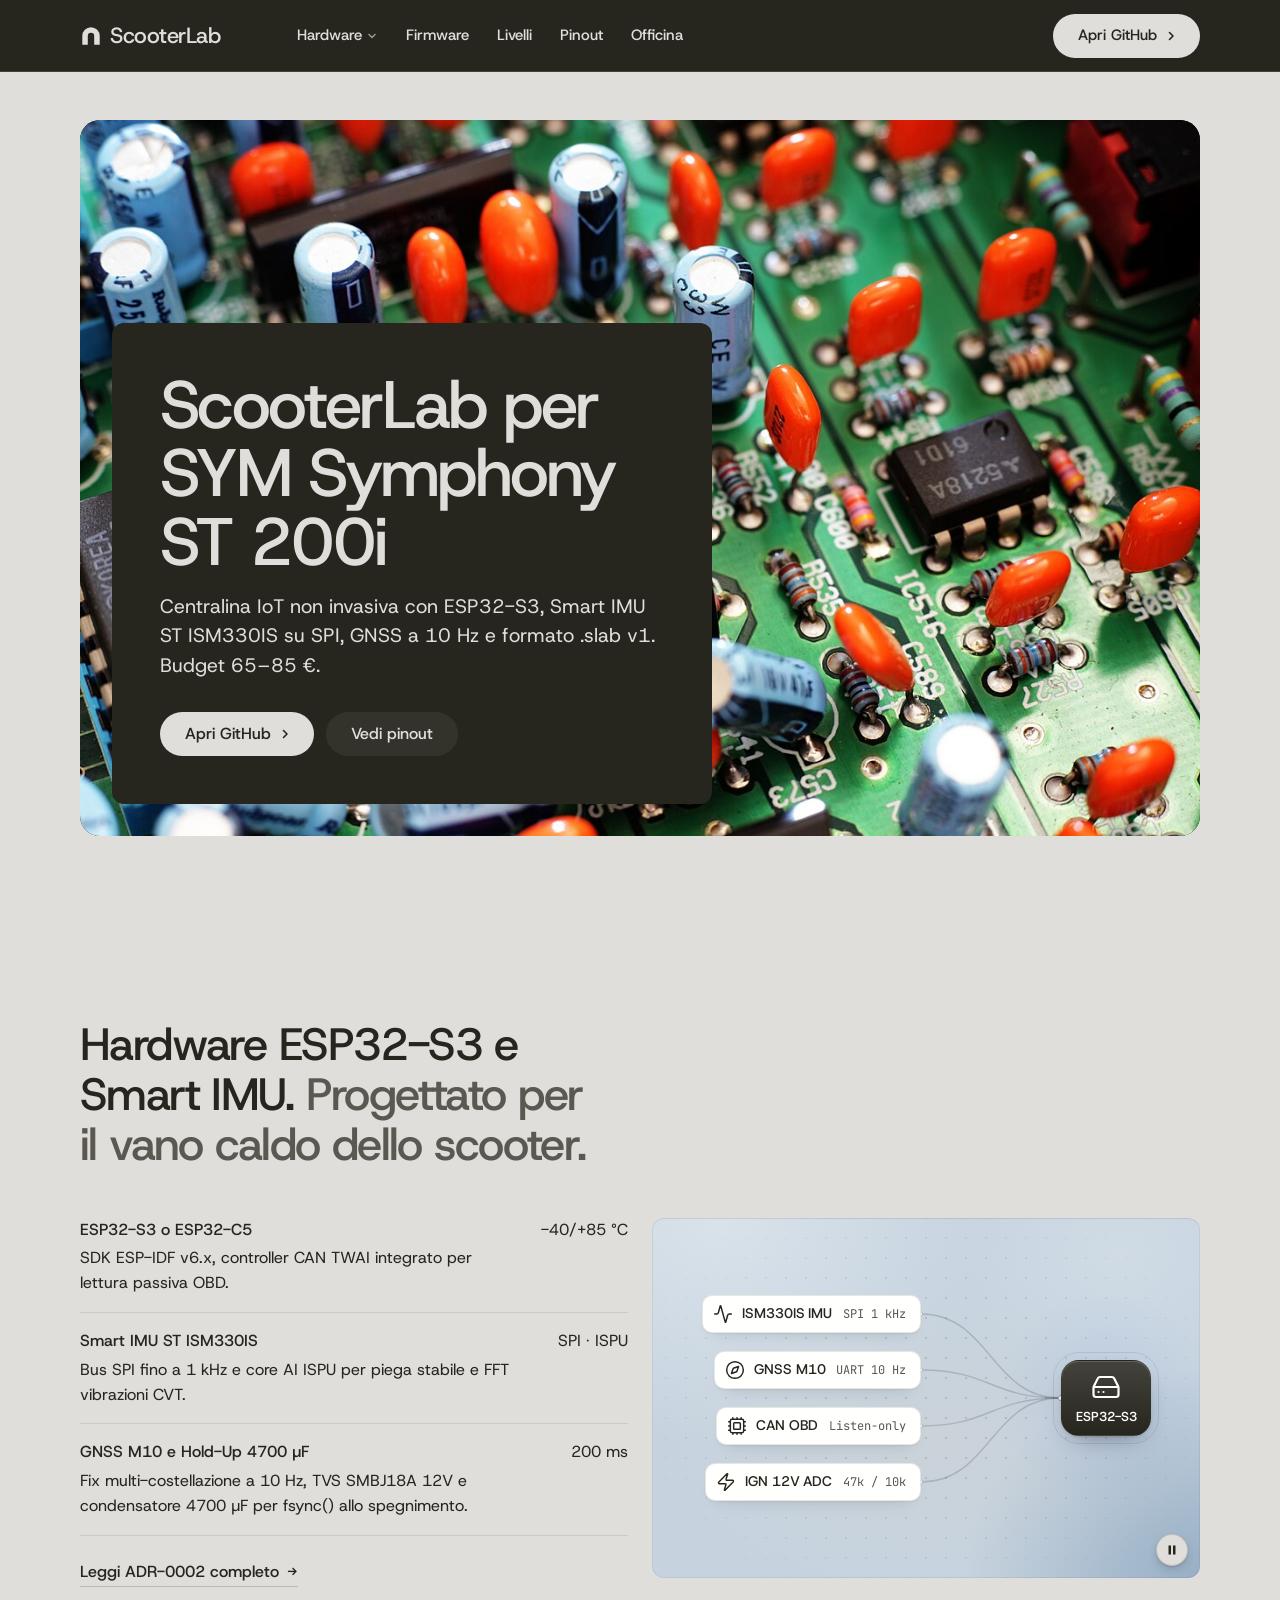
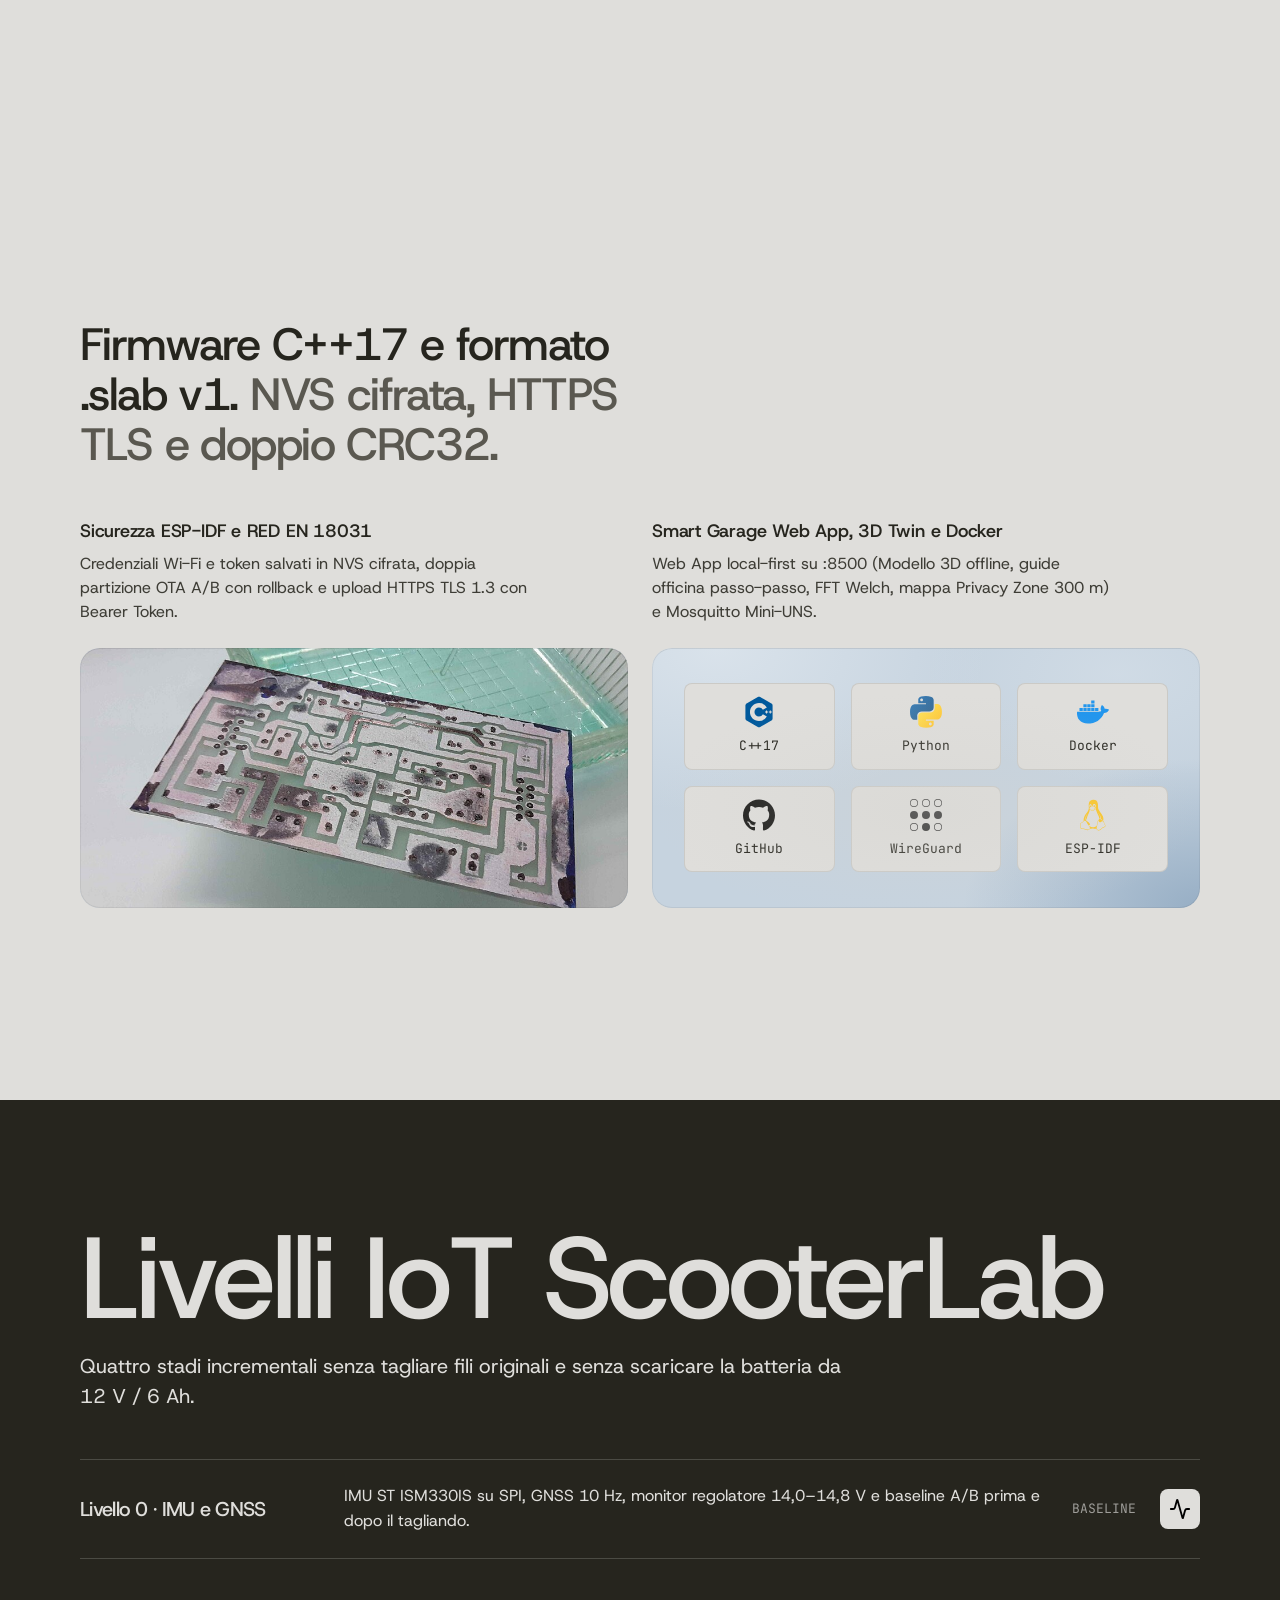
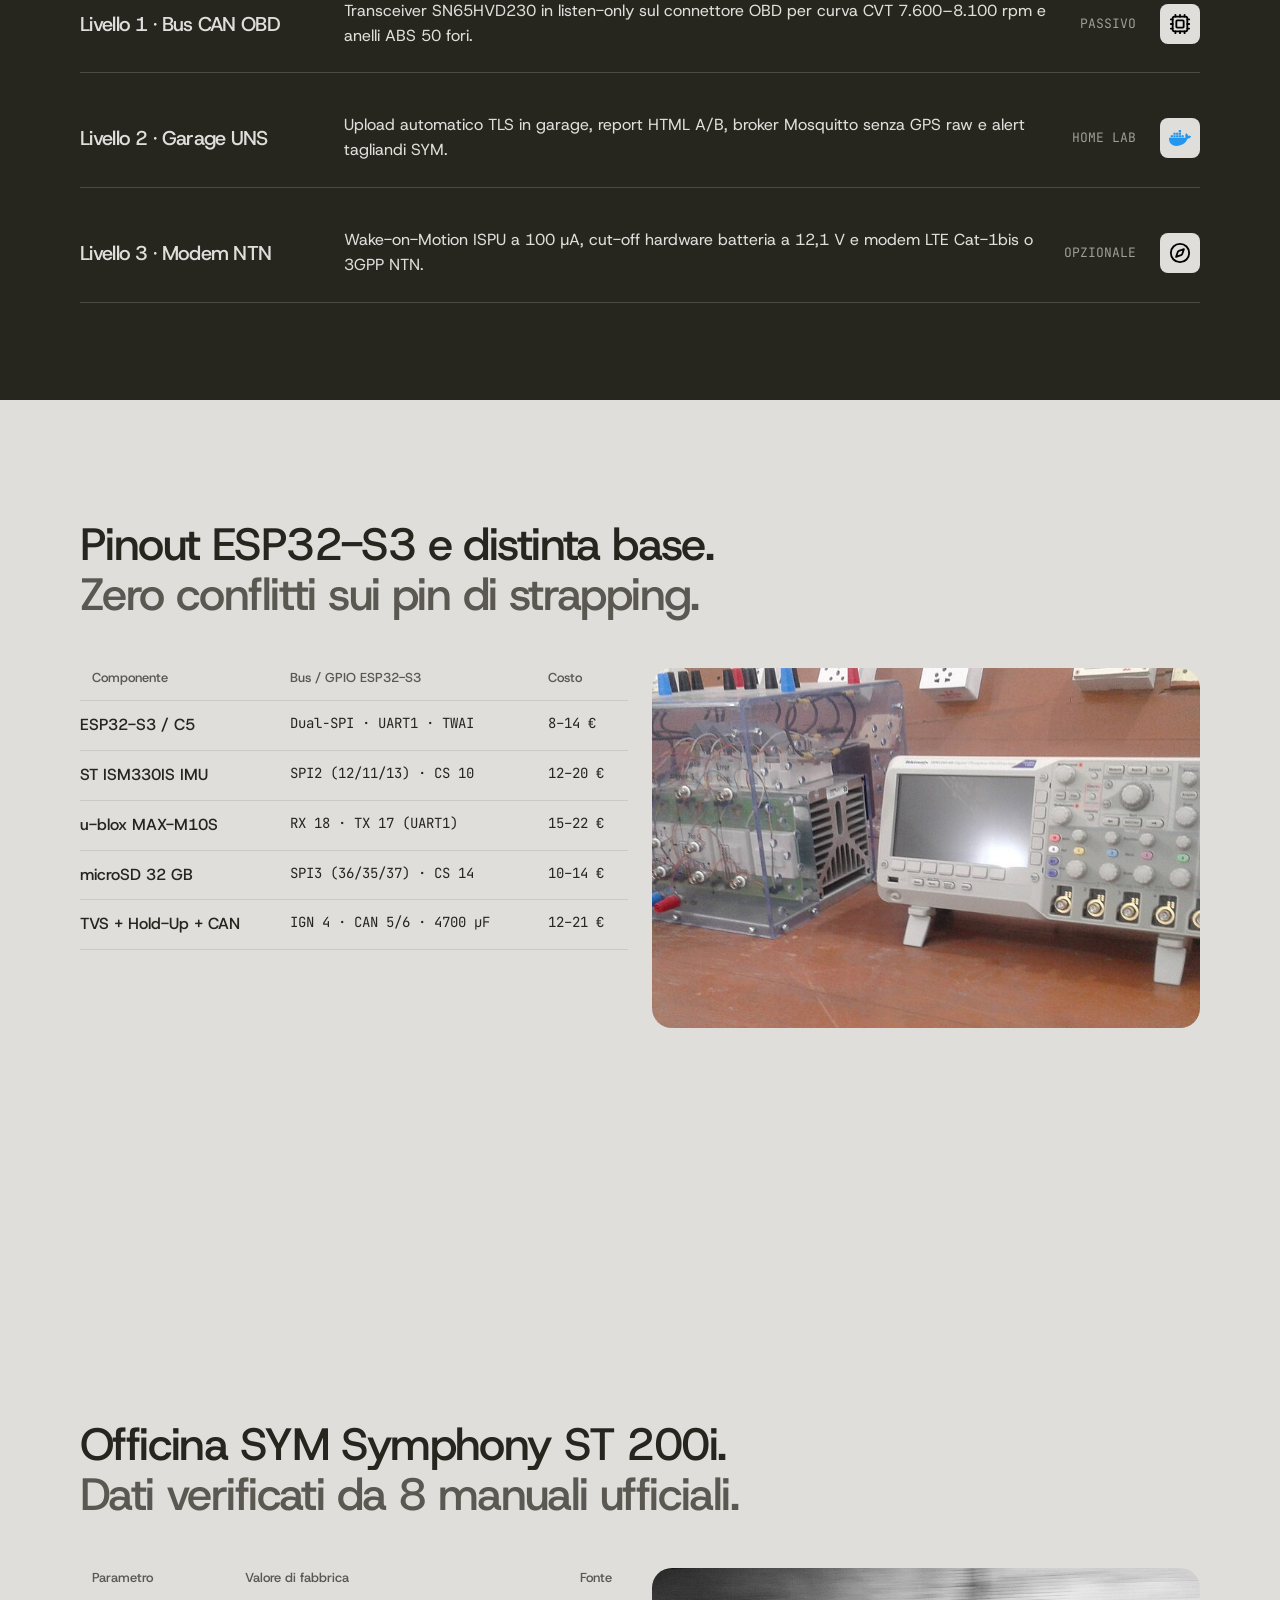
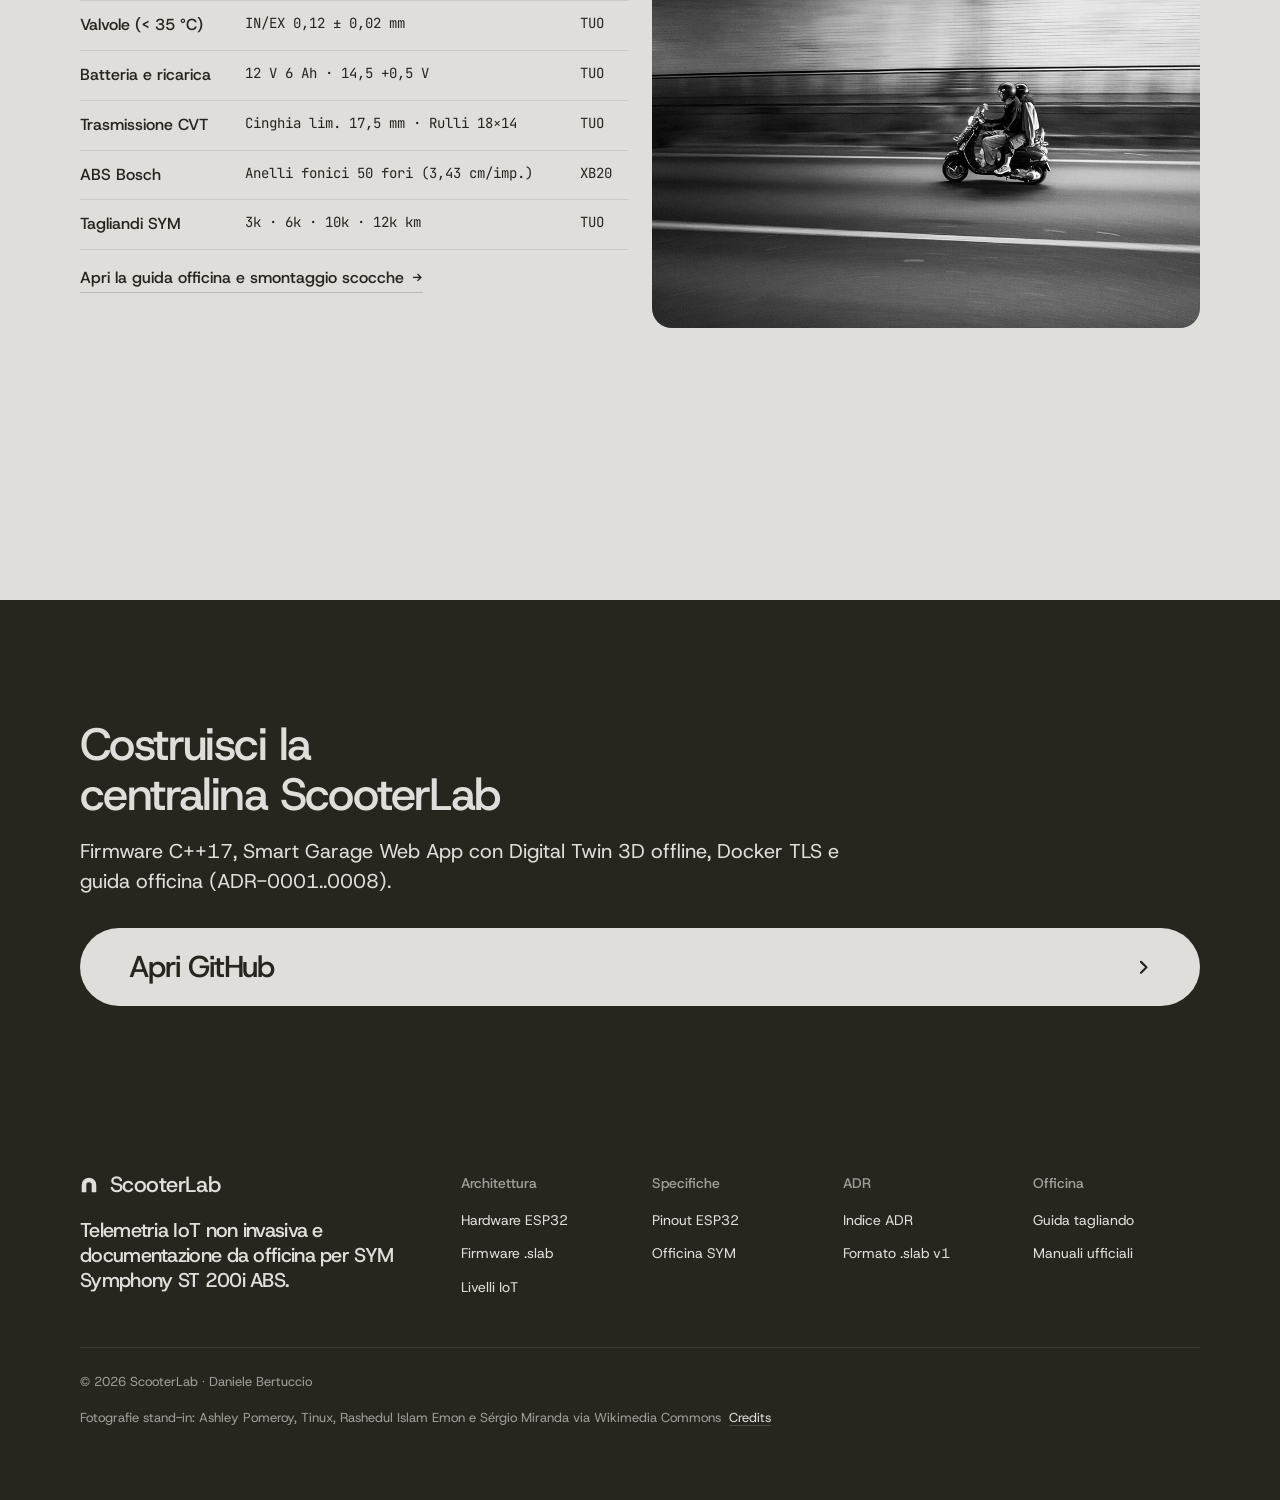
==== commit a3d35277: "docs(pages): align gh-pages to ADR-0005..0008, Dual-SPI & Smart Garage 3D Web App" ====
--- a/index.html
+++ b/index.html
@@ -169,7 +169,7 @@
           <ul class="rows">
             <li><span class="rows__name">ESP32-S3 o ESP32-C5</span><p>SDK ESP-IDF v6.x, controller CAN TWAI integrato per lettura passiva OBD.</p><span class="rows__value">-40/+85 °C</span></li>
             <li><span class="rows__name">Smart IMU ST ISM330IS</span><p>Bus SPI fino a 1 kHz e core AI ISPU per piega stabile e FFT vibrazioni CVT.</p><span class="rows__value">SPI · ISPU</span></li>
-            <li><span class="rows__name">GNSS M10 e Hold-Up IGN</span><p>Fix multi-costellazione a 10 Hz e condensatore di hold-up per fsync() allo spegnimento.</p><span class="rows__value">200 ms</span></li>
+            <li><span class="rows__name">GNSS M10 e Hold-Up 4700 µF</span><p>Fix multi-costellazione a 10 Hz, TVS SMBJ18A 12V e condensatore 4700 µF per fsync() allo spegnimento.</p><span class="rows__value">200 ms</span></li>
           </ul>
           <p><a class="link" href="https://github.com/Noobucodonosor/scooterlab/blob/main/docs/adr/0002-aggiornamento-hardware-sensori-2026.md">Leggi ADR-0002 completo</a></p>
         </div>
@@ -207,8 +207,8 @@
           </div>
         </article>
         <article class="card card--row card--open span-6">
-          <h3>Parser Python e Docker Smart Garage</h3>
-          <p>Header 32 byte e doppio CRC32 allineati tra firmware C++17 e parser Python, con Docker Compose, Mosquitto Mini-UNS e alert tagliandi SYM.</p>
+          <h3>Smart Garage Web App, 3D Twin e Docker</h3>
+          <p>Web App local-first su :8500 (Modello 3D offline, guide officina passo-passo, FFT Welch, mappa Privacy Zone 300 m) e Mosquitto Mini-UNS.</p>
           <div class="panel">
             <div class="stack-icons">
               <div class="stack-ic"><img src="assets/icons/cplusplus.svg" width="32" height="32" loading="lazy" alt="C++17"><span>C++17</span></div>
@@ -273,11 +273,11 @@
                 <tr><th>Componente</th><th>Bus / GPIO ESP32-S3</th><th>Costo</th></tr>
               </thead>
               <tbody>
-                <tr><th scope="row">ESP32-S3 / C5</th><td class="mono" data-label="GPIO">SPI2 · UART1 · TWAI</td><td class="mono" data-label="Costo">8–14 €</td></tr>
-                <tr><th scope="row">ST ISM330IS IMU</th><td class="mono" data-label="GPIO">SCK 12 · MOSI 11 · MISO 13 · CS 10</td><td class="mono" data-label="Costo">12–20 €</td></tr>
+                <tr><th scope="row">ESP32-S3 / C5</th><td class="mono" data-label="GPIO">Dual-SPI · UART1 · TWAI</td><td class="mono" data-label="Costo">8–14 €</td></tr>
+                <tr><th scope="row">ST ISM330IS IMU</th><td class="mono" data-label="GPIO">SPI2 (12/11/13) · CS 10</td><td class="mono" data-label="Costo">12–20 €</td></tr>
                 <tr><th scope="row">u-blox MAX-M10S</th><td class="mono" data-label="GPIO">RX 18 · TX 17 (UART1)</td><td class="mono" data-label="Costo">15–22 €</td></tr>
-                <tr><th scope="row">microSD 32 GB</th><td class="mono" data-label="GPIO">SPI2 · CS 14 (High Endurance)</td><td class="mono" data-label="Costo">10–14 €</td></tr>
-                <tr><th scope="row">Hold-Up + CAN</th><td class="mono" data-label="GPIO">IGN GPIO 4 · CAN TX 5 / RX 6</td><td class="mono" data-label="Costo">12–21 €</td></tr>
+                <tr><th scope="row">microSD 32 GB</th><td class="mono" data-label="GPIO">SPI3 (36/35/37) · CS 14</td><td class="mono" data-label="Costo">10–14 €</td></tr>
+                <tr><th scope="row">TVS + Hold-Up + CAN</th><td class="mono" data-label="GPIO">IGN 4 · CAN 5/6 · 4700 µF</td><td class="mono" data-label="Costo">12–21 €</td></tr>
               </tbody>
             </table>
           </div>
@@ -330,7 +330,7 @@
     <div class="closing__cta close--type">
       <div class="section-head">
         <h2 id="close-h">Costruisci la centralina ScooterLab</h2>
-        <p>Firmware C++17, parser Python .slab v1, Docker Smart Garage e guida officina open source.</p>
+        <p>Firmware C++17, Smart Garage Web App con Digital Twin 3D offline, Docker TLS e guida officina (ADR-0001..0008).</p>
       </div>
       <a class="btn btn--primary btn--xl btn--wide" href="https://github.com/Noobucodonosor/scooterlab">Apri GitHub<svg class="m-arrow" viewBox="0 0 12 12" aria-hidden="true"><path class="m-arrow__stem" d="M1 6h8"/><path class="m-arrow__head" d="M4.5 2.5 8 6l-3.5 3.5"/></svg></a>
     </div>
